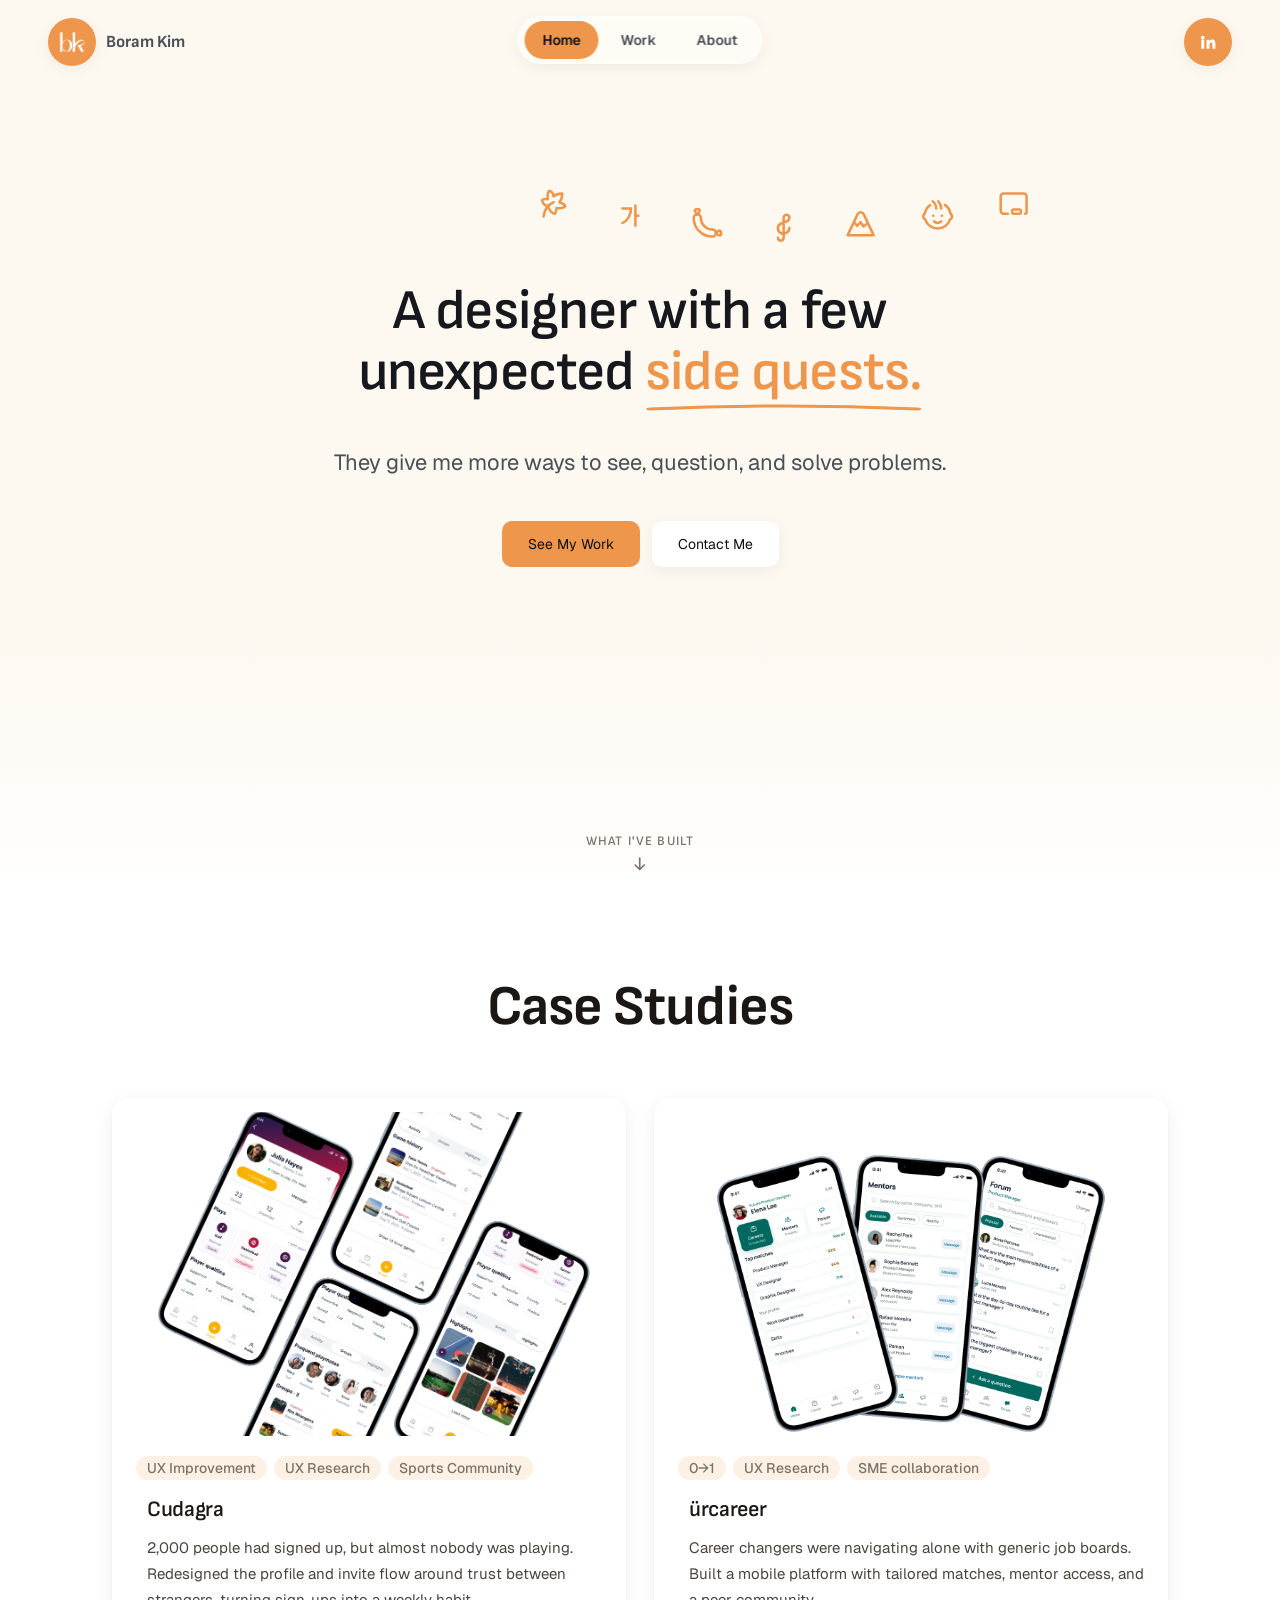
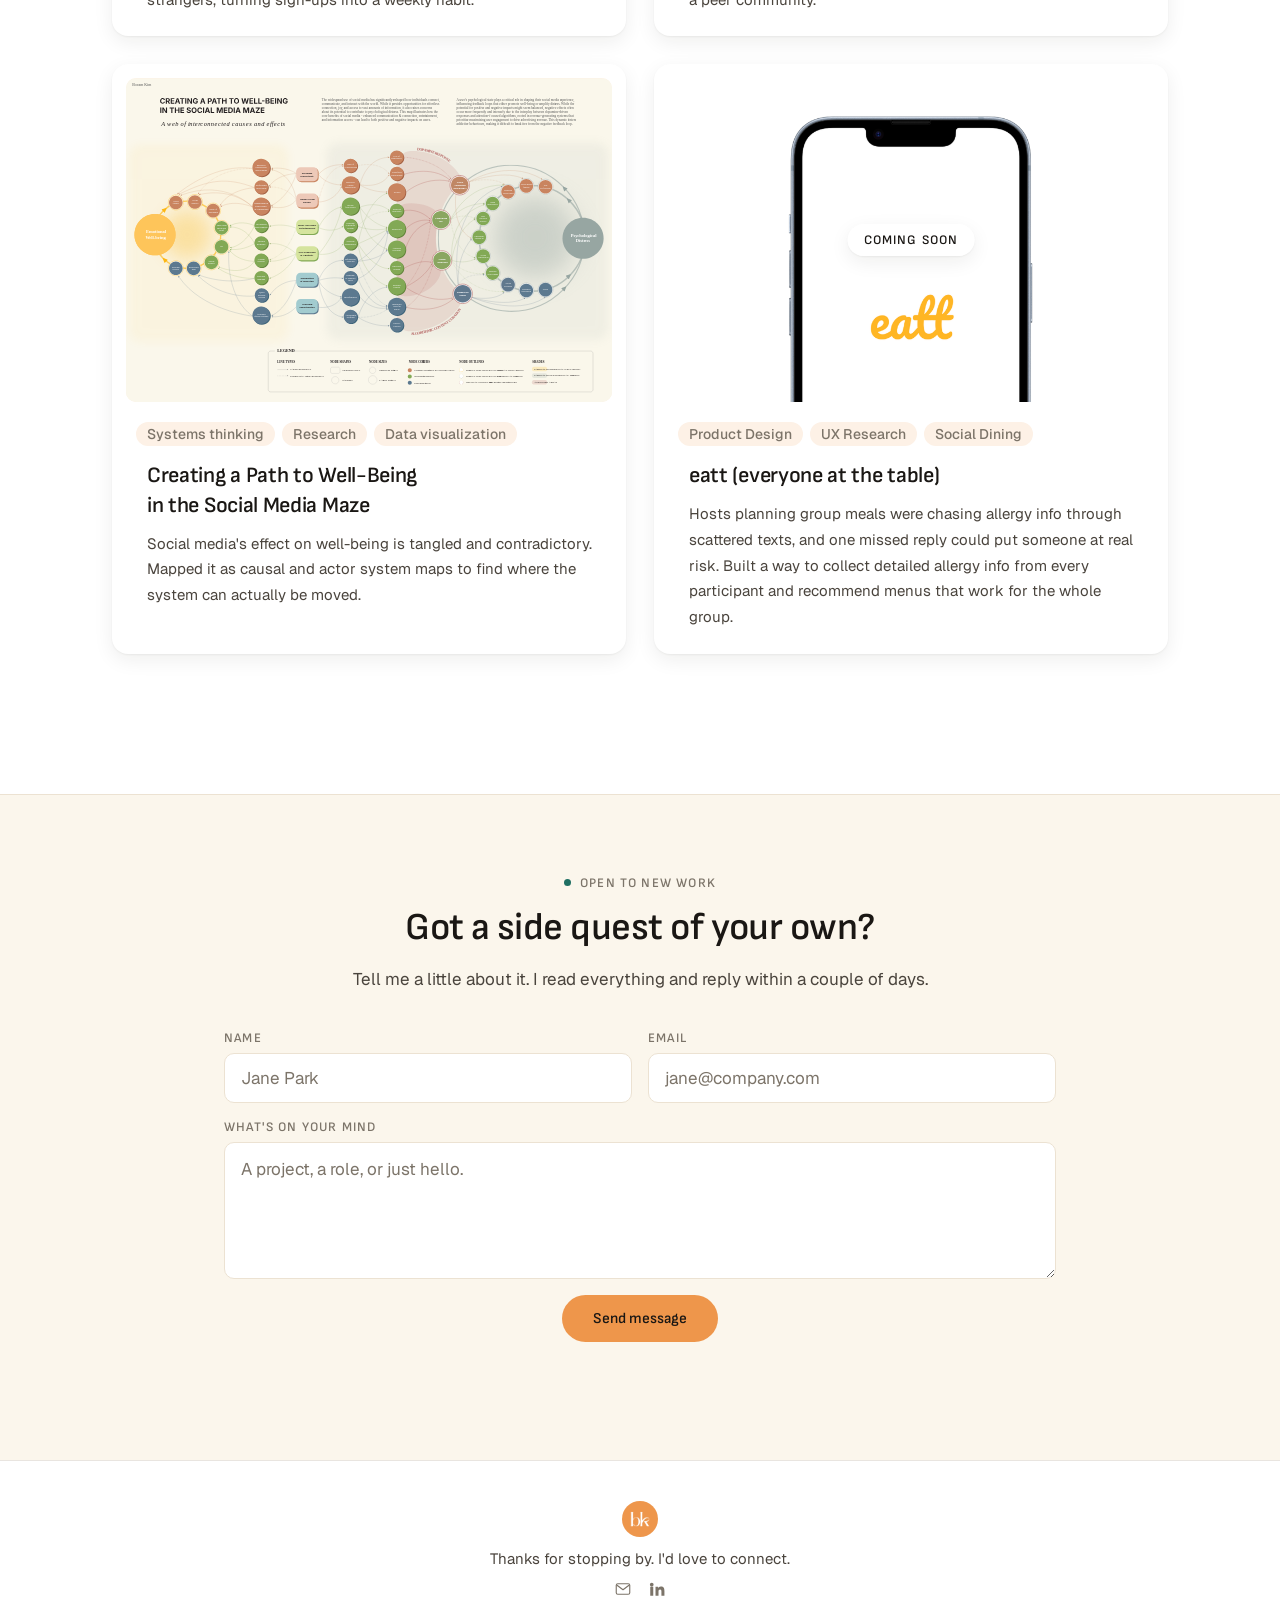
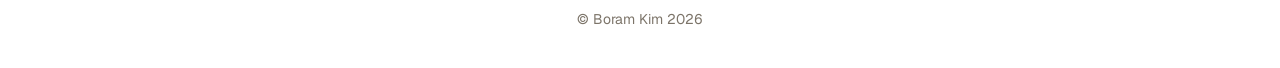
==== index.html @ 51f226e1 "feat: replace remaining hero emoji/PNG icons with inline SVGs, add arch entrance animation Swap the " ====
<!DOCTYPE html>
<html lang="en">
<head>
<meta charset="UTF-8">
<meta name="viewport" content="width=device-width, initial-scale=1.0">
<title>Boram Kim</title>
<link rel="icon" type="image/png" sizes="32x32" href="images/favicon-32x32.png">
<link rel="icon" type="image/png" sizes="16x16" href="images/favicon-16x16.png">
<link rel="icon" href="images/favicon.ico">
<link rel="apple-touch-icon" sizes="180x180" href="images/apple-touch-icon.png">
<link rel="preconnect" href="https://fonts.googleapis.com">
<link rel="preconnect" href="https://fonts.gstatic.com" crossorigin>
<link rel="stylesheet" href="https://fonts.googleapis.com/css2?family=Geist:wght@400;500;600&family=Sofia+Sans:wght@400;500;600;700&display=swap">
<link rel="stylesheet" href="styles.css">
</head>
<body>

<header class="navbar">
  <div class="nav-inner">
    <a class="nav-brand" href="#home">
      <img class="nav-logo" src="images/logo-bk.png" alt="Boram Kim logo">
      <span class="brand-name">Boram Kim</span>
    </a>

    <nav class="nav-pill" aria-label="Main navigation">
      <a href="#home" class="nav-link active">Home</a>
      <a href="#work" class="nav-link">Work</a>
      <a href="about.html" class="nav-link">About</a>
    </nav>

    <div class="nav-actions">
      <a class="btn-linkedin" href="https://www.linkedin.com/in/boramkim/" aria-label="LinkedIn" target="_blank" rel="noopener">
        <svg width="18" height="18" viewBox="0 0 24 24" fill="currentColor" xmlns="http://www.w3.org/2000/svg">
          <path d="M4.98 3.5a2.5 2.5 0 1 1 0 5 2.5 2.5 0 0 1 0-5ZM3 9h4v12H3V9Zm6.5 0h3.8v1.64h.05c.53-1 1.83-2.06 3.77-2.06 4.03 0 4.78 2.65 4.78 6.1V21h-4v-5.4c0-1.29-.02-2.95-1.8-2.95-1.8 0-2.08 1.4-2.08 2.85V21h-4V9Z"/>
        </svg>
      </a>
      <button class="nav-burger" id="navBurger" aria-label="Menu" aria-expanded="false" aria-controls="mobileMenu">
        <span></span><span></span><span></span>
      </button>
    </div>
  </div>

  <nav class="mobile-menu" id="mobileMenu" aria-label="Mobile navigation">
    <a href="#home" class="mobile-link active">Home</a>
    <a href="#work" class="mobile-link">Work</a>
    <a href="about.html" class="mobile-link">About</a>
  </nav>
</header>

<main>
  <section class="hero" id="home">
    <div class="hero-icons hero-icons-top">

      <div class="icon-bubble" style="--top:12%; --left:33%; --duration:5s; --delay:.8s;">
        <button class="bubble-circle" data-tooltip-pos="right" aria-label="Canada"><svg class="bubble-icon-svg" xmlns="http://www.w3.org/2000/svg" width="24" height="24" viewBox="0 0 24 24" fill="none" stroke="currentColor" stroke-width="1.75" stroke-linecap="round" stroke-linejoin="round" aria-hidden="true"><path stroke="none" d="M0 0h24v24H0z" fill="none" /><path d="M5 21c.5 -4.5 2.5 -8 7 -10" /><path d="M13 19c-2.733 0 -4.16 -3.11 -5 -5c-1.892 -.84 -4 -1.826 -4 -4.556c1.014 -.644 2.816 -.649 4 -.444c-.312 -2.071 -.37 -4.414 1 -6c2.364 .369 3 4 3 4c1.463 -1.368 4 -2 6 -2c0 2 -.63 4.538 -2 6q 3.687 .996 4 3c-1.586 1.36 -3.933 1.311 -6 1q .19 1.098 -1 4" /></svg></button>
        <div class="bubble-tooltip">
          <strong>Canada 🇨🇦</strong>
          <p>Landed in Canada 16 years ago and fell in love with it enough to stay permanently.</p>
        </div>
      </div>

      <div class="icon-bubble" style="--top:12%; --left:67%; --duration:4.8s; --delay:.3s;">
        <button class="bubble-circle" data-tooltip-pos="left" aria-label="Korea"><svg class="bubble-icon-svg" xmlns="http://www.w3.org/2000/svg" width="24" height="24" viewBox="0 0 24 24" fill="none" stroke="currentColor" stroke-width="1.75" stroke-linecap="round" stroke-linejoin="round" aria-hidden="true"><path stroke="none" d="M0 0h24v24H0z" fill="none" /><path d="M7 7h6c0 2.5 -1.593 8.474 -6 10" /><path d="M16 5v14l0 -14" /><path d="M16 12h2" /></svg></button>
        <div class="bubble-tooltip">
          <strong>Korea</strong>
          <p>Born and raised in Korea. But I now dream in both Korean and English.</p>
        </div>
      </div>

      <div class="icon-bubble" style="--top:36%; --left:12%; --duration:5.2s; --delay:0s;">
        <button class="bubble-circle" data-tooltip-pos="right" aria-label="Germany"><svg class="bubble-icon-svg" xmlns="http://www.w3.org/2000/svg" width="24" height="24" viewBox="0 0 24 24" fill="none" stroke="currentColor" stroke-width="1.75" stroke-linecap="round" stroke-linejoin="round" aria-hidden="true"><path stroke="none" d="M0 0h24v24H0z" fill="none" /><path d="M5.5 5.5a2.5 2.5 0 0 0 -2.5 2.5c0 7.18 5.82 13 13 13a2.5 2.5 0 1 0 0 -5a8 8 0 0 1 -8 -8a2.5 2.5 0 0 0 -2.5 -2.5" /><path d="M5.195 5.519l-1.243 -1.989a1 1 0 0 1 .848 -1.53h1.392a1 1 0 0 1 .848 1.53l-1.245 1.99" /><path d="M18.482 18.225l1.989 -1.243a1 1 0 0 1 1.53 .848v1.392a1 1 0 0 1 -1.53 .848l-1.991 -1.245" /></svg></button>
        <div class="bubble-tooltip">
          <strong>Germany 🇩🇪</strong>
          <p>Lived in Germany for two years. Came back with a love for fries and mayo.</p>
        </div>
      </div>

    </div>

    <div class="hero-content measure">
      <h1>
        A designer with a few unexpected <span class="highlight">side quests.<svg class="wavy" viewBox="0 0 100 10" preserveAspectRatio="none"><path d="M2,7 Q50,1 98,7" fill="none"/></svg></span>
      </h1>
    </div>

    <div class="hero-icons hero-icons-bottom">

      <div class="icon-bubble" style="--top:36%; --left:88%; --duration:5.4s; --delay:.6s;">
        <button class="bubble-circle" data-tooltip-pos="left" aria-label="Piano"><svg class="bubble-icon-svg" xmlns="http://www.w3.org/2000/svg" width="24" height="24" viewBox="0 0 24 24" fill="none" stroke="currentColor" stroke-width="1.75" stroke-linecap="round" stroke-linejoin="round" aria-hidden="true"><path stroke="none" d="M0 0h24v24H0z" fill="none" /><path d="M16 12a4.16 4.16 0 0 1 -5.62 3.89a3.78 3.78 0 0 1 -2.38 -3.39a3.42 3.42 0 0 1 2.34 -3.38l3.79 -1.42a2.89 2.89 0 0 0 1.87 -2.7a2 2 0 1 0 -4 0v14a2 2 0 1 1 -4 0" /></svg></button>
        <div class="bubble-tooltip">
          <strong>Piano</strong>
          <p>Started at 23, and after 5 years of intense practice, I passed RCM Level 9. My fingers refused to pursue Level 10.</p>
        </div>
      </div>

      <div class="icon-bubble" style="--top:66%; --left:19%; --duration:5.6s; --delay:.9s;">
        <button class="bubble-circle" data-tooltip-pos="right" aria-label="Mt. Fuji"><svg class="bubble-icon-svg" xmlns="http://www.w3.org/2000/svg" width="24" height="24" viewBox="0 0 24 24" fill="none" stroke="currentColor" stroke-width="1.75" stroke-linecap="round" stroke-linejoin="round" aria-hidden="true"><path stroke="none" d="M0 0h24v24H0z" fill="none" /><path d="M3 20h18l-6.921 -14.612a2.3 2.3 0 0 0 -4.158 0l-6.921 14.612" /><path d="M7.5 11l2 2.5l2.5 -2.5l2 3l2.5 -2" /></svg></button>
        <div class="bubble-tooltip">
          <strong>Mt. Fuji</strong>
          <p>Climbed 90% of Mt. Fuji before altitude sickness politely asked me to stop.</p>
        </div>
      </div>

      <div class="icon-bubble" style="--top:66%; --left:81%; --duration:4.4s; --delay:.2s;">
        <button class="bubble-circle" data-tooltip-pos="left" aria-label="Parent"><svg class="bubble-icon-svg" xmlns="http://www.w3.org/2000/svg" width="24" height="24" viewBox="0 0 24 24" fill="none" stroke="currentColor" stroke-width="1.75" stroke-linecap="round" stroke-linejoin="round" aria-hidden="true"><path stroke="none" d="M0 0h24v24H0z" fill="none" /><path d="M17 4.5a9 9 0 0 1 3.864 5.89a2.5 2.5 0 0 1 -.29 4.36a9 9 0 0 1 -17.137 0a2.5 2.5 0 0 1 -.29 -4.36a9 9 0 0 1 3.746 -5.81" /><path d="M9.5 16a3.5 3.5 0 0 0 5 0" /><path d="M8.5 2c1.5 1 2.5 3.5 2.5 5" /><path d="M12.5 2c1.5 2 2 3.5 2 5" /><path d="M9 12l.01 0" /><path d="M15 12l.01 0" /></svg></button>
        <div class="bubble-tooltip">
          <strong>Parent</strong>
          <p>Raising a super cute and super-duper energetic 3-year-old boy.</p>
        </div>
      </div>

      <div class="icon-bubble" style="--top:80%; --left:50%; --duration:5s; --delay:.5s;">
        <button class="bubble-circle" data-tooltip-pos="right" aria-label="Teacher"><svg class="bubble-icon-svg" xmlns="http://www.w3.org/2000/svg" width="24" height="24" viewBox="0 0 24 24" fill="none" stroke="currentColor" stroke-width="1.75" stroke-linecap="round" stroke-linejoin="round" aria-hidden="true"><path stroke="none" d="M0 0h24v24H0z" fill="none" /><path d="M8 19h-3a2 2 0 0 1 -2 -2v-10a2 2 0 0 1 2 -2h14a2 2 0 0 1 2 2v11a1 1 0 0 1 -1 1" /><path d="M11 17a1 1 0 0 1 1 -1h4a1 1 0 0 1 1 1v1a1 1 0 0 1 -1 1h-4a1 1 0 0 1 -1 -1l0 -1" /></svg></button>
        <div class="bubble-tooltip">
          <strong>Teacher</strong>
          <p>Taught 500+ students, only to realize that they were actually the ones teaching me.</p>
        </div>
      </div>

    </div>

    <div class="hero-copy measure">
      <p class="subtitle">They give me more ways<br class="mobile-break"> to see, question, and solve problems.</p>
      <div class="hero-actions">
        <a href="#work" class="btn-primary">See My Work</a>
        <a href="#contact" class="btn-secondary">Contact Me</a>
      </div>
    </div>

    <a class="scroll-cue" href="#work">
      What I've built
      <svg width="16" height="16" viewBox="0 0 16 16" fill="none" aria-hidden="true">
        <path d="M8 2v11M3.5 9L8 13.5 12.5 9"
              stroke="currentColor" stroke-width="1.7"
              stroke-linecap="round" stroke-linejoin="round"/>
      </svg>
    </a>
  </section>

  <section class="work" id="work">
    <div class="work-white">
      <div class="work-head measure-wide">
        <h2>Case Studies</h2>
      </div>

      <div class="grid measure-wide">
        <a class="case" href="cudagra.html">
          <div class="thumb is-contain" style="--thumb-zoom:1.1" aria-hidden="true">
            <img src="images/cudagra-hero.png" alt="">
          </div>
          <div class="case-body">
            <div class="tags"><span class="tag">UX Improvement</span><span class="tag">UX Research</span><span class="tag">Sports Community</span></div>
            <h3>Cudagra</h3>
            <p>2,000 people had signed up, but almost nobody was playing. Redesigned the profile and invite flow around trust between strangers, turning sign-ups into a weekly habit.</p>
          </div>
        </a>

        <a class="case" href="urcareer.html">
          <div class="thumb is-contain" style="--thumb-zoom:0.88" aria-hidden="true">
            <img src="images/urcareer-hero.png" alt="">
          </div>
          <div class="case-body">
            <div class="tags"><span class="tag">0→1</span><span class="tag">UX Research</span><span class="tag">SME collaboration</span></div>
            <h3>ürcareer</h3>
            <p>Career changers were navigating alone with generic job boards. Built a mobile platform with tailored matches, mentor access, and a peer community.</p>
          </div>
        </a>

        <a class="case" href="system-mapping.html">
          <div class="thumb" aria-hidden="true">
            <img src="images/map-causal.svg" alt="">
          </div>
          <div class="case-body">
            <div class="tags"><span class="tag">Systems thinking</span><span class="tag">Research</span><span class="tag">Data visualization</span></div>
            <h3>Creating a Path to Well-Being<br>in the Social Media Maze</h3>
            <p>Social media's effect on well-being is tangled and contradictory. Mapped it as causal and actor system maps to find where the system can actually be moved.</p>
          </div>
        </a>

        <div class="case is-soon">
          <div class="thumb is-contain" aria-hidden="true">
            <img src="images/eatt-hero.png" alt="">
            <span class="thumb-badge">Coming soon</span>
          </div>
          <div class="case-body">
            <div class="tags"><span class="tag">Product Design</span><span class="tag">UX Research</span><span class="tag">Social Dining</span></div>
            <h3>eatt (everyone at the table)</h3>
            <p>Hosts planning group meals were chasing allergy info through scattered texts, and one missed reply could put someone at real risk. Built a way to collect detailed allergy info from every participant and recommend menus that work for the whole group.</p>
          </div>
        </div>
      </div>
    </div>

    <div class="contact" id="contact">
      <div class="contact-head">
        <span class="contact-status"><span class="contact-dot"></span>Open to new work</span>
        <h2>Got a side quest of your own?</h2>
        <p>Tell me a little about it. I read everything and reply within a couple of days.</p>
      </div>

      <form class="contact-form" id="contactForm" action="https://api.web3forms.com/submit" method="POST">
        <input type="hidden" name="access_key" value="5f5751f2-6e60-4d04-9f47-46105db2cbf5">
        <input type="checkbox" name="botcheck" class="contact-honeypot" tabindex="-1" autocomplete="off">
        <label class="field">
          <span>Name</span>
          <input type="text" name="name" placeholder="Jane Park" required>
        </label>
        <label class="field">
          <span>Email</span>
          <input type="email" name="email" placeholder="jane@company.com" required>
        </label>
        <label class="field field-full">
          <span>What's on your mind</span>
          <textarea rows="4" name="message" placeholder="A project, a role, or just hello." required></textarea>
        </label>
        <div class="field-full contact-submit-row">
          <button type="submit" class="contact-submit">Send message</button>
          <p class="contact-form-message" id="contactFormMessage" role="status" aria-live="polite"></p>
        </div>
      </form>
    </div>
  </section>
</main>

<footer class="site-footer">
  <img class="footer-mark" src="images/logo-bk.png" alt="Boram Kim logo">
  <p class="footer-tagline">Thanks for stopping by. I'd love to connect.</p>

  <div class="footer-links">
    <a href="mailto:boram.g.kim@gmail.com" aria-label="Email">
      <svg width="18" height="18" viewBox="0 0 24 24" fill="none" xmlns="http://www.w3.org/2000/svg">
        <rect x="3" y="5" width="18" height="14" rx="2" stroke="currentColor" stroke-width="1.5"/>
        <path d="m4 7 8 6 8-6" stroke="currentColor" stroke-width="1.5" stroke-linecap="round" stroke-linejoin="round"/>
      </svg>
    </a>
    <a href="https://www.linkedin.com/in/boramkim/" aria-label="LinkedIn" target="_blank" rel="noopener">
      <svg width="18" height="18" viewBox="0 0 24 24" fill="currentColor" xmlns="http://www.w3.org/2000/svg">
        <path d="M4.98 3.5a2.5 2.5 0 1 1 0 5 2.5 2.5 0 0 1 0-5ZM3 9h4v12H3V9Zm6.5 0h3.8v1.64h.05c.53-1 1.83-2.06 3.77-2.06 4.03 0 4.78 2.65 4.78 6.1V21h-4v-5.4c0-1.29-.02-2.95-1.8-2.95-1.8 0-2.08 1.4-2.08 2.85V21h-4V9Z"/>
      </svg>
    </a>
  </div>

  <p class="footer-copyright">&copy; Boram Kim <span id="footerYear"></span></p>
</footer>

<script src="script.js"></script>
</body>
</html>
---- styles.css ----
:root {
  /* Landing/about exception palette — design-system.md §9.2 */
  --bg: #fdf8f0;
  --ink: #16181d;
  --gray: #6b7280;
  --gray-dark: #4b4f58;
  --yellow: #ee964b;
  --black: #111214;
  --white: #ffffff;
  --nav-h: 48px;

  /* Typography — design-system.md §3 (applies site-wide, no exception) */
  --font-display: "Sofia Sans", "Helvetica Neue", Arial, sans-serif;
  --font-accent: "Sofia Sans", "Helvetica Neue", Arial, sans-serif;
  --font-body: "Geist", -apple-system, "Segoe UI", sans-serif;

  --text-display: clamp(2.75rem, 1.5rem + 5.2vw, 5rem);
  --text-h1: clamp(2.25rem, 1.5rem + 3.0vw, 3.5rem);
  --text-h2: clamp(1.75rem, 1.35rem + 1.7vw, 2.375rem);
  --text-h3: clamp(1.375rem, 1.18rem + 0.8vw, 1.6875rem);
  --text-h4: 1.0625rem;
  --text-lead: clamp(1.125rem, 1.05rem + 0.4vw, 1.375rem);
  --text-body: 1.0625rem;
  --text-body-sm: 0.9375rem;
  --text-caption: 0.875rem;
  --text-eyebrow: 0.8125rem;
  --text-micro: 0.6875rem; /* interview-insight card labels */
  --text-metric: clamp(2.5rem, 1.8rem + 3.0vw, 3.75rem);
  --text-num-lg: clamp(1.75rem, 1.4rem + 1.2vw, 2.25rem); /* case-study row numbering */

  --leading-display: 1.0;
  --leading-tight: 1.10;
  --leading-snug: 1.35;
  --leading-relaxed: 1.5;
  --leading-body: 1.72;

  --tracking-display: -0.022em;
  --tracking-tight: -0.014em;
  --tracking-normal: 0em;
  --tracking-accent: 0.09em;

  /* Layout — design-system.md §4 (applies site-wide, no exception) */
  --measure: 52rem;
  --measure-wide: 72rem; /* docs/landing-structure-update.md §0b — card grids only */
  --page-gutter: clamp(1.25rem, 5vw, 3rem);
  --rail-width: 8rem; /* design-system.md §4.1 — case-study side nav rail */
  --rail-gap: 2.5rem;

  /* Elevation — docs/landing-structure-update.md §0a */
  --shadow-card: 0 1px 2px rgb(26 23 20 / .05),
                 0 6px 20px rgb(26 23 20 / .07);
  --shadow-card-hover: 0 2px 4px rgb(26 23 20 / .06),
                       0 14px 32px rgb(26 23 20 / .11);

  /* design-system.md §9.2 names, aliased to the tokens above (no value change) */
  --landing-bg: var(--bg);
  --landing-ink: var(--ink);
  --landing-gray: var(--gray);
  --landing-gray-dark: var(--gray-dark);
  --landing-accent: var(--yellow);
  --landing-black: var(--black);
  --landing-white: var(--white);

  /* Color — design-system.md §2.1 (applies site-wide, no exception) */
  --color-paper: #ffffff;
  --color-paper-sunken: #faf8f6;
  --color-line: #e9e5e0;
  --color-line-strong: #d5cfc7;
  --color-ink: #1a1714;
  --color-ink-secondary: #4a443d;
  --color-ink-muted: #7c7469;
  --color-brand: #ee964b;
  --color-brand-ink: #b25a14;
  --color-brand-soft: #fdf1e6;
  --color-teal: #1f6f63;
  --color-teal-soft: #e7f1ef;
  --color-focus: #b25a14;
}

.measure {
  width: 100%;
  max-width: var(--measure);
  margin-inline: auto;
  padding-inline: var(--page-gutter);
}

.measure-wide {
  width: 100%;
  max-width: var(--measure-wide);
  margin-inline: auto;
  padding-inline: var(--page-gutter);
}

* { box-sizing: border-box; }

html { scroll-behavior: smooth; }

html, body {
  margin: 0;
  padding: 0;
  background: var(--bg);
  color: var(--ink);
  font-family: var(--font-body), "Apple Color Emoji", "Segoe UI Emoji", "Noto Color Emoji", sans-serif;
}

/* About page only — the top (.about-hero-wrap) carries its own cream-to-
   white gradient, so the body base just needs to be the white it fades
   into for the sections below. */
body.about-page {
  background: var(--color-paper);
}

/* Matches where "Case Studies" lands when Work is clicked from the landing
   page (.work-white's own top padding), so the two pages' headings sit at
   the same height. */
body.about-page .page-intro {
  padding-top: 7.75rem;
}

a { text-decoration: none; color: inherit; }
button { font: inherit; border: none; background: none; cursor: pointer; }

h1, h2, h3, h4 {
  font-family: var(--font-display);
  font-weight: 600;
  text-wrap: balance;
  margin: 0;
}

/* ---------- Navbar ---------- */

.navbar {
  position: absolute;
  inset-inline: 0;
  top: 0;
  z-index: 6;
  padding: 18px var(--page-gutter);
}

.nav-inner {
  /* spans the full navbar (inset only by its page-gutter padding) so the
     logo and icon sit toward the viewport edges instead of --measure's
     narrower reading width */
  width: 100%;
  display: grid;
  grid-template-columns: 1fr auto 1fr;
  align-items: center;
  gap: 16px;
}

/* explicit column placement: .nav-pill is position:fixed and out of grid
   flow, so auto-placement would otherwise slide .nav-actions into the
   middle column instead of the right one */
.nav-brand { grid-column: 1; justify-self: start; }
.nav-actions { grid-column: 3; justify-self: end; }

.nav-brand {
  display: flex;
  align-items: center;
  gap: 10px;
  flex-shrink: 0;
}

.nav-logo {
  width: var(--nav-h);
  height: var(--nav-h);
  border-radius: 50%;
  box-shadow: 0 4px 16px rgba(17, 18, 20, 0.06);
  object-fit: cover;
  flex-shrink: 0;
}

.brand-name {
  font-family: var(--font-display);
  font-weight: 700;
  font-size: 17px;
  color: var(--gray-dark);
}

.nav-pill {
  position: fixed;
  top: 16px;
  left: 50%;
  transform: translateX(-50%);
  z-index: 50;
  display: flex;
  align-items: center;
  gap: 4px;
  height: var(--nav-h);
  background: rgba(255, 255, 255, 0.55);
  backdrop-filter: blur(14px) saturate(180%);
  -webkit-backdrop-filter: blur(14px) saturate(180%);
  border: 1px solid rgba(255, 255, 255, 0.6);
  border-radius: 999px;
  padding: 4px 6px;
  box-shadow: 0 4px 16px rgba(17, 18, 20, 0.06);
}

.nav-link {
  height: 100%;
  display: flex;
  align-items: center;
  padding: 0 18px;
  border-radius: 999px;
  font-weight: 600;
  font-size: 14px;
  color: #4b4f58;
  transition: background 0.2s, color 0.2s;
  white-space: nowrap;
}

.nav-link:hover { color: var(--ink); }

.nav-link.active {
  background: var(--yellow);
  color: var(--black);
}

.nav-actions {
  display: flex;
  align-items: center;
  gap: 8px;
  flex-shrink: 0;
}

.btn-linkedin {
  display: flex;
  align-items: center;
  justify-content: center;
  width: var(--nav-h);
  height: var(--nav-h);
  background: var(--yellow);
  color: var(--white);
  border-radius: 50%;
  box-shadow: 0 4px 16px rgba(17, 18, 20, 0.06);
  transition: transform 0.15s ease;
}

.btn-linkedin:hover { transform: translateY(-2px); }

.nav-burger {
  display: none;
  flex-direction: column;
  align-items: center;
  justify-content: center;
  gap: 5px;
  width: var(--nav-h);
  height: var(--nav-h);
  background: var(--white);
  border-radius: 12px;
  box-shadow: 0 4px 16px rgba(17, 18, 20, 0.06);
}

.nav-burger span {
  width: 20px;
  height: 2px;
  background: var(--black);
  border-radius: 2px;
  transition: transform 0.2s ease, opacity 0.2s ease;
}

.nav-burger.open span:nth-child(1) { transform: translateY(7px) rotate(45deg); }
.nav-burger.open span:nth-child(2) { opacity: 0; }
.nav-burger.open span:nth-child(3) { transform: translateY(-7px) rotate(-45deg); }

.mobile-menu {
  display: none;
  flex-direction: column;
  width: 200px;
  padding: 0 8px;
  max-height: 0;
  overflow: hidden;
  background: var(--white);
  border-radius: 16px;
  box-shadow: 0 4px 16px rgba(17, 18, 20, 0.06);
  box-sizing: border-box;
  transition: max-height 0.25s ease, padding 0.25s ease;
}

/* Padding only applies once open — at max-height:0 it left a persistent
   sliver visible even "closed", since Chrome doesn't collapse padding
   along with a max-height clamp the way it does ordinary content. */
.mobile-menu.open { padding: 4px 8px; }

.mobile-menu.open {
  max-height: 240px;
}

.mobile-link {
  position: relative;
  padding: 14px 6px;
  font-weight: 600;
  font-size: 15px;
  color: var(--ink);
}

/* Inset from the link's own padding edges (shorter than full-bleed) and
   skipped on the last item — no divider needed below "About". */
.mobile-link:not(:last-child)::after {
  content: "";
  position: absolute;
  left: 6px;
  right: 6px;
  bottom: 0;
  border-bottom: 1px solid rgba(17, 18, 20, 0.05);
}

.mobile-link.active { color: var(--black); font-weight: 700; }

/* ---------- Hero ---------- */

.hero {
  position: relative;
  min-height: 100svh;
  display: grid;
  place-items: center;
  align-content: center; /* without this, the two auto rows stretch to fill
    the hero and each child centers inside its own oversized row instead of
    the headline+copy centering together as one compact block */
  padding: 6.5rem 0 5.75rem; /* top clears the header, bottom clears the scroll cue */
  overflow: hidden;
  color: var(--landing-ink);

  background: linear-gradient(
    to bottom,
    var(--landing-bg) 0%,
    var(--landing-bg) 72%,
    var(--color-paper) 100%
  );
}

.hero-content {
  position: relative;
  z-index: 5;
  /* text column stays exactly --measure wide, as before — the page-gutter
     padding here is only a narrow-viewport safety margin, not a width cut */
  max-width: calc(var(--measure) + 2 * var(--page-gutter));
  margin-inline: auto;
  padding-inline: var(--page-gutter);
  text-align: center;
}

.hero h1 {
  /* --text-display is documented as hero-only at 44→80px (design-system.md §3.2);
     using --text-h1 (36→56px) instead — still an existing design-system token,
     just the next size down, no new value introduced */
  font-size: var(--text-h1);
  line-height: var(--leading-tight);
  letter-spacing: var(--tracking-tight);
}

/* ---------- Generic page intro (non-hero pages, e.g. about.html) ---------- */
/* Top padding matches .hero's so content clears the absolutely-positioned navbar. */

.page-intro {
  padding: 6.5rem 0 4rem;
  text-align: center;
}

.page-intro h1 {
  font-size: var(--text-h1);
  line-height: var(--leading-tight);
  letter-spacing: var(--tracking-tight);
}

/* ---------- About page: hero gradient (mirrors .hero's cream-to-white fade) ---------- */

.about-hero-wrap {
  background: linear-gradient(
    to bottom,
    color-mix(in srgb, var(--bg) 55%, white) 0%,
    color-mix(in srgb, var(--bg) 55%, white) 65%,
    var(--color-paper) 100%
  );
}

/* ---------- About page: photo stack + intro (side by side) ---------- */

.about-top {
  display: grid;
  grid-template-columns: minmax(0, 4fr) minmax(0, 6fr);
  align-items: center;
  gap: clamp(2rem, 5vw, 4rem);
  padding-block: 0.5rem 3rem;
}

.photo-stack {
  display: flex;
  flex-direction: column;
  align-items: center;
  width: 100%;
  max-width: 19rem;
  margin-inline: auto;
}

.photo-stack-item {
  position: relative;
  width: 92%;
  aspect-ratio: 4 / 3;
  padding: 0;
  border: 4px solid var(--color-paper);
  border-radius: 0.875rem;
  overflow: hidden;
  background: var(--color-brand-soft);
  box-shadow: var(--shadow-card);
  color: var(--color-ink-muted);
  display: grid;
  place-items: center;
  rotate: var(--rot);
  translate: var(--shift, 0) 0;
  cursor: pointer;
  margin-top: -2.75rem;
  transition: rotate 220ms cubic-bezier(.22,.61,.36,1),
              translate 220ms cubic-bezier(.22,.61,.36,1),
              scale 220ms cubic-bezier(.22,.61,.36,1),
              box-shadow 220ms ease;
}

.photo-stack-item:first-child { margin-top: 0; }

.photo-stack-item img {
  width: 100%;
  height: 100%;
  object-fit: cover;
  display: block;
}

.photo-stack-item.is-front {
  rotate: 0deg;
  scale: 1.06;
  translate: 0 -0.625rem;
  box-shadow: var(--shadow-card-hover);
}

/* ---------- About page: intro card ---------- */

.intro-card {
  background: var(--color-paper);
  border: 1px solid var(--color-line);
  border-radius: 1.5rem;
  padding: clamp(1.75rem, 4vw, 3rem);
  box-shadow: var(--shadow-card);
}

.intro-card-dot {
  display: block;
  width: 2.25rem;
  height: 4px;
  border-radius: 999px;
  background: var(--yellow);
  margin-bottom: 1.25rem;
}

.intro-card h2 {
  font-size: var(--text-h2);
  line-height: var(--leading-tight);
  letter-spacing: var(--tracking-tight);
  color: var(--color-ink);
  margin-bottom: 1.125rem;
}

.intro-card p {
  font-size: var(--text-body);
  line-height: var(--leading-body);
  color: var(--color-ink-secondary);
  margin: 0 0 1rem;
}

.intro-card p:last-child { margin-bottom: 0; }

/* ---------- About page: education + career ---------- */

.education-wrap { padding-block: 1rem 3rem; }
.timeline-wrap { padding-block: 1rem 4rem; }

.section-head { margin-bottom: clamp(1.5rem, 4vw, 2.25rem); }

.section-head h2 {
  font-size: var(--text-h2);
  line-height: var(--leading-tight);
  letter-spacing: var(--tracking-tight);
  color: var(--color-ink);
}

.education-grid {
  list-style: none;
  margin: 0;
  padding: 0;
  display: grid;
  grid-template-columns: repeat(3, 1fr);
  gap: 1.25rem;
}

.education-item {
  background: var(--color-paper);
  border: 1px solid var(--color-line);
  border-radius: 1.25rem;
  padding: clamp(1.5rem, 3vw, 2rem);
  box-shadow: var(--shadow-card);
  display: flex;
  flex-direction: column;
  gap: 0.625rem;
}

.education-item h3 {
  font-size: var(--text-h4);
  font-weight: 600;
  color: var(--color-ink);
}

.education-major {
  margin: 0;
  font-size: var(--text-body-sm);
  color: var(--color-ink-secondary);
}

.education-location {
  margin: 0;
  font-size: var(--text-body-sm);
  color: var(--color-ink-muted);
}

.timeline {
  list-style: none;
  margin: 0;
  padding: 0;
}

.timeline-item {
  display: grid;
  /* fixed first-column width, not minmax() — each <li> is its own grid
     container, so a content-sized track resolves to a different width per
     row (short "2026" vs. "May – Aug 2022"), throwing the dot/rail out of
     alignment between rows and making the connecting line look broken */
  grid-template-columns: 6.5rem 2rem 1fr;
  padding-block: clamp(1.75rem, 3.5vw, 2.5rem);
}

.timeline-item:first-child { padding-top: 0; }
.timeline-item:last-child { padding-bottom: 0; }

.timeline-date-col { padding-top: 0.1875rem; }

.timeline-date {
  font-size: var(--text-body-sm);
  font-weight: 500;
  color: var(--color-brand-ink);
}

.timeline-rail {
  position: relative;
  display: flex;
  justify-content: center;
}

.timeline-rail::before {
  content: "";
  position: absolute;
  left: 50%;
  top: 0;
  bottom: 0;
  width: 2px;
  translate: -50% 0;
  background: var(--color-line);
}

.timeline-item:first-child .timeline-rail::before { top: 0.5625rem; }
.timeline-item:last-child .timeline-rail::before { bottom: calc(100% - 0.5625rem); }

.timeline-dot {
  position: relative;
  z-index: 1;
  margin-top: 0.1875rem;
  width: 0.6875rem;
  height: 0.6875rem;
  border-radius: 50%;
  background: var(--color-paper);
  border: 2px solid var(--color-line-strong);
  transition: background 240ms ease, border-color 240ms ease, box-shadow 240ms ease;
}

.timeline-body h3 {
  margin: 0 0 0.25rem;
  font-size: var(--text-h4);
  font-weight: 600;
  color: var(--color-ink-muted);
  transition: color 240ms ease;
}

.timeline-org {
  margin: 0 0 0.5rem;
  font-size: var(--text-body-sm);
  color: var(--color-ink-muted);
}

.timeline-body p:last-child {
  margin: 0;
  font-size: var(--text-body-sm);
  line-height: var(--leading-body);
  color: var(--color-ink-muted);
  transition: color 240ms ease;
}

.timeline-item.is-active .timeline-dot {
  background: var(--color-brand);
  border-color: var(--color-brand);
  box-shadow: 0 0 0 4px var(--color-brand-soft);
}

.timeline-item.is-active .timeline-body h3 { color: var(--color-ink); }

.timeline-item.is-active .timeline-org,
.timeline-item.is-active .timeline-body p:last-child {
  color: var(--color-ink-secondary);
}

.hero-copy {
  position: relative;
  z-index: 5;
  max-width: calc(var(--measure) + 2 * var(--page-gutter));
  margin-inline: auto;
  padding-inline: var(--page-gutter);
  text-align: center;
  margin-block: 44px 64px;
}

.highlight {
  position: relative;
  display: inline-block;
  color: var(--yellow);
}

.highlight .wavy {
  position: absolute;
  left: 0;
  bottom: -8px;
  width: 100%;
  height: 10px;
}

.highlight .wavy path {
  stroke: var(--yellow);
  stroke-width: 3;
  stroke-linecap: round;
}

.subtitle {
  color: var(--gray-dark);
  font-weight: 400;
  font-size: var(--text-lead);
  line-height: var(--leading-snug);
  margin: 0 0 44px;
}

.mobile-break { display: none; }

.hero-actions {
  display: flex;
  align-items: center;
  justify-content: center;
  gap: 12px;
  flex-wrap: wrap;
}

.btn-primary, .btn-secondary {
  padding: 14px 26px;
  border-radius: 10px;
  font-weight: 400;
  font-size: 14px;
  transition: transform 0.15s ease, box-shadow 0.15s ease;
}

.btn-primary {
  background: var(--yellow);
  color: var(--black);
}

.btn-secondary {
  background: var(--white);
  color: var(--black);
  box-shadow: 0 4px 16px rgba(17, 18, 20, 0.06);
}

.btn-primary:hover, .btn-secondary:hover {
  transform: translateY(-2px);
  box-shadow: 0 8px 20px rgba(17, 18, 20, 0.1);
}

/* ---------- Scroll cue ---------- */

.scroll-cue {
  position: absolute;
  bottom: 1.75rem;
  left: 50%;
  translate: -50% 0;
  z-index: 2;
  display: flex;
  flex-direction: column;
  align-items: center;
  gap: 0.4375rem;

  font-family: var(--font-accent);
  font-size: var(--text-eyebrow);
  font-weight: 600;
  letter-spacing: var(--tracking-accent);
  text-transform: uppercase;
  color: var(--color-ink-muted);
  text-decoration: none;
}

.scroll-cue svg { animation: nudge 2.2s ease-in-out infinite; }

@keyframes nudge {
  0%, 100% { transform: translateY(0);        opacity: .4; }
  50%      { transform: translateY(.375rem);  opacity: 1; }
}

/* ---------- Floating icon bubbles ---------- */

.hero-icons {
  position: absolute;
  /* matches .hero's own padding, so top:%/bottom:% on bubbles clears the
     header/scroll-cue instead of measuring against the full hero box */
  top: 6.5rem;
  right: 0;
  bottom: 5.75rem;
  left: 0;
}

.icon-bubble {
  position: absolute;
  top: var(--top);
  left: var(--left);
  transform: translate(-50%, -50%);
  animation: float var(--duration, 5s) ease-in-out infinite;
  animation-delay: var(--delay, 0s);
  z-index: 3;
}

.icon-bubble.active {
  animation-play-state: paused;
  z-index: 11;
}

/* Hero icon-bubble entrance: burst out from the "side quests." anchor point
   and settle into a computed arch (script.js). Once JS takes over placement
   for a bubble it gets this class instead of the ambient float loop above. */
.icon-bubble.is-positioned {
  animation: none;
  transition: left 0.5s ease-out,
              top 0.5s ease-out,
              opacity 0.5s ease-out,
              transform 0.5s ease-out;
  transition-delay: var(--arch-delay, 0s);
}

@keyframes float {
  0%, 100% { transform: translate(-50%, -50%) translateY(0); }
  50% { transform: translate(-50%, -50%) translateY(-14px); }
}

.bubble-circle {
  width: clamp(3.25rem, 5.1vw, 4.6875rem);   /* docs/landing-structure-update.md §2 size */
  height: clamp(3.25rem, 5.1vw, 4.6875rem);
  border-radius: 50%;
  background: transparent;
  box-shadow: none;
  display: flex;
  align-items: center;
  justify-content: center;
  font-size: clamp(2.125rem, 3.4vw, 3.125rem);   /* 34 → 50px, docs/landing-structure-update.md §2 */
  font-family: "Apple Color Emoji", "Segoe UI Emoji", "Noto Color Emoji", sans-serif;
  transition: transform 0.2s ease, filter 0.2s ease;
}

.bubble-circle:hover {
  transform: scale(1.1);
  filter: drop-shadow(0 8px 12px rgba(17, 18, 20, 0.18));
}

.bubble-icon-img {
  /* Color emoji glyphs (piano, etc.) render with much more visual ink than
     their nominal font-size box, so this is sized up from .bubble-circle's
     font-size to read as the same size on screen. */
  height: clamp(2.3rem, 3.68vw, 3.4rem);
  width: auto;
  display: block;
}

.bubble-icon-svg {
  height: clamp(1.75rem, 2.7vw, 2.5rem);
  width: auto;
  display: block;
  color: var(--landing-accent);
}

.icon-bubble.active .bubble-circle {
  transform: scale(1.1);
  filter: drop-shadow(0 8px 12px rgba(17, 18, 20, 0.18));
}

/* Speech-bubble tooltip */

.bubble-tooltip {
  position: absolute;
  top: 50%;
  min-width: 210px;
  max-width: 250px;
  background: var(--white);
  color: var(--ink);
  padding: 12px 14px;
  border-radius: 14px;
  font-size: 13px;
  line-height: 1.5;
  text-align: left;
  opacity: 0;
  pointer-events: none;
  transform: translateY(-50%) scale(0.9);
  transition: opacity 0.18s ease, transform 0.18s ease;
  box-shadow: 0 12px 30px rgba(17, 18, 20, 0.14);
  z-index: 10;
}

.bubble-tooltip strong {
  display: block;
  font-size: 13px;
  margin-bottom: 3px;
  color: var(--ink);
}

.bubble-tooltip p { margin: 0; color: var(--gray); }

.icon-bubble.active .bubble-tooltip {
  opacity: 1;
  pointer-events: auto;
  transform: translateY(-50%) scale(1);
}

.bubble-circle[data-tooltip-pos="right"] ~ .bubble-tooltip {
  left: calc(100% + 16px);
}
.bubble-circle[data-tooltip-pos="left"] ~ .bubble-tooltip {
  right: calc(100% + 16px);
  left: auto;
}
.bubble-circle[data-tooltip-pos="bottom"] ~ .bubble-tooltip {
  top: calc(100% + 14px);
  left: 50%;
  transform: translateX(-50%) scale(0.9);
}
.icon-bubble.active .bubble-circle[data-tooltip-pos="bottom"] ~ .bubble-tooltip {
  transform: translateX(-50%) scale(1);
}

/* Speech-bubble arrow */
.bubble-tooltip::after {
  content: "";
  position: absolute;
  width: 10px;
  height: 10px;
  background: var(--white);
}

.bubble-circle[data-tooltip-pos="right"] ~ .bubble-tooltip::after {
  left: -4px;
  top: 50%;
  transform: translateY(-50%) rotate(45deg);
}
.bubble-circle[data-tooltip-pos="left"] ~ .bubble-tooltip::after {
  right: -4px;
  top: 50%;
  transform: translateY(-50%) rotate(45deg);
}
.bubble-circle[data-tooltip-pos="bottom"] ~ .bubble-tooltip::after {
  top: -4px;
  left: 50%;
  transform: translateX(-50%) rotate(45deg);
}

/* ---------- Work (Case Studies + Contact) ---------- */

.work {
  --w-panel: #ffffff;
  --w-border: #ece2d2;
  --w-ink: #1a1714;
  --w-body: #4a443d;
  --w-muted: #7c7469;
  --w-accent: #b25a14;
  --w-orange: #ee964b;
  --w-orange-hover: #e5842f;
  --w-green: #1f6f63;
  --w-red: #b3432f;
  --w-sub-bg: #fbf6ec;

  color: var(--w-body);
  scroll-margin-top: 24px;
}

.work h2, .work h3 {
  color: var(--w-ink);
}

.work-white {
  background: var(--color-paper);
  padding: clamp(3rem, 6vw, 5rem) 0 clamp(5rem, 12vw, 8.75rem);
}

.work-head {
  text-align: center;
  margin-bottom: clamp(2.5rem, 5vw, 3.75rem);
}

.work-head h1,
.work-head h2 {
  margin: 0;
  font-family: var(--font-display);
  font-weight: 700;
  font-size: var(--text-h1);          /* not --text-h2 — outweighs the scroll cue above it */
  line-height: var(--leading-tight);
  letter-spacing: var(--tracking-tight);
  color: var(--color-ink);
}

.grid {
  display: grid;
  grid-template-columns: repeat(2, 1fr);
  gap: 1.75rem;
}

.case {
  display: block;
  background: var(--color-paper);
  border-radius: 1rem;
  padding: 0.875rem 0.875rem 1.5rem;
  box-shadow: var(--shadow-card);
  text-decoration: none;
  color: inherit;
  transition: box-shadow 180ms cubic-bezier(.22,.61,.36,1),
              transform  180ms cubic-bezier(.22,.61,.36,1);
}

.case:hover {
  box-shadow: var(--shadow-card-hover);
  transform: translateY(-3px);
}

/* Not a link — just previews an upcoming case study. */
.case.is-soon { cursor: default; }
.case.is-soon:hover { box-shadow: var(--shadow-card); transform: none; }

.thumb-badge {
  position: absolute;
  top: 50%;
  left: 50%;
  translate: -50% -50%;
  font-family: var(--font-accent);
  font-weight: 600;
  font-size: var(--text-eyebrow);
  letter-spacing: var(--tracking-accent);
  text-transform: uppercase;
  color: var(--color-ink);
  background: color-mix(in srgb, var(--color-paper) 85%, transparent);
  padding: 0.5rem 1rem;
  border-radius: 999px;
  box-shadow: var(--shadow-card);
  white-space: nowrap;
}

.thumb {
  position: relative;
  aspect-ratio: 3 / 2;
  border-radius: 0.625rem;
  background: var(--color-brand-soft);
  margin-bottom: 1.25rem;
  display: grid;
  place-items: center;
  overflow: hidden;
}

.thumb img {
  width: 100%;
  height: 100%;
  object-fit: cover;
  object-position: center top;
}

/* Full-bleed screenshot thumbs (e.g. hero-image reuse) crop badly at 3:2 —
   show the whole image centered instead of covering and cutting off the
   edges. Plain paper bg, not the shared brand-soft one: two case cards
   sitting side by side on the same orange tint read as near-duplicates. */
.thumb.is-contain {
  background: var(--color-paper);
}

.thumb.is-contain img {
  object-fit: contain;
  object-position: center;
  transform: scale(var(--thumb-zoom, 1));
}

.case-body { padding-inline: 0.625rem; }

.tags { display: flex; gap: 0.4375rem; flex-wrap: wrap; margin-bottom: 0.9375rem; }

.tag {
  padding: 0.3125rem 0.6875rem;
  border-radius: 999px;
  background: var(--color-brand-soft);
  font-family: var(--font-body);
  font-size: var(--text-caption);
  font-weight: 500;
  color: var(--color-ink-muted);
  line-height: 1;
}

.case h3 {
  margin: 0 0 0.625rem;
  padding-left: 0.6875rem;
  font-family: var(--font-display);
  font-weight: 600;
  font-size: var(--text-lead);
  line-height: var(--leading-snug);
  letter-spacing: var(--tracking-tight);
  color: var(--color-ink);
}

.case p {
  margin: 0;
  padding-left: 0.6875rem;
  font-size: var(--text-body-sm);
  line-height: var(--leading-body);
  color: var(--color-ink-secondary);
}

/* ---------- Contact ---------- */

.contact {
  border-top: 1px solid var(--w-border);
  background: var(--w-sub-bg);
  padding: 80px var(--page-gutter) 88px;
  display: flex;
  flex-direction: column;
  align-items: center;
  gap: 36px;
  scroll-margin-top: 24px;
}

.contact-head {
  display: flex;
  flex-direction: column;
  align-items: center;
  gap: 16px;
  text-align: center;
  max-width: var(--measure);
}

.contact-status {
  display: inline-flex;
  align-items: center;
  gap: 9px;
  font-family: var(--font-display);
  font-size: var(--text-eyebrow);
  font-weight: 600;
  letter-spacing: var(--tracking-accent);
  text-transform: uppercase;
  color: var(--w-muted);
}

.contact-dot {
  width: 7px;
  height: 7px;
  border-radius: 50%;
  background: var(--w-green);
}

.contact-head h2 {
  font-size: var(--text-h2);
  line-height: var(--leading-tight);
  letter-spacing: var(--tracking-tight);
}

.contact-head p {
  font-size: var(--text-body);
  line-height: var(--leading-body);
  margin: 0;
}

.contact-form {
  width: 100%;
  max-width: var(--measure);
  display: grid;
  grid-template-columns: 1fr 1fr;
  gap: 16px;
}

.field {
  display: flex;
  flex-direction: column;
  gap: 7px;
}

.field span {
  font-family: var(--font-display);
  font-size: var(--text-eyebrow);
  font-weight: 600;
  letter-spacing: var(--tracking-accent);
  text-transform: uppercase;
  color: var(--w-muted);
}

.field input,
.field textarea {
  padding: 13px 16px;
  border: 1px solid var(--w-border);
  border-radius: 10px;
  background: var(--w-panel);
  font-size: var(--text-body);
  font-family: inherit;
  color: var(--w-ink);
  outline: none;
  transition: border-color 0.15s ease;
}

.field input::placeholder,
.field textarea::placeholder {
  color: var(--w-muted);
}

.field textarea { resize: vertical; line-height: 1.6; }

.field input:focus,
.field textarea:focus {
  border-color: var(--w-accent);
}

.field-full { grid-column: 1 / -1; }

.contact-submit-row {
  display: flex;
  flex-direction: column;
  align-items: center;
  gap: 12px;
}

.contact-submit {
  font-family: var(--font-display);
  font-size: var(--text-body-sm);
  font-weight: 600;
  padding: 13px 30px;
  border-radius: 999px;
  border: 1px solid transparent;
  background: var(--w-orange);
  color: #1a1714;
  cursor: pointer;
  transition: background 0.18s cubic-bezier(.2,0,0,1);
}

.contact-submit:hover {
  background: var(--w-orange-hover);
}

.contact-submit:disabled {
  opacity: 0.6;
  cursor: not-allowed;
}

.contact-honeypot {
  position: absolute;
  width: 1px;
  height: 1px;
  overflow: hidden;
  opacity: 0;
  pointer-events: none;
}

.contact-form-message {
  margin: 0;
  font-size: var(--text-body-sm);
  font-weight: 600;
  min-height: 1.2em;
}

.contact-form-message.is-success { color: var(--w-green); }
.contact-form-message.is-error { color: var(--w-red); }

/* ---------- Footer ---------- */

.site-footer {
  border-top: 1px solid var(--color-line);
  background: var(--color-paper);
  padding: 40px var(--page-gutter);
  display: flex;
  flex-direction: column;
  align-items: center;
  gap: 12px;
  text-align: center;
}

.footer-mark {
  width: 36px;
  height: 36px;
  border-radius: 50%;
  object-fit: cover;
}

.footer-tagline {
  margin: 0;
  font-size: var(--text-body-sm);
  color: var(--color-ink-secondary);
}

.footer-links {
  display: flex;
  align-items: center;
  gap: 16px;
}

.footer-links a {
  display: flex;
  color: var(--color-ink-muted);
  transition: color 0.15s ease;
}

.footer-links a:hover {
  color: var(--color-ink);
}

.footer-copyright {
  margin: 0;
  font-size: var(--text-caption);
  color: var(--color-ink-muted);
}

/* ---------- Case study pages (e.g. urcareer.html) ---------- */
/* design-system.md §9.1 — case studies follow §2–5 with no exception, so
   these components use the standard sitewide palette (orange brand, used
   sparingly, plus neutral ink) rather than a bespoke per-project accent —
   every case study should read as one system, not each with its own hue. */

body.case-page {
  background: var(--color-paper);
  color: var(--color-ink-secondary);
}

.cs-casenav {
  display: none;
  position: fixed;
  top: 22vh;
  z-index: 40;
  width: var(--rail-width);
  right: calc(50% + (var(--measure) + 2 * var(--page-gutter)) / 2 + var(--rail-gap));
}

@media (min-width: 1300px) {
  .cs-casenav { display: block; }
}

.cs-casenav ol {
  list-style: none;
  margin: 0;
  padding: 0;
  display: flex;
  flex-direction: column;
  gap: 0.75rem;
}

.cs-casenav a {
  display: flex;
  align-items: center;
  gap: 0.75rem;
  text-decoration: none;
  font-family: var(--font-accent);
  font-weight: 600;
  font-size: 0.75rem;
  text-transform: uppercase;
  letter-spacing: 0.08em;
  color: var(--color-ink-muted);
  transition: color 260ms cubic-bezier(.65,0,.35,1);
}

.cs-casenav a::before {
  content: "";
  width: 12px;
  height: 2px;
  background: var(--color-line-strong);
  flex: none;
  transition: all 260ms cubic-bezier(.65,0,.35,1);
}

.cs-casenav a:hover { color: var(--color-ink); }
.cs-casenav a.is-active { color: var(--color-brand-ink); }
.cs-casenav a.is-active::before { width: 26px; background: var(--color-brand); }

.cs-hero { padding-top: 7.75rem; padding-bottom: 2.5rem; }

.cs-hero .tags { margin-bottom: 1.5rem; }

.cs-hero-title {
  font-size: var(--text-h1);
  line-height: var(--leading-tight);
  letter-spacing: var(--tracking-tight);
  color: var(--color-ink);
}

.cs-lead {
  margin-top: 1.5rem;
  font-size: var(--text-lead);
  line-height: var(--leading-snug);
  color: var(--color-ink-secondary);
}

.cs-figure { margin: 0; }

.cs-frame {
  border: 1px solid var(--color-line);
  border-radius: 1.125rem;
  overflow: hidden;
  background: var(--color-paper-sunken);
  position: relative;
}

.cs-frame img { display: block; width: 100%; height: auto; }

.cs-hero-img { display: block; width: 100%; height: auto; }

/* Stand-in for a figure whose real asset isn't ready yet — same frame,
   a plain label instead of an image. */
.cs-ph {
  display: flex;
  align-items: center;
  justify-content: center;
  padding: 1.5rem;
  text-align: center;
  font-family: var(--font-accent);
  font-size: var(--text-caption);
  font-weight: 600;
  text-transform: uppercase;
  letter-spacing: var(--tracking-accent);
  color: var(--color-ink-muted);
}

.cs-frame-embed { padding: 0; }
.cs-frame-embed iframe { display: block; width: 100%; height: min(70vh, 640px); border: 0; }

.cs-video { position: relative; overflow: hidden; }

/* Source export has a hairline dark column baked into its right edge —
   scale past the frame by a hair and let the wrapper's overflow clip it,
   rather than re-encoding. */
.cs-video-el { display: block; width: 101%; height: auto; }

.cs-video-pp {
  position: absolute;
  right: 0.5rem;
  top: 0.5rem;
  width: 2.25rem;
  height: 2.25rem;
  border-radius: 50%;
  border: 1px solid var(--color-line-strong);
  background: color-mix(in srgb, var(--color-paper) 88%, transparent);
  backdrop-filter: blur(6px);
  -webkit-backdrop-filter: blur(6px);
  color: var(--color-ink);
  display: grid;
  place-items: center;
  cursor: pointer;
  box-shadow: var(--shadow-card);
  transition: transform 180ms cubic-bezier(.22,.61,.36,1),
              background 180ms cubic-bezier(.22,.61,.36,1);
}

.cs-video-pp:hover { background: var(--color-paper); transform: scale(1.06); }
.cs-video-pp svg { display: block; width: 14px; height: 14px; }

.cs-figure figcaption {
  margin-top: 0.75rem;
  font-family: var(--font-accent);
  font-size: var(--text-caption);
  line-height: var(--leading-snug);
  color: var(--color-ink-muted);
}

.cs-meta-strip {
  margin: 2.5rem 0 0;
  display: grid;
  grid-template-columns: repeat(4, 1fr);
  gap: 1.5rem;
  padding-block: 1.5rem;
  border-top: 1px solid var(--color-line);
  border-bottom: 1px solid var(--color-line);
}

.cs-meta-strip.is-tri { grid-template-columns: 1.4fr 1.1fr 0.8fr; }
@media (max-width: 640px) { .cs-meta-strip.is-tri { grid-template-columns: 1fr; } }

.cs-meta-strip dt {
  margin-bottom: 0.5rem;
  font-family: var(--font-accent);
  font-size: var(--text-eyebrow);
  font-weight: 600;
  text-transform: uppercase;
  letter-spacing: var(--tracking-accent);
  color: var(--color-ink-muted);
}

.cs-meta-strip dd {
  margin: 0;
  font-size: var(--text-body-sm);
  line-height: var(--leading-relaxed);
  color: var(--color-ink);
}

.cs-block {
  padding-bottom: clamp(4.5rem, 8vw, 8rem);
  font-size: var(--text-body);
  line-height: var(--leading-body);
  scroll-margin-top: 6rem;
}

/* Reset first — the browser default UA margin-bottom on <p> was never
   overridden, so it stacked on top of each box's own bottom padding and
   made the space under the text look bigger than the space above it.
   Placed here (same specificity as the more specific rules below) so
   source order lets those still set their own margin-top afterward. */
.cs-block p { margin: 0; }

.cs-block:first-of-type { padding-top: clamp(4.5rem, 8vw, 8rem); }

.cs-eyebrow {
  display: flex;
  align-items: center;
  gap: 0.75rem;
  font-family: var(--font-accent);
  font-size: var(--text-eyebrow);
  font-weight: 600;
  letter-spacing: var(--tracking-accent);
  text-transform: uppercase;
  color: var(--color-ink-muted);
}

.cs-eyebrow::before {
  content: "";
  width: 22px;
  height: 2px;
  background: var(--color-line-strong);
  flex: none;
}

/* Sub-item numbering (e.g. "1-1") reads better as a bare label —
   the leading rule is sized for section-level eyebrows. */
.cs-eyebrow.is-plain::before { content: none; }

h2.cs-sec {
  margin-top: 1rem;
  font-size: var(--text-h2);
  line-height: var(--leading-tight);
  letter-spacing: var(--tracking-tight);
  color: var(--color-ink);
}

.cs-block > p { margin-top: 1.5rem; }

.cs-insightbox-standalone { margin-top: 1.5rem; }

.cs-sub { margin-top: clamp(2.25rem, 4vw, 3.5rem); }

.cs-sublabel {
  font-family: var(--font-accent);
  font-size: var(--text-eyebrow);
  font-weight: 600;
  text-transform: uppercase;
  letter-spacing: var(--tracking-accent);
  color: var(--color-ink-secondary);
}

.cs-sub h3 {
  margin-top: 0.75rem;
  font-size: var(--text-h3);
  line-height: var(--leading-tight);
  letter-spacing: var(--tracking-tight);
  color: var(--color-ink);
}

.cs-sub h3 + p { margin-top: 1rem; }
.cs-sub .cs-figure { margin-top: 1.5rem; }
.cs-sub .cs-pull:first-of-type { margin-top: 2rem; }

.cs-insightgrid {
  margin-top: 2rem;
  display: grid;
  grid-template-columns: repeat(auto-fit, minmax(15rem, 1fr));
  gap: 1.25rem;
}

/* Grouped interview-insight cards: a sunken well (.cs-well) containing one
   heading + card-grid per theme. Cards default to plain paper/bordered;
   .is-brand marks the one insight per theme worth calling out. */
.cs-note-group + .cs-note-group { margin-top: 2rem; }

.cs-note-heading {
  display: block;
  font-family: var(--font-display);
  font-weight: 600;
  font-size: var(--text-lead);
  letter-spacing: var(--tracking-tight);
  color: var(--color-brand-ink);
}

.cs-note-grid {
  margin-top: 1.25rem;
  display: grid;
  grid-template-columns: repeat(3, 1fr);
  gap: 1rem;
}

@media (max-width: 820px) { .cs-note-grid { grid-template-columns: repeat(2, 1fr); } }
@media (max-width: 480px) { .cs-note-grid { grid-template-columns: 1fr; } }

.cs-note {
  background: var(--color-paper);
  border: 1px solid var(--color-line);
  border-radius: 0.875rem;
  padding: 1.25rem;
}

.cs-note.is-brand {
  background: var(--color-brand-soft);
  border-color: transparent;
}

.cs-note-label {
  display: block;
  font-family: var(--font-accent);
  font-weight: 600;
  font-size: var(--text-micro);
  text-transform: uppercase;
  letter-spacing: var(--tracking-accent);
  color: var(--color-ink-muted);
  margin-bottom: 0.75rem;
}

.cs-note p {
  font-family: var(--font-display);
  font-weight: 600;
  font-size: var(--text-body-sm);
  color: var(--color-ink);
  margin: 0;
}

.cs-insightbox {
  padding: 1.5rem;
  background: var(--color-brand-soft);
  border-left: 3px solid var(--color-brand);
  border-radius: 0.875rem;
}

.cs-insightbox-n {
  display: block;
  font-family: var(--font-accent);
  font-size: var(--text-eyebrow);
  font-weight: 600;
  text-transform: uppercase;
  letter-spacing: var(--tracking-accent);
  color: var(--color-brand-ink);
}

.cs-insightbox p { margin-top: 0.75rem; color: var(--color-ink); }
.cs-insightbox p:first-child { margin-top: 0; }

.cs-insightbox cite {
  display: block;
  margin-top: 1rem;
  font-style: normal;
  font-family: var(--font-accent);
  font-size: var(--text-caption);
  color: var(--color-ink-muted);
}

.cs-pull {
  margin: 2.5rem 0 0;
  padding-left: 1.5rem;
  border-left: 2px solid var(--color-line-strong);
}

.cs-pull p {
  font-family: var(--font-display);
  font-size: var(--text-lead);
  line-height: var(--leading-snug);
  color: var(--color-brand-ink);
  margin: 0;
}

.cs-pull cite {
  display: block;
  margin-top: 0.75rem;
  font-style: normal;
  font-family: var(--font-accent);
  font-size: var(--text-caption);
  color: var(--color-ink-muted);
}

.cs-stats {
  margin-top: 2.5rem;
  display: grid;
  grid-template-columns: repeat(3, 1fr);
  border: 1px solid var(--color-line);
  border-radius: 0.875rem;
  overflow: hidden;
}

.cs-stat { padding: 1.5rem; border-right: 1px solid var(--color-line); }
.cs-stat:last-child { border-right: none; }

.cs-stat-label {
  display: block;
  margin-bottom: 1rem;
  font-family: var(--font-accent);
  font-size: var(--text-eyebrow);
  font-weight: 600;
  text-transform: uppercase;
  letter-spacing: var(--tracking-accent);
  color: var(--color-ink-muted);
}

.cs-stat-value {
  display: block;
  margin-bottom: 0.5rem;
  font-family: var(--font-display);
  font-weight: 600;
  /* smaller ceiling than --text-metric — at the full 3.75rem, "11-19%" (the
     widest value in this row) wraps to two lines in a 3-column stat box */
  font-size: clamp(1.75rem, 1.4rem + 1.6vw, 2.75rem);
  line-height: var(--leading-display);
  letter-spacing: var(--tracking-display);
  color: var(--color-brand-ink);
  font-variant-numeric: tabular-nums;
  white-space: nowrap;
}

.cs-stat-context {
  font-size: var(--text-caption);
  line-height: var(--leading-snug);
  color: var(--color-ink-muted);
}

.cs-tradeoffs {
  margin-top: 2.5rem;
  display: grid;
  grid-template-columns: repeat(3, 1fr);
  gap: 1.25rem;
}

.cs-tocol {
  display: flex;
  flex-direction: column;
  border: 1px solid var(--color-line);
  border-radius: 0.875rem;
  overflow: hidden;
  background: var(--color-paper);
}

.cs-tocard { padding: 1.25rem; }

.cs-tocard-lbl {
  display: block;
  margin-bottom: 0.75rem;
  font-family: var(--font-accent);
  font-size: var(--text-eyebrow);
  font-weight: 600;
  text-transform: uppercase;
  letter-spacing: var(--tracking-accent);
}

.cs-tocard-val {
  display: block;
  font-family: var(--font-display);
  font-size: var(--text-h4);
  line-height: var(--leading-snug);
  letter-spacing: var(--tracking-tight);
}

.cs-tocard.is-drop { background: var(--color-paper-sunken); }
.cs-tocard.is-drop .cs-tocard-lbl,
.cs-tocard.is-drop .cs-tocard-val { color: var(--color-ink-muted); }

/* One of the three "dropped" labels runs to two lines while the other two
   fit on one — reserve two lines' height on all of them so the "kept"
   card below starts at the same row across all three columns. */
.cs-tocard.is-drop .cs-tocard-val {
  min-height: calc(2 * var(--text-h4) * var(--leading-snug));
}

.cs-tocard.is-keep {
  background: var(--color-brand-soft);
  border-top: 1px solid var(--color-line);
  box-shadow: inset 3px 0 0 var(--color-brand);
}

.cs-tocard.is-keep .cs-tocard-lbl { color: var(--color-brand-ink); }
.cs-tocard.is-keep .cs-tocard-val { color: var(--color-ink); font-weight: 600; }

.cs-tocol p {
  margin: 0;
  padding: 1.25rem;
  border-top: 1px solid var(--color-line);
  font-size: var(--text-body-sm);
  line-height: var(--leading-body);
  color: var(--color-ink-secondary);
}

.cs-solrow {
  display: grid;
  grid-template-columns: 17rem 1fr;
  gap: 2.75rem;
  align-items: start;
}

/* Video first (left, on the smaller track), text second (right) — flipped
   visually via order rather than DOM order, so reading/AT order still
   hits the description before the demo clip. */
.cs-solrow > .cs-figure { order: 1; }
.cs-solrow > div:first-child { order: 2; }

/* Cudagra only: text on the wide track (left), video on the narrow one
   (right) — natural DOM order, so no order flip needed here. */
.cs-solrow.is-reverse { grid-template-columns: 1fr 17rem; }
.cs-solrow.is-reverse > .cs-figure { order: 2; }
.cs-solrow.is-reverse > div:first-child { order: 1; }

.cs-solrow + .cs-solrow { margin-top: clamp(3rem, 6vw, 4.5rem); }

.cs-claim {
  margin-top: 1rem;
  font-size: var(--text-h3);
  line-height: var(--leading-snug);
  letter-spacing: var(--tracking-tight);
  color: var(--color-ink);
}

/* Heading picks up the project accent here (scoped to solrow, not the
   shared .cs-claim used elsewhere); body gets a narrower measure so lines
   don't run the full (now-wider) text column, plus a bit more breathing
   room between eyebrow / heading / body. */
.cs-solrow .cs-claim { margin-top: 1.25rem; color: var(--color-brand-ink); }
.cs-solrow p { margin-top: 1.5rem; max-width: 32rem; }

.cs-grid-2 {
  margin-top: 1.25rem;
  display: grid;
  grid-template-columns: repeat(auto-fit, minmax(16rem, 1fr));
  gap: 1rem;
}

/* These two are map thumbnails, not reading content — keep them side by
   side even on narrow screens so they read as a pair, not a repeat of the
   full map figures right below them. */
.cs-grid-2.is-maps { grid-template-columns: repeat(2, 1fr); }
@media (max-width: 480px) {
  .cs-grid-2.is-maps { gap: 0.625rem; }
  .cs-grid-2.is-maps .cs-card { padding: 0.875rem; }
}

.cs-maps-hint {
  margin-top: 2rem;
  display: flex;
  align-items: center;
  justify-content: center;
  gap: 0.375rem;
  font-family: var(--font-accent);
  font-size: var(--text-eyebrow);
  font-weight: 600;
  letter-spacing: var(--tracking-accent);
  text-transform: uppercase;
  color: var(--color-ink-muted);
}

.cs-maps-hint svg { animation: nudge 2.2s ease-in-out infinite; }

.cs-closing { margin-top: 1.25rem; }

.cs-footnote {
  margin-top: 4rem;
  padding-top: 1.25rem;
  border-top: 1px solid var(--color-line);
  font-size: var(--text-caption);
  line-height: var(--leading-snug);
  color: var(--color-ink-muted);
}

.cs-grid-3 {
  margin-top: 2.5rem;
  display: grid;
  grid-template-columns: repeat(auto-fit, minmax(14rem, 1fr));
  gap: 1rem;
}

.cs-card {
  background: var(--color-paper);
  border: 1px solid var(--color-line);
  border-radius: 0.875rem;
  padding: 1.5rem;
}

.cs-card-num {
  display: block;
  margin-bottom: 1.25rem;
  font-family: var(--font-accent);
  font-weight: 700;
  font-size: 1.375rem;
  line-height: 1;
  color: var(--color-brand-ink);
  letter-spacing: var(--tracking-accent);
}

.cs-card h4 {
  margin-bottom: 0.75rem;
  font-size: var(--text-h4);
  line-height: var(--leading-snug);
  letter-spacing: var(--tracking-tight);
  color: var(--color-ink);
}

/* .cs-card-num used on an h4 (e.g. the map-picker cards) needs to win over
   the .cs-card h4 rule above, which otherwise outranks it (0,1,1 vs 0,1,0)
   and overwrites its color/font-size back to the plain heading look. */
.cs-card h4.cs-card-num {
  font-size: 1.375rem;
  color: var(--color-brand-ink);
}

/* Problems section only — its cards stand in for a missing image, so the
   heading also takes the accent and a bit more size (elsewhere just the
   card number is accented, at the shared, smaller .cs-card-num size). */
#problems .cs-card h4 { font-size: var(--text-lead); color: var(--color-brand-ink); }
#problems .cs-card-num { color: var(--color-ink-muted); }

.cs-card-thumb {
  display: block;
  width: 100%;
  aspect-ratio: 3 / 2;
  object-fit: cover;
  border-radius: 0.625rem;
  border: 1px solid var(--color-line);
  margin-bottom: 1rem;
}

.cs-card p { font-size: var(--text-body-sm); line-height: var(--leading-snug); }

.cs-more-grid {
  margin-top: 2rem;
  display: grid;
  grid-template-columns: repeat(auto-fit, minmax(14rem, 1fr));
  gap: 1.75rem;
}

/* ---------- Case study: image placeholder (asset not delivered yet) ---------- */

.cs-ph {
  aspect-ratio: 16 / 9;
  display: grid;
  place-items: center;
  gap: 0.5rem;
  border: 1px dashed var(--color-line-strong);
  border-radius: 1.125rem;
  background: var(--color-paper-sunken);
  color: var(--color-ink-muted);
  font-family: var(--font-accent);
  font-weight: 600;
  font-size: 0.8125rem;
  text-align: center;
  padding: 1.5rem;
}

/* ---------- Case study: pan/zoom diagram viewer ---------- */

.cs-viewer {
  border: 1px solid var(--color-line);
  border-radius: 1.125rem;
  overflow: hidden;
  background: var(--color-paper-sunken);
}

.cs-vstage {
  position: relative;
  height: min(70vh, 620px);
  overflow: hidden;
  background: var(--color-paper-sunken);
  cursor: grab;
  touch-action: pan-y;
}

.cs-vstage.is-dragging { cursor: grabbing; }

.cs-vstage img,
.cs-vstage svg.cs-vmedia {
  position: absolute;
  top: 0;
  left: 0;
  transform-origin: 0 0;
  max-width: none;
  user-select: none;
  -webkit-user-drag: none;
}

.cs-viewer.is-sub .cs-vstage { height: min(58vh, 460px); background: var(--color-paper); }

/* Floating zoom control, bottom-right of the stage — matches the pan/zoom
   widget already shipped in urcareer-precedents-matrix.html (−/slider/+,
   percent readout, Fit), reused here so every diagram viewer feels the same. */
.cs-vctrl {
  position: absolute;
  right: 1rem;
  bottom: 1rem;
  z-index: 5;
  display: flex;
  align-items: center;
  gap: 0.375rem;
  padding: 0.375rem 0.5rem;
  background: color-mix(in srgb, var(--color-paper) 92%, transparent);
  backdrop-filter: blur(8px);
  -webkit-backdrop-filter: blur(8px);
  border: 1px solid var(--color-line);
  border-radius: 999px;
  box-shadow: var(--shadow-card);
}

.cs-vctrl-btn {
  all: unset;
  box-sizing: border-box;
  cursor: pointer;
  min-width: 2rem;
  height: 2rem;
  padding-inline: 0.5rem;
  border-radius: 0.625rem;
  display: grid;
  place-items: center;
  font-family: var(--font-accent);
  font-weight: 600;
  font-size: 1rem;
  color: var(--color-ink-secondary);
  transition: background 180ms cubic-bezier(.20,0,0,1);
}

.cs-vctrl-btn:hover { background: var(--color-paper-sunken); }
.cs-vctrl-btn:active { background: var(--color-line); }

.cs-vctrl-fit {
  font-size: 0.6875rem;
  text-transform: uppercase;
  letter-spacing: 0.06em;
  color: var(--color-brand-ink);
}

.cs-vctrl-pct {
  min-width: 2.75rem;
  text-align: center;
  font-family: var(--font-accent);
  font-size: 0.75rem;
  color: var(--color-brand-ink);
  font-variant-numeric: tabular-nums;
}

.cs-vctrl-slider {
  -webkit-appearance: none;
  appearance: none;
  width: 5.5rem;
  height: 2rem;
  margin: 0;
  background: transparent;
  cursor: pointer;
}

.cs-vctrl-slider::-webkit-slider-runnable-track { height: 4px; border-radius: 2px; background: var(--color-line-strong); }
.cs-vctrl-slider::-webkit-slider-thumb {
  -webkit-appearance: none;
  appearance: none;
  width: 14px;
  height: 14px;
  border-radius: 50%;
  background: var(--color-paper);
  border: 1px solid var(--color-line-strong);
  box-shadow: 0 1px 3px rgba(26,23,20,.2);
  margin-top: -5px;
}
.cs-vctrl-slider::-moz-range-track { height: 4px; border-radius: 2px; background: var(--color-line-strong); }
.cs-vctrl-slider::-moz-range-thumb {
  width: 14px;
  height: 14px;
  border: 1px solid var(--color-line-strong);
  border-radius: 50%;
  background: var(--color-paper);
}

.cs-vhint {
  position: absolute;
  left: 1rem;
  bottom: 1rem;
  z-index: 4;
  padding: 0.25rem 0.625rem;
  background: color-mix(in srgb, var(--color-paper) 85%, transparent);
  border-radius: 999px;
  font-family: var(--font-accent);
  font-size: 0.6875rem;
  color: var(--color-brand-ink);
  text-transform: uppercase;
  letter-spacing: 0.06em;
}

@media (max-width: 700px) { .cs-vhint { display: none; } }
@media (max-width: 460px) { .cs-vctrl-slider { width: 3.5rem; } }

/* ---------- Case study: map + leverage-point overlay pairing ---------- */

.cs-mapset + .cs-mapset { margin-top: var(--space-section, clamp(4.5rem, 8vw, 8rem)); }

.cs-setnum {
  font-family: var(--font-accent);
  font-weight: 700;
  font-size: var(--text-eyebrow);
  letter-spacing: var(--tracking-accent);
  text-transform: uppercase;
  color: var(--color-brand-ink);
}

.cs-derived {
  margin-top: 2.5rem;
  position: relative;
  padding-top: 2.5rem;
}

.cs-derived::before {
  content: "";
  position: absolute;
  top: 0;
  left: 50%;
  width: 1px;
  height: 2rem;
  background: var(--color-line-strong);
}

.cs-derived::after {
  content: "Overlay";
  position: absolute;
  top: calc(2rem - 0.7rem);
  left: 50%;
  transform: translateX(-50%);
  background: var(--color-paper);
  padding-inline: 0.75rem;
  font-family: var(--font-accent);
  font-size: 0.6875rem;
  font-weight: 700;
  text-transform: uppercase;
  letter-spacing: var(--tracking-accent);
  color: var(--color-ink-muted);
}

.cs-well {
  background: var(--color-paper-sunken);
  border: 1px solid var(--color-line);
  border-radius: 1.125rem;
  padding: 2rem;
}

@media (max-width: 600px) { .cs-well { padding: 1.25rem; } }

.cs-split {
  display: grid;
  grid-template-columns: minmax(0, 1fr) minmax(0, 1.15fr);
  gap: 2rem;
  align-items: start;
}

@media (max-width: 860px) { .cs-split { grid-template-columns: 1fr; gap: 1.5rem; } }

.cs-hypo {
  display: grid;
  grid-template-columns: repeat(2, 1fr);
  gap: 0.75rem;
  align-content: start;
}

@media (max-width: 480px) { .cs-hypo { grid-template-columns: 1fr; } }

.cs-hypo-bubble {
  background: var(--color-paper-sunken);
  border: 1px solid var(--color-line);
  border-radius: 1.125rem;
  padding: 1rem 1.25rem;
  font-family: var(--font-display);
  font-weight: 600;
  font-size: var(--text-body-sm);
  line-height: var(--leading-snug);
  color: var(--color-ink);
}

.cs-hypo-bubble.is-brand {
  background: var(--color-brand-soft);
  border-color: transparent;
}

.cs-addlist {
  list-style: none;
  margin: 1.5rem 0 0;
  padding: 0;
  display: flex;
  flex-direction: column;
  gap: 0.75rem;
}

.cs-addlist li {
  display: grid;
  grid-template-columns: auto 1fr;
  gap: 0.75rem;
  font-size: var(--text-body-sm);
  line-height: var(--leading-snug);
  color: var(--color-ink);
}

.cs-addlist li::before {
  content: "";
  width: 9px;
  height: 9px;
  border-radius: 50%;
  margin-top: 0.35em;
  background: var(--color-ink-muted);
}

/* ---------- Case study: positive/negative comparison grid ---------- */

.cs-compare {
  margin-top: 1.5rem;
  display: grid;
  grid-template-columns: minmax(0,.7fr) minmax(0,1fr) minmax(0,1fr);
  gap: 0.75rem;
  align-items: stretch;
}

/* Stays a 3-column table at every width — cells just shrink — rather than
   collapsing to one column, which loses the positive/negative pairing that
   is the whole point of this comparison. */
@media (max-width: 640px) {
  .cs-compare { gap: 0.4rem; }
  .cs-compare-head { font-size: 0.6875rem; }
  .cs-compare-row { font-size: var(--text-caption); }
  .cs-compare-cell { padding: 0.625rem; font-size: var(--text-caption); }
}

.cs-compare-head {
  font-family: var(--font-accent);
  font-weight: 600;
  font-size: 0.8125rem;
  text-transform: uppercase;
  letter-spacing: var(--tracking-accent);
  text-align: center;
}

.cs-compare-head.is-positive { color: var(--color-teal); }
.cs-compare-head.is-negative { color: var(--color-brand-ink); }

.cs-compare-row {
  font-family: var(--font-accent);
  font-weight: 600;
  font-size: var(--text-body-sm);
  text-transform: uppercase;
  letter-spacing: var(--tracking-accent);
  color: var(--color-ink);
  align-self: center;
  overflow-wrap: break-word;
  -webkit-hyphens: auto;
  hyphens: auto;
}

.cs-compare-cell {
  border-radius: 0.5rem;
  padding: 1rem;
  font-size: var(--text-body-sm);
  line-height: var(--leading-snug);
  color: var(--color-ink);
}

.cs-compare-cell.is-positive { background: var(--color-teal-soft); }
.cs-compare-cell.is-negative { background: var(--color-brand-soft); }

/* ---------- Responsive ---------- */

@media (max-width: 900px) {
  /* Full nav bar collapses to a burger menu; brand mark and pill nav hide. */
  .nav-brand,
  .nav-pill {
    display: none;
  }

  .nav-inner { grid-template-columns: 1fr; }

  /* Fixed (not absolute, like the rest of .navbar) so the burger and its
     menu — unlike the LinkedIn button — stay on screen while scrolling,
     the same way .nav-pill does on desktop. Pinned to the left since
     .nav-brand is hidden here and would otherwise leave that side empty. */
  .nav-burger {
    display: flex;
    position: fixed;
    top: 16px;
    left: var(--page-gutter);
    z-index: 50;
  }

  .mobile-menu {
    display: flex;
    position: fixed;
    top: calc(16px + var(--nav-h) + 8px);
    left: var(--page-gutter);
    z-index: 50;
  }

  /* top padding clears .navbar, which is position:absolute and overlaps the
     hero here too (~84px: 18px*2 padding + 48px burger) — 24px left the
     headline starting underneath it */
  .hero { min-height: auto; padding: 96px var(--page-gutter) 40px; align-items: stretch; }
  .page-intro { padding: 96px var(--page-gutter) 40px; }

  /* Case study page (urcareer.html) — clear the burger nav, then stack the
     components that assume desktop-width columns. */
  .cs-hero { padding-top: 96px; padding-bottom: 40px; }
  .cs-meta-strip { grid-template-columns: repeat(2, 1fr); }
  .cs-tradeoffs { grid-template-columns: repeat(2, 1fr); }
  .cs-stats { grid-template-columns: 1fr; }
  .cs-stat { border-right: none; border-bottom: 1px solid var(--color-line); }
  .cs-stat:last-child { border-bottom: none; }
  .cs-solrow { grid-template-columns: 1fr; }
  .cs-solrow.is-reverse { grid-template-columns: 1fr; }

  /* photo stack stays on top, intro card below */
  .about-top { grid-template-columns: 1fr; }

  .photo-stack { max-width: 15rem; }

  /* Reorder so both icon groups sit together as one row directly under the headline. */
  .hero-content { order: 1; }
  .hero-icons-top { order: 2; }
  .hero-icons-bottom { order: 3; }
  .hero-copy { order: 4; }

  /* was absolutely positioned from .hero's bottom edge, which overlapped the
     buttons once .hero collapses to its content height on mobile */
  .scroll-cue {
    position: static;
    /* left:50% no longer applies once static, but translate is a transform
       and still runs — without resetting it, it shifts the already-centered
       item another 50% of its own width to the left */
    left: auto;
    translate: none;
    order: 5;
    margin-top: 24px;
  }

  .hero-content,
  .hero-copy {
    text-align: center;
  }

  .mobile-break { display: block; }

  .hero-copy {
    margin: 0 0 8px;
  }

  .hero-actions {
    justify-content: center;
    gap: 10px;
  }

  .btn-primary, .btn-secondary {
    padding: 10px 16px;
    font-size: 13px;
    white-space: nowrap;
  }

  /* Icon rows sit together as one wrapped row below the headline —
     static (not floating) so they never sit on top of the text. */
  .hero-icons {
    position: static;
    display: flex;
    flex-wrap: wrap;
    align-items: center;
    justify-content: center;
    gap: 16px;
  }
  .hero-icons-top { margin: 28px 0 0; }
  .hero-icons-bottom { margin: 0 0 28px; }

  .icon-bubble {
    position: relative;
    top: auto;
    left: auto;
    transform: none !important;
    animation: none;
  }
  .bubble-circle { width: 60px; height: 60px; font-size: 40px; }
  .bubble-icon-img { height: 43px; }
  .bubble-tooltip {
    position: absolute;
    left: 0 !important;
    right: auto !important;
    top: calc(100% + 10px) !important;
    max-width: min(230px, 70vw);
    transform: scale(0.9) !important;
    transform-origin: top left;
  }
  .icon-bubble.active .bubble-tooltip {
    transform: scale(1) !important;
  }
  .bubble-tooltip::after {
    top: -4px; left: 16px; right: auto;
    transform: rotate(45deg) !important;
  }

  .contact {
    padding: 48px var(--page-gutter) 56px;
    gap: 28px;
  }

  .contact-form {
    grid-template-columns: 1fr;
  }
}

@media (max-width: 46rem) {
  /* docs/landing-structure-update.md §5 — card grid's own breakpoint */
  .grid {
    grid-template-columns: 1fr;
    gap: 1.25rem;
  }

  /* text stacks above the screen instead of sitting beside it */
  .case-row {
    grid-template-columns: 1fr;
    gap: 1.25rem;
  }

  /* Case study page — 2-up tradeoff cards get cramped below this width */
  .cs-tradeoffs { grid-template-columns: 1fr; }

  /* Education cards stay 3-across through tablet widths (stacking them
     there just leaves each short card floating in a lot of empty space) —
     only stack once truly cramped. */
  .education-grid { grid-template-columns: 1fr; }
}

/* ---------- Reveal motion (docs/landing-structure-update.md §6) ---------- */

.reveal {
  opacity: 0;
  transform: translateY(1.25rem);
  transition: opacity 560ms cubic-bezier(.22,.61,.36,1),
              transform 560ms cubic-bezier(.22,.61,.36,1);
}

.reveal.is-visible {
  opacity: 1;
  transform: translateY(0);
}

@media (prefers-reduced-motion: reduce) {
  html { scroll-behavior: auto; }
  .icon-bubble { animation: none; }
  .scroll-cue svg { animation: none; }
  .cs-maps-hint svg { animation: none; }
}
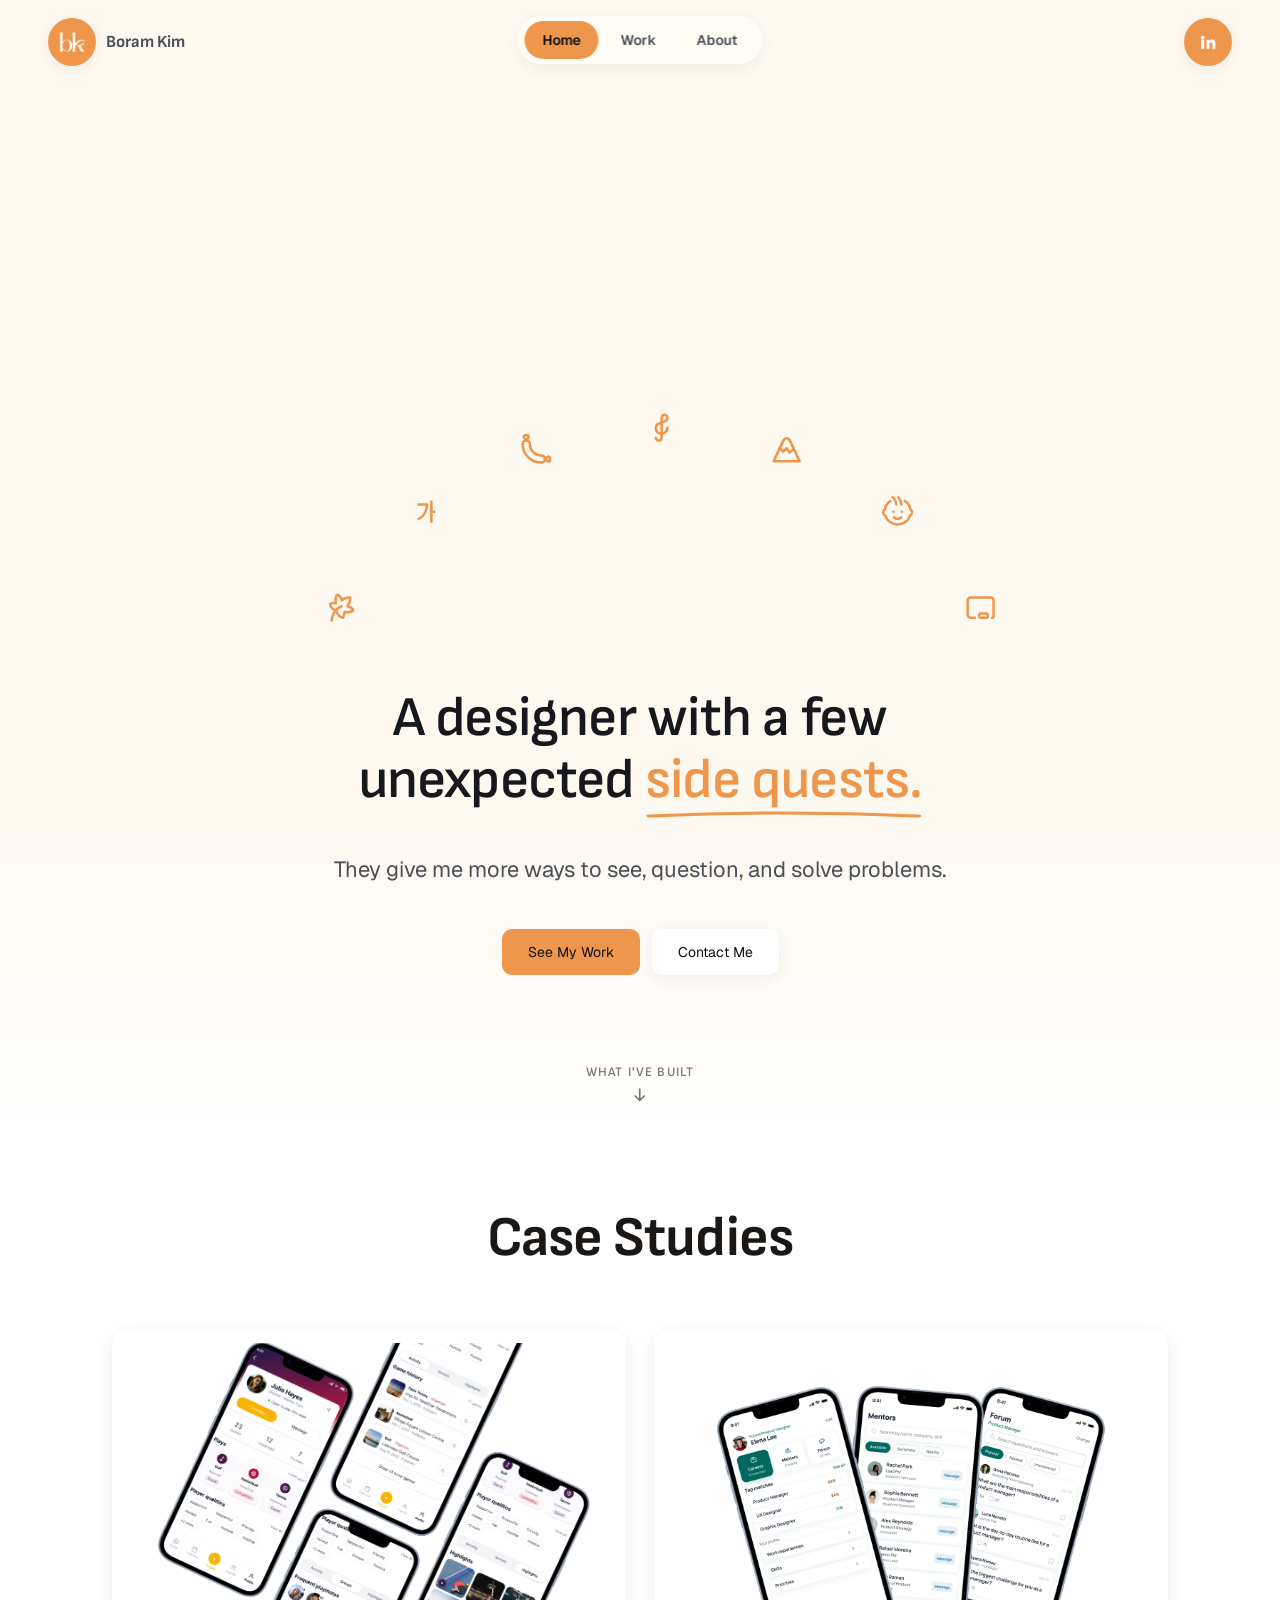
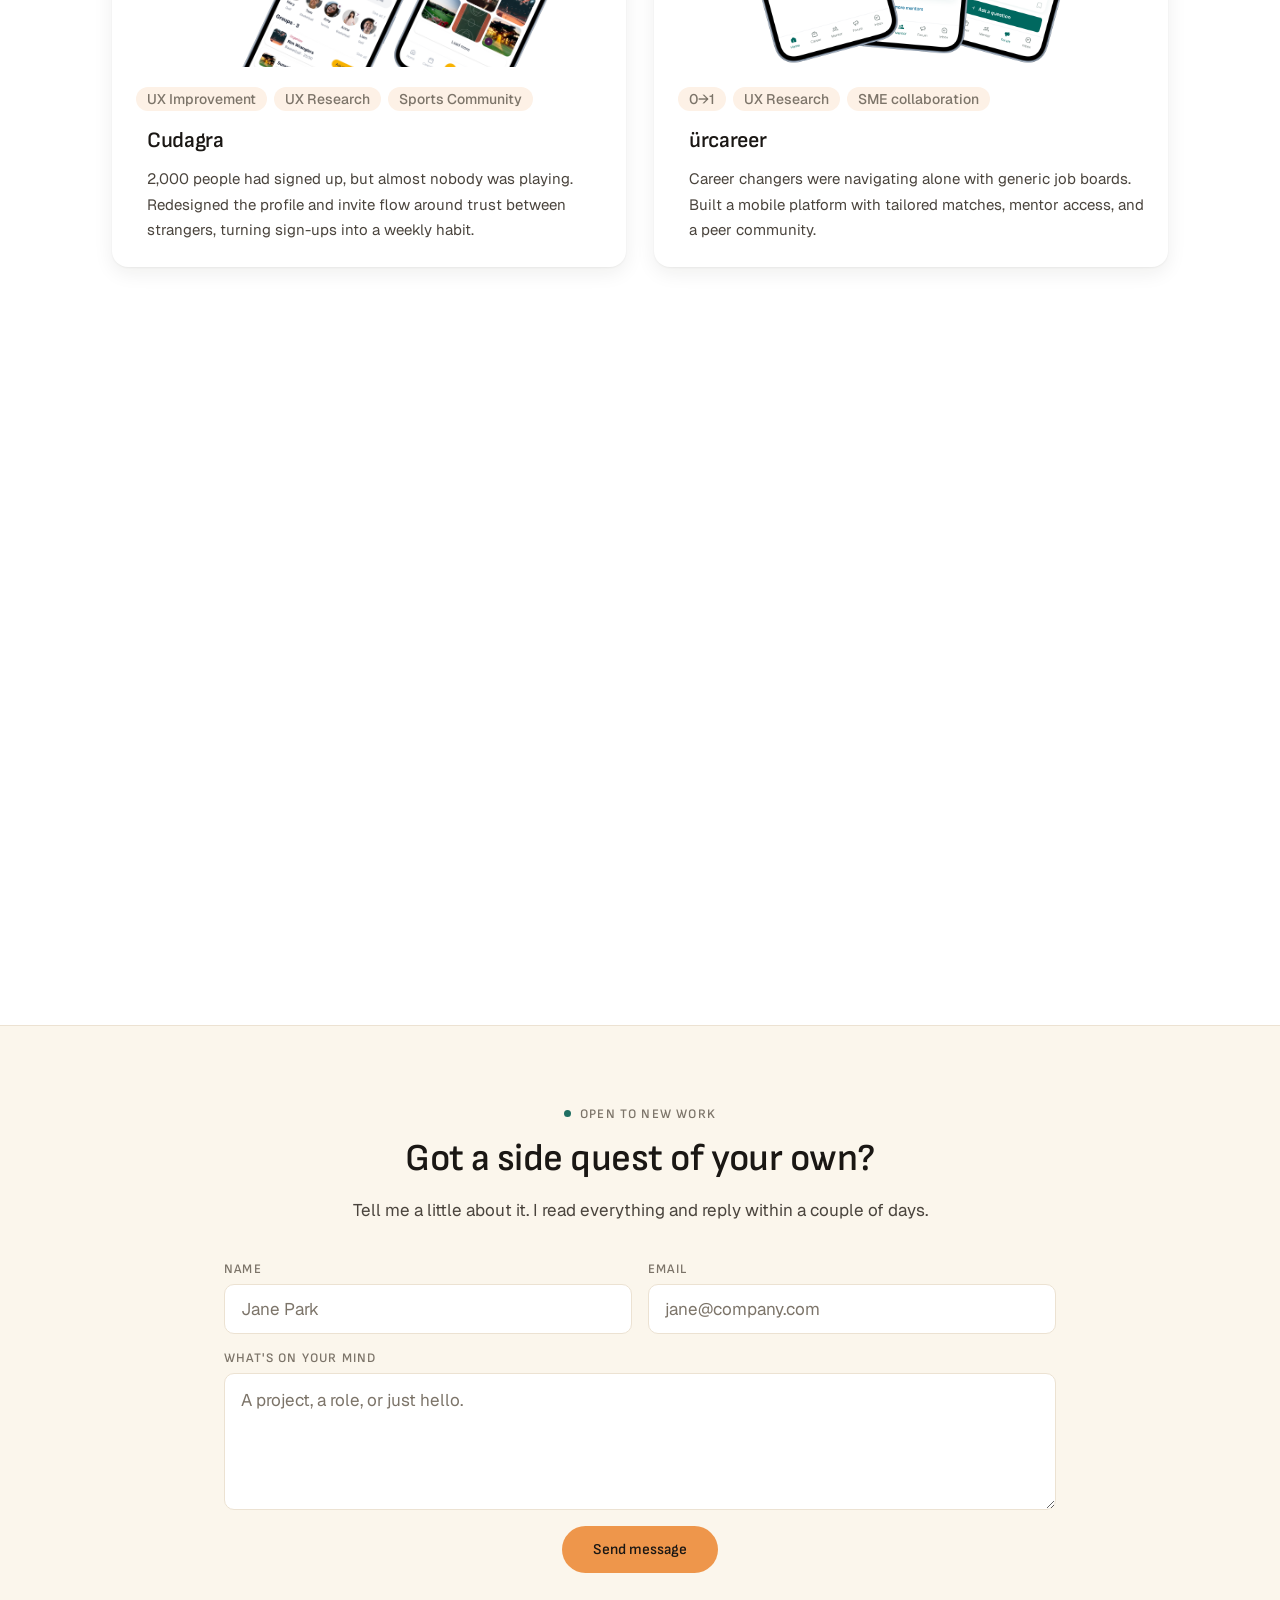
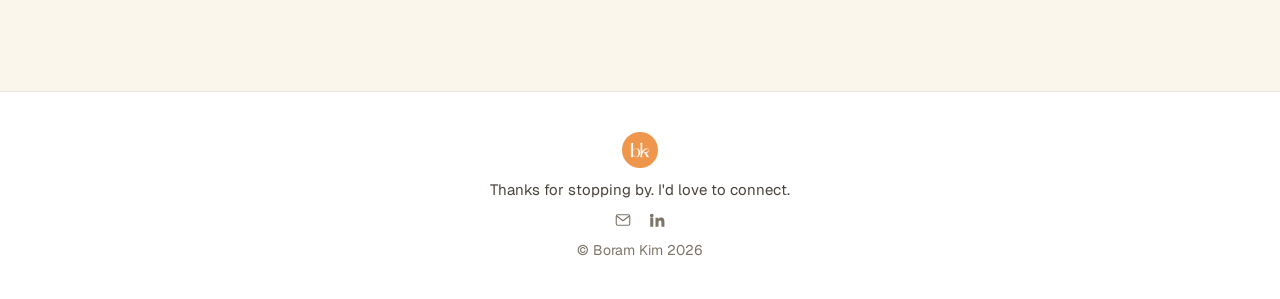
==== commit 58051cde: "feat: rebuild hero icon arch geometry and click-card system Arch: replace the eased-curve approximat" ====
--- a/index.html
+++ b/index.html
@@ -51,28 +51,16 @@
   <section class="hero" id="home">
     <div class="hero-icons hero-icons-top">
 
-      <div class="icon-bubble" style="--top:12%; --left:33%; --duration:5s; --delay:.8s;">
-        <button class="bubble-circle" data-tooltip-pos="right" aria-label="Canada"><svg class="bubble-icon-svg" xmlns="http://www.w3.org/2000/svg" width="24" height="24" viewBox="0 0 24 24" fill="none" stroke="currentColor" stroke-width="1.75" stroke-linecap="round" stroke-linejoin="round" aria-hidden="true"><path stroke="none" d="M0 0h24v24H0z" fill="none" /><path d="M5 21c.5 -4.5 2.5 -8 7 -10" /><path d="M13 19c-2.733 0 -4.16 -3.11 -5 -5c-1.892 -.84 -4 -1.826 -4 -4.556c1.014 -.644 2.816 -.649 4 -.444c-.312 -2.071 -.37 -4.414 1 -6c2.364 .369 3 4 3 4c1.463 -1.368 4 -2 6 -2c0 2 -.63 4.538 -2 6q 3.687 .996 4 3c-1.586 1.36 -3.933 1.311 -6 1q .19 1.098 -1 4" /></svg></button>
-        <div class="bubble-tooltip">
-          <strong>Canada 🇨🇦</strong>
-          <p>Landed in Canada 16 years ago and fell in love with it enough to stay permanently.</p>
-        </div>
-      </div>
-
-      <div class="icon-bubble" style="--top:12%; --left:67%; --duration:4.8s; --delay:.3s;">
-        <button class="bubble-circle" data-tooltip-pos="left" aria-label="Korea"><svg class="bubble-icon-svg" xmlns="http://www.w3.org/2000/svg" width="24" height="24" viewBox="0 0 24 24" fill="none" stroke="currentColor" stroke-width="1.75" stroke-linecap="round" stroke-linejoin="round" aria-hidden="true"><path stroke="none" d="M0 0h24v24H0z" fill="none" /><path d="M7 7h6c0 2.5 -1.593 8.474 -6 10" /><path d="M16 5v14l0 -14" /><path d="M16 12h2" /></svg></button>
-        <div class="bubble-tooltip">
-          <strong>Korea</strong>
-          <p>Born and raised in Korea. But I now dream in both Korean and English.</p>
-        </div>
-      </div>
-
-      <div class="icon-bubble" style="--top:36%; --left:12%; --duration:5.2s; --delay:0s;">
-        <button class="bubble-circle" data-tooltip-pos="right" aria-label="Germany"><svg class="bubble-icon-svg" xmlns="http://www.w3.org/2000/svg" width="24" height="24" viewBox="0 0 24 24" fill="none" stroke="currentColor" stroke-width="1.75" stroke-linecap="round" stroke-linejoin="round" aria-hidden="true"><path stroke="none" d="M0 0h24v24H0z" fill="none" /><path d="M5.5 5.5a2.5 2.5 0 0 0 -2.5 2.5c0 7.18 5.82 13 13 13a2.5 2.5 0 1 0 0 -5a8 8 0 0 1 -8 -8a2.5 2.5 0 0 0 -2.5 -2.5" /><path d="M5.195 5.519l-1.243 -1.989a1 1 0 0 1 .848 -1.53h1.392a1 1 0 0 1 .848 1.53l-1.245 1.99" /><path d="M18.482 18.225l1.989 -1.243a1 1 0 0 1 1.53 .848v1.392a1 1 0 0 1 -1.53 .848l-1.991 -1.245" /></svg></button>
-        <div class="bubble-tooltip">
-          <strong>Germany 🇩🇪</strong>
-          <p>Lived in Germany for two years. Came back with a love for fries and mayo.</p>
-        </div>
+      <div class="icon-bubble" style="--top:12%; --left:33%; --duration:5s; --delay:.8s;" data-title="Canada" data-desc="Landed in Canada 16 years ago and fell in love with it enough to stay permanently.">
+        <button class="bubble-circle" aria-label="Canada"><svg class="bubble-icon-svg" xmlns="http://www.w3.org/2000/svg" width="24" height="24" viewBox="0 0 24 24" fill="none" stroke="currentColor" stroke-width="1.75" stroke-linecap="round" stroke-linejoin="round" aria-hidden="true"><path stroke="none" d="M0 0h24v24H0z" fill="none" /><path d="M5 21c.5 -4.5 2.5 -8 7 -10" /><path d="M13 19c-2.733 0 -4.16 -3.11 -5 -5c-1.892 -.84 -4 -1.826 -4 -4.556c1.014 -.644 2.816 -.649 4 -.444c-.312 -2.071 -.37 -4.414 1 -6c2.364 .369 3 4 3 4c1.463 -1.368 4 -2 6 -2c0 2 -.63 4.538 -2 6q 3.687 .996 4 3c-1.586 1.36 -3.933 1.311 -6 1q .19 1.098 -1 4" /></svg></button>
+      </div>
+
+      <div class="icon-bubble" style="--top:12%; --left:67%; --duration:4.8s; --delay:.3s;" data-title="Korea" data-desc="Born and raised in Korea. But I now dream in both Korean and English.">
+        <button class="bubble-circle" aria-label="Korea"><svg class="bubble-icon-svg" xmlns="http://www.w3.org/2000/svg" width="24" height="24" viewBox="0 0 24 24" fill="none" stroke="currentColor" stroke-width="1.75" stroke-linecap="round" stroke-linejoin="round" aria-hidden="true"><path stroke="none" d="M0 0h24v24H0z" fill="none" /><path d="M7 7h6c0 2.5 -1.593 8.474 -6 10" /><path d="M16 5v14l0 -14" /><path d="M16 12h2" /></svg></button>
+      </div>
+
+      <div class="icon-bubble" style="--top:36%; --left:12%; --duration:5.2s; --delay:0s;" data-title="Germany" data-desc="Lived in Germany for two years. Came back with a love for fries and mayo.">
+        <button class="bubble-circle" aria-label="Germany"><svg class="bubble-icon-svg" xmlns="http://www.w3.org/2000/svg" width="24" height="24" viewBox="0 0 24 24" fill="none" stroke="currentColor" stroke-width="1.75" stroke-linecap="round" stroke-linejoin="round" aria-hidden="true"><path stroke="none" d="M0 0h24v24H0z" fill="none" /><path d="M5.5 5.5a2.5 2.5 0 0 0 -2.5 2.5c0 7.18 5.82 13 13 13a2.5 2.5 0 1 0 0 -5a8 8 0 0 1 -8 -8a2.5 2.5 0 0 0 -2.5 -2.5" /><path d="M5.195 5.519l-1.243 -1.989a1 1 0 0 1 .848 -1.53h1.392a1 1 0 0 1 .848 1.53l-1.245 1.99" /><path d="M18.482 18.225l1.989 -1.243a1 1 0 0 1 1.53 .848v1.392a1 1 0 0 1 -1.53 .848l-1.991 -1.245" /></svg></button>
       </div>
 
     </div>
@@ -85,38 +73,30 @@
 
     <div class="hero-icons hero-icons-bottom">
 
-      <div class="icon-bubble" style="--top:36%; --left:88%; --duration:5.4s; --delay:.6s;">
-        <button class="bubble-circle" data-tooltip-pos="left" aria-label="Piano"><svg class="bubble-icon-svg" xmlns="http://www.w3.org/2000/svg" width="24" height="24" viewBox="0 0 24 24" fill="none" stroke="currentColor" stroke-width="1.75" stroke-linecap="round" stroke-linejoin="round" aria-hidden="true"><path stroke="none" d="M0 0h24v24H0z" fill="none" /><path d="M16 12a4.16 4.16 0 0 1 -5.62 3.89a3.78 3.78 0 0 1 -2.38 -3.39a3.42 3.42 0 0 1 2.34 -3.38l3.79 -1.42a2.89 2.89 0 0 0 1.87 -2.7a2 2 0 1 0 -4 0v14a2 2 0 1 1 -4 0" /></svg></button>
-        <div class="bubble-tooltip">
-          <strong>Piano</strong>
-          <p>Started at 23, and after 5 years of intense practice, I passed RCM Level 9. My fingers refused to pursue Level 10.</p>
-        </div>
-      </div>
-
-      <div class="icon-bubble" style="--top:66%; --left:19%; --duration:5.6s; --delay:.9s;">
-        <button class="bubble-circle" data-tooltip-pos="right" aria-label="Mt. Fuji"><svg class="bubble-icon-svg" xmlns="http://www.w3.org/2000/svg" width="24" height="24" viewBox="0 0 24 24" fill="none" stroke="currentColor" stroke-width="1.75" stroke-linecap="round" stroke-linejoin="round" aria-hidden="true"><path stroke="none" d="M0 0h24v24H0z" fill="none" /><path d="M3 20h18l-6.921 -14.612a2.3 2.3 0 0 0 -4.158 0l-6.921 14.612" /><path d="M7.5 11l2 2.5l2.5 -2.5l2 3l2.5 -2" /></svg></button>
-        <div class="bubble-tooltip">
-          <strong>Mt. Fuji</strong>
-          <p>Climbed 90% of Mt. Fuji before altitude sickness politely asked me to stop.</p>
-        </div>
-      </div>
-
-      <div class="icon-bubble" style="--top:66%; --left:81%; --duration:4.4s; --delay:.2s;">
-        <button class="bubble-circle" data-tooltip-pos="left" aria-label="Parent"><svg class="bubble-icon-svg" xmlns="http://www.w3.org/2000/svg" width="24" height="24" viewBox="0 0 24 24" fill="none" stroke="currentColor" stroke-width="1.75" stroke-linecap="round" stroke-linejoin="round" aria-hidden="true"><path stroke="none" d="M0 0h24v24H0z" fill="none" /><path d="M17 4.5a9 9 0 0 1 3.864 5.89a2.5 2.5 0 0 1 -.29 4.36a9 9 0 0 1 -17.137 0a2.5 2.5 0 0 1 -.29 -4.36a9 9 0 0 1 3.746 -5.81" /><path d="M9.5 16a3.5 3.5 0 0 0 5 0" /><path d="M8.5 2c1.5 1 2.5 3.5 2.5 5" /><path d="M12.5 2c1.5 2 2 3.5 2 5" /><path d="M9 12l.01 0" /><path d="M15 12l.01 0" /></svg></button>
-        <div class="bubble-tooltip">
-          <strong>Parent</strong>
-          <p>Raising a super cute and super-duper energetic 3-year-old boy.</p>
-        </div>
-      </div>
-
-      <div class="icon-bubble" style="--top:80%; --left:50%; --duration:5s; --delay:.5s;">
-        <button class="bubble-circle" data-tooltip-pos="right" aria-label="Teacher"><svg class="bubble-icon-svg" xmlns="http://www.w3.org/2000/svg" width="24" height="24" viewBox="0 0 24 24" fill="none" stroke="currentColor" stroke-width="1.75" stroke-linecap="round" stroke-linejoin="round" aria-hidden="true"><path stroke="none" d="M0 0h24v24H0z" fill="none" /><path d="M8 19h-3a2 2 0 0 1 -2 -2v-10a2 2 0 0 1 2 -2h14a2 2 0 0 1 2 2v11a1 1 0 0 1 -1 1" /><path d="M11 17a1 1 0 0 1 1 -1h4a1 1 0 0 1 1 1v1a1 1 0 0 1 -1 1h-4a1 1 0 0 1 -1 -1l0 -1" /></svg></button>
-        <div class="bubble-tooltip">
-          <strong>Teacher</strong>
-          <p>Taught 500+ students, only to realize that they were actually the ones teaching me.</p>
-        </div>
-      </div>
-
+      <div class="icon-bubble" style="--top:36%; --left:88%; --duration:5.4s; --delay:.6s;" data-title="Piano" data-desc="Started at 23, and after 5 years of intense practice, I passed RCM Level 9. My fingers refused to pursue Level 10.">
+        <button class="bubble-circle" aria-label="Piano"><svg class="bubble-icon-svg" xmlns="http://www.w3.org/2000/svg" width="24" height="24" viewBox="0 0 24 24" fill="none" stroke="currentColor" stroke-width="1.75" stroke-linecap="round" stroke-linejoin="round" aria-hidden="true"><path stroke="none" d="M0 0h24v24H0z" fill="none" /><path d="M16 12a4.16 4.16 0 0 1 -5.62 3.89a3.78 3.78 0 0 1 -2.38 -3.39a3.42 3.42 0 0 1 2.34 -3.38l3.79 -1.42a2.89 2.89 0 0 0 1.87 -2.7a2 2 0 1 0 -4 0v14a2 2 0 1 1 -4 0" /></svg></button>
+      </div>
+
+      <div class="icon-bubble" style="--top:66%; --left:19%; --duration:5.6s; --delay:.9s;" data-title="Mt. Fuji" data-desc="Climbed 90% of Mt. Fuji before altitude sickness politely asked me to stop.">
+        <button class="bubble-circle" aria-label="Mt. Fuji"><svg class="bubble-icon-svg" xmlns="http://www.w3.org/2000/svg" width="24" height="24" viewBox="0 0 24 24" fill="none" stroke="currentColor" stroke-width="1.75" stroke-linecap="round" stroke-linejoin="round" aria-hidden="true"><path stroke="none" d="M0 0h24v24H0z" fill="none" /><path d="M3 20h18l-6.921 -14.612a2.3 2.3 0 0 0 -4.158 0l-6.921 14.612" /><path d="M7.5 11l2 2.5l2.5 -2.5l2 3l2.5 -2" /></svg></button>
+      </div>
+
+      <div class="icon-bubble" style="--top:66%; --left:81%; --duration:4.4s; --delay:.2s;" data-title="Parent" data-desc="Raising a super cute and super-duper energetic 3-year-old boy.">
+        <button class="bubble-circle" aria-label="Parent"><svg class="bubble-icon-svg" xmlns="http://www.w3.org/2000/svg" width="24" height="24" viewBox="0 0 24 24" fill="none" stroke="currentColor" stroke-width="1.75" stroke-linecap="round" stroke-linejoin="round" aria-hidden="true"><path stroke="none" d="M0 0h24v24H0z" fill="none" /><path d="M17 4.5a9 9 0 0 1 3.864 5.89a2.5 2.5 0 0 1 -.29 4.36a9 9 0 0 1 -17.137 0a2.5 2.5 0 0 1 -.29 -4.36a9 9 0 0 1 3.746 -5.81" /><path d="M9.5 16a3.5 3.5 0 0 0 5 0" /><path d="M8.5 2c1.5 1 2.5 3.5 2.5 5" /><path d="M12.5 2c1.5 2 2 3.5 2 5" /><path d="M9 12l.01 0" /><path d="M15 12l.01 0" /></svg></button>
+      </div>
+
+      <div class="icon-bubble" style="--top:80%; --left:50%; --duration:5s; --delay:.5s;" data-title="Teacher" data-desc="Taught 500+ students, only to realize that they were actually the ones teaching me.">
+        <button class="bubble-circle" aria-label="Teacher"><svg class="bubble-icon-svg" xmlns="http://www.w3.org/2000/svg" width="24" height="24" viewBox="0 0 24 24" fill="none" stroke="currentColor" stroke-width="1.75" stroke-linecap="round" stroke-linejoin="round" aria-hidden="true"><path stroke="none" d="M0 0h24v24H0z" fill="none" /><path d="M8 19h-3a2 2 0 0 1 -2 -2v-10a2 2 0 0 1 2 -2h14a2 2 0 0 1 2 2v11a1 1 0 0 1 -1 1" /><path d="M11 17a1 1 0 0 1 1 -1h4a1 1 0 0 1 1 1v1a1 1 0 0 1 -1 1h-4a1 1 0 0 1 -1 -1l0 -1" /></svg></button>
+      </div>
+
+    </div>
+
+    <div class="icon-story-card" id="iconStoryCard" role="dialog" aria-hidden="true">
+      <span class="icon-story-icon" id="iconStoryIcon" aria-hidden="true"></span>
+      <span class="icon-story-body">
+        <strong class="icon-story-title" id="iconStoryTitle"></strong>
+        <p class="icon-story-desc" id="iconStoryDesc"></p>
+      </span>
     </div>
 
     <div class="hero-copy measure">
--- a/styles.css
+++ b/styles.css
@@ -317,7 +317,12 @@
   align-content: center; /* without this, the two auto rows stretch to fill
     the hero and each child centers inside its own oversized row instead of
     the headline+copy centering together as one compact block */
-  padding: 6.5rem 0 5.75rem; /* top clears the header, bottom clears the scroll cue */
+  /* top clears the header, the icon arch above the headline (48px min
+     clearance from the headline itself, computed in script.js), *and* the
+     shared story card that opens 92px above the arch's apex badge — the
+     card's own height (up to ~150px for longer descriptions) has to fit
+     above that point too, empirically verified against all 7 cards. */
+  padding: 43rem 0 5.75rem;
   overflow: hidden;
   color: var(--landing-ink);
 
@@ -799,83 +804,56 @@
   filter: drop-shadow(0 8px 12px rgba(17, 18, 20, 0.18));
 }
 
-/* Speech-bubble tooltip */
-
-.bubble-tooltip {
+/* Icon story card — one shared instance (script.js), repositioned and
+   repopulated per click instead of a per-bubble speech-bubble tooltip. */
+
+.icon-story-card {
   position: absolute;
-  top: 50%;
-  min-width: 210px;
-  max-width: 250px;
+  width: 230px;
   background: var(--white);
   color: var(--ink);
-  padding: 12px 14px;
+  padding: 14px 16px;
   border-radius: 14px;
-  font-size: 13px;
-  line-height: 1.5;
+  box-shadow: 0 12px 30px rgba(17, 18, 20, 0.14);
+  display: flex;
+  align-items: flex-start;
+  gap: 10px;
   text-align: left;
   opacity: 0;
   pointer-events: none;
-  transform: translateY(-50%) scale(0.9);
+  transform: translate(-50%, -100%) scale(0.92);
+  transform-origin: bottom center;
   transition: opacity 0.18s ease, transform 0.18s ease;
-  box-shadow: 0 12px 30px rgba(17, 18, 20, 0.14);
-  z-index: 10;
-}
-
-.bubble-tooltip strong {
+  z-index: 20;
+}
+
+.icon-story-card.is-open {
+  opacity: 1;
+  pointer-events: auto;
+  transform: translate(-50%, -100%) scale(1);
+}
+
+.icon-story-icon {
+  flex: none;
+  width: 40px;
+  height: 40px;
+  border-radius: 50%;
+  background: var(--color-brand-soft);
+  color: var(--landing-accent);
+  display: grid;
+  place-items: center;
+}
+
+.icon-story-icon svg { width: 26px; height: 26px; }
+
+.icon-story-title {
   display: block;
   font-size: 13px;
   margin-bottom: 3px;
   color: var(--ink);
 }
 
-.bubble-tooltip p { margin: 0; color: var(--gray); }
-
-.icon-bubble.active .bubble-tooltip {
-  opacity: 1;
-  pointer-events: auto;
-  transform: translateY(-50%) scale(1);
-}
-
-.bubble-circle[data-tooltip-pos="right"] ~ .bubble-tooltip {
-  left: calc(100% + 16px);
-}
-.bubble-circle[data-tooltip-pos="left"] ~ .bubble-tooltip {
-  right: calc(100% + 16px);
-  left: auto;
-}
-.bubble-circle[data-tooltip-pos="bottom"] ~ .bubble-tooltip {
-  top: calc(100% + 14px);
-  left: 50%;
-  transform: translateX(-50%) scale(0.9);
-}
-.icon-bubble.active .bubble-circle[data-tooltip-pos="bottom"] ~ .bubble-tooltip {
-  transform: translateX(-50%) scale(1);
-}
-
-/* Speech-bubble arrow */
-.bubble-tooltip::after {
-  content: "";
-  position: absolute;
-  width: 10px;
-  height: 10px;
-  background: var(--white);
-}
-
-.bubble-circle[data-tooltip-pos="right"] ~ .bubble-tooltip::after {
-  left: -4px;
-  top: 50%;
-  transform: translateY(-50%) rotate(45deg);
-}
-.bubble-circle[data-tooltip-pos="left"] ~ .bubble-tooltip::after {
-  right: -4px;
-  top: 50%;
-  transform: translateY(-50%) rotate(45deg);
-}
-.bubble-circle[data-tooltip-pos="bottom"] ~ .bubble-tooltip::after {
-  top: -4px;
-  left: 50%;
-  transform: translateX(-50%) rotate(45deg);
-}
+.icon-story-desc { margin: 0; font-size: 13px; line-height: 1.5; color: var(--gray); }
 
 /* ---------- Work (Case Studies + Contact) ---------- */
 
@@ -2297,22 +2275,7 @@
   }
   .bubble-circle { width: 60px; height: 60px; font-size: 40px; }
   .bubble-icon-img { height: 43px; }
-  .bubble-tooltip {
-    position: absolute;
-    left: 0 !important;
-    right: auto !important;
-    top: calc(100% + 10px) !important;
-    max-width: min(230px, 70vw);
-    transform: scale(0.9) !important;
-    transform-origin: top left;
-  }
-  .icon-bubble.active .bubble-tooltip {
-    transform: scale(1) !important;
-  }
-  .bubble-tooltip::after {
-    top: -4px; left: 16px; right: auto;
-    transform: rotate(45deg) !important;
-  }
+  .icon-story-card { width: min(230px, 70vw); }
 
   .contact {
     padding: 48px var(--page-gutter) 56px;
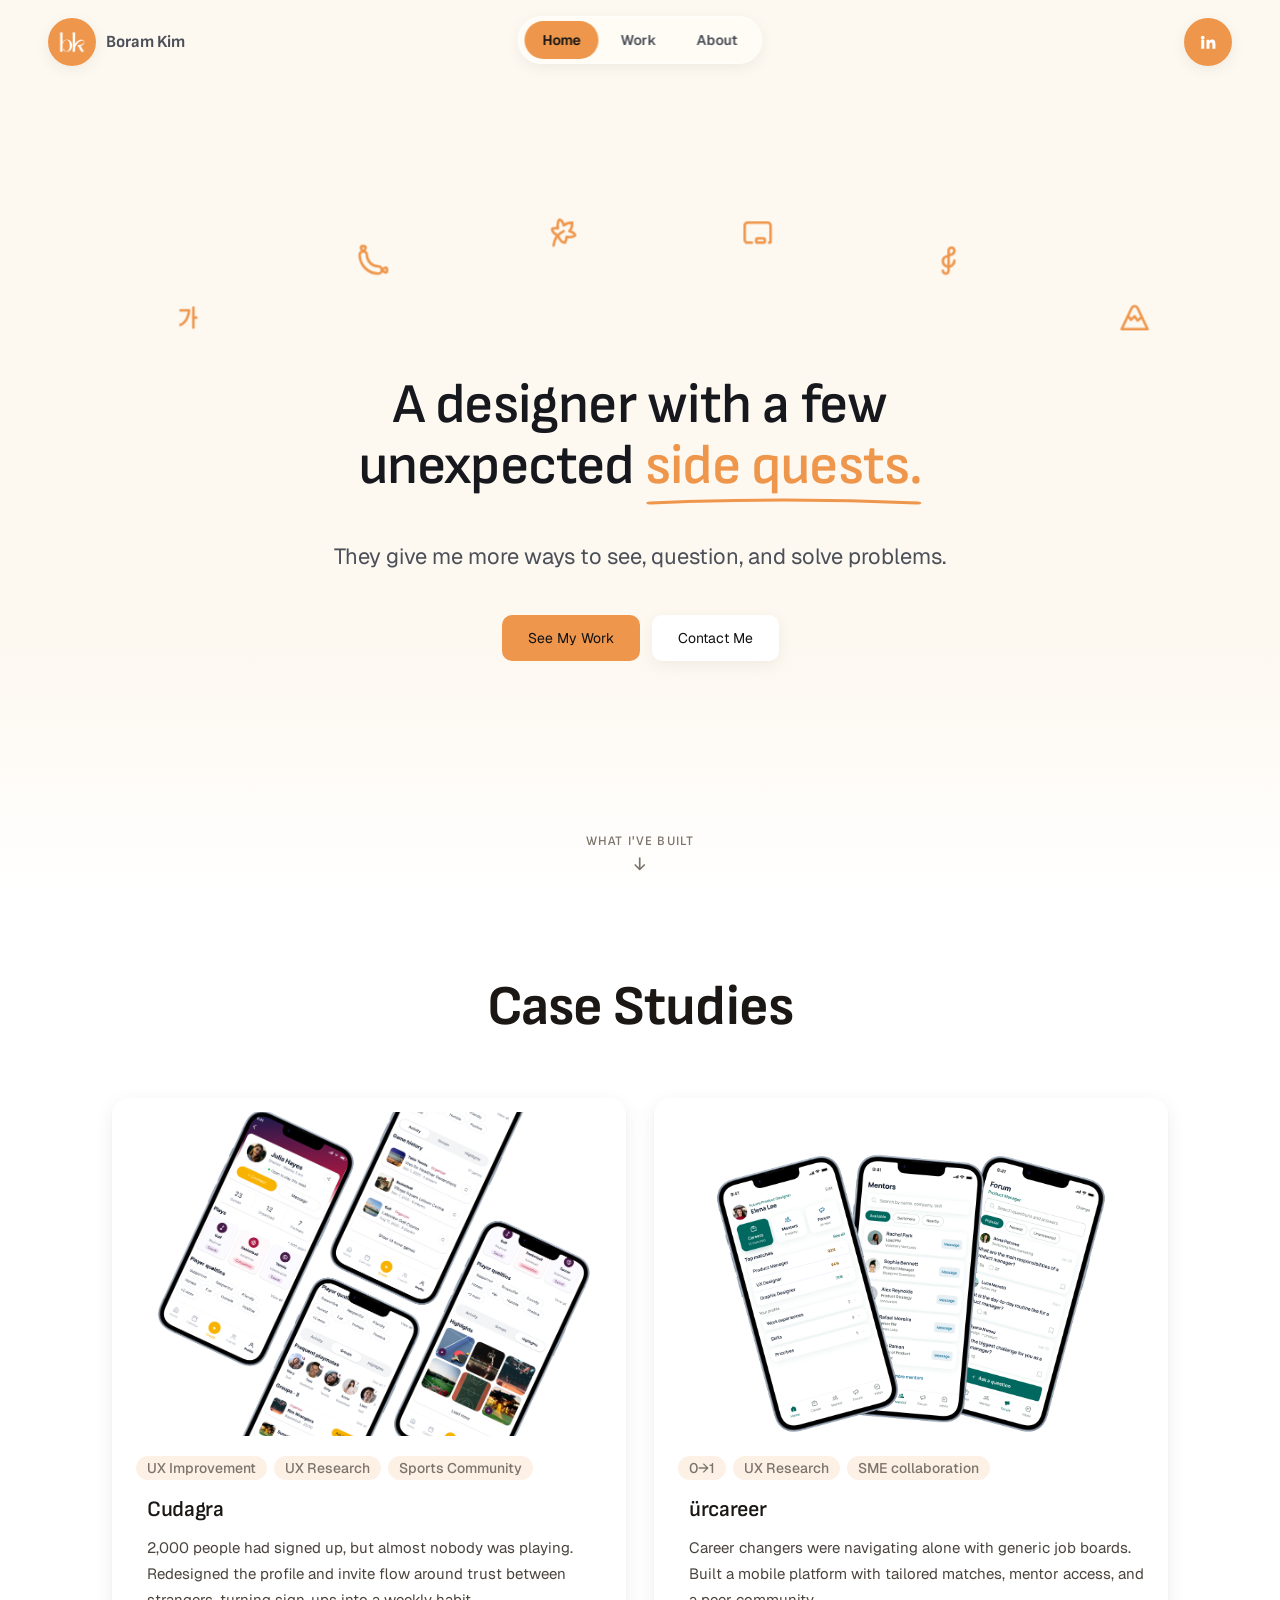
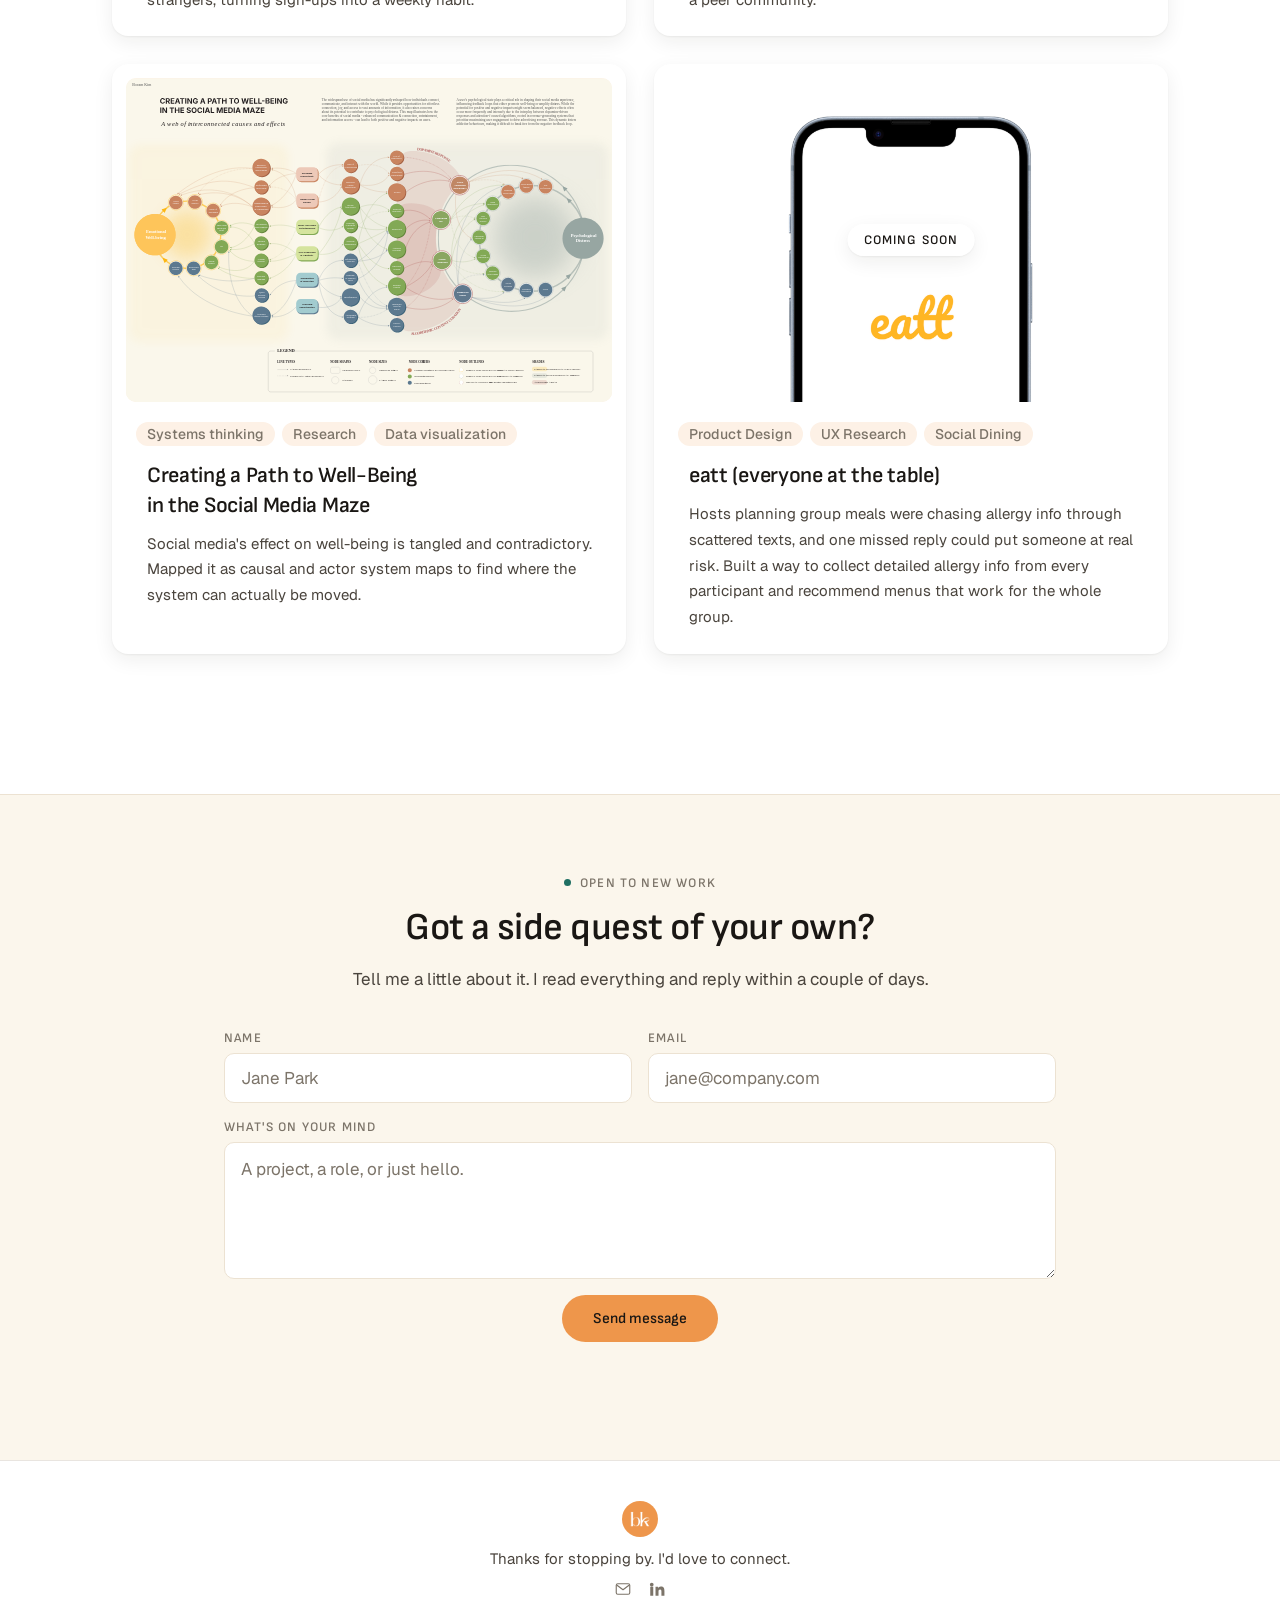
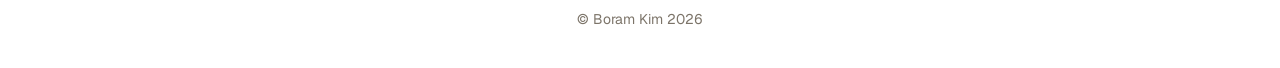
==== commit 15fec911: "Rework hero arch layout, badge order, and case study URLs Widen the icon arch (radius 374->1306px, s" ====
--- a/index.html
+++ b/index.html
@@ -25,7 +25,7 @@
     <nav class="nav-pill" aria-label="Main navigation">
       <a href="#home" class="nav-link active">Home</a>
       <a href="#work" class="nav-link">Work</a>
-      <a href="about.html" class="nav-link">About</a>
+      <a href="about" class="nav-link">About</a>
     </nav>
 
     <div class="nav-actions">
@@ -43,7 +43,7 @@
   <nav class="mobile-menu" id="mobileMenu" aria-label="Mobile navigation">
     <a href="#home" class="mobile-link active">Home</a>
     <a href="#work" class="mobile-link">Work</a>
-    <a href="about.html" class="mobile-link">About</a>
+    <a href="about" class="mobile-link">About</a>
   </nav>
 </header>
 
@@ -51,16 +51,16 @@
   <section class="hero" id="home">
     <div class="hero-icons hero-icons-top">
 
-      <div class="icon-bubble" style="--top:12%; --left:33%; --duration:5s; --delay:.8s;" data-title="Canada" data-desc="Landed in Canada 16 years ago and fell in love with it enough to stay permanently.">
+      <div class="icon-bubble" style="--top:12%; --left:33%; --duration:4.8s; --delay:.3s;" data-title="Korea" data-desc="Born and raised in Korea. But I now dream in both Korean and English.">
+        <button class="bubble-circle" aria-label="Korea"><svg class="bubble-icon-svg" xmlns="http://www.w3.org/2000/svg" width="24" height="24" viewBox="0 0 24 24" fill="none" stroke="currentColor" stroke-width="1.75" stroke-linecap="round" stroke-linejoin="round" aria-hidden="true"><path stroke="none" d="M0 0h24v24H0z" fill="none" /><path d="M7 7h6c0 2.5 -1.593 8.474 -6 10" /><path d="M16 5v14l0 -14" /><path d="M16 12h2" /></svg></button>
+      </div>
+
+      <div class="icon-bubble" style="--top:12%; --left:67%; --duration:5.2s; --delay:0s;" data-title="Germany" data-desc="Lived in Germany for two years. Came back with a love for fries and mayo.">
+        <button class="bubble-circle" aria-label="Germany"><svg class="bubble-icon-svg" xmlns="http://www.w3.org/2000/svg" width="24" height="24" viewBox="0 0 24 24" fill="none" stroke="currentColor" stroke-width="1.75" stroke-linecap="round" stroke-linejoin="round" aria-hidden="true"><path stroke="none" d="M0 0h24v24H0z" fill="none" /><path d="M5.5 5.5a2.5 2.5 0 0 0 -2.5 2.5c0 7.18 5.82 13 13 13a2.5 2.5 0 1 0 0 -5a8 8 0 0 1 -8 -8a2.5 2.5 0 0 0 -2.5 -2.5" /><path d="M5.195 5.519l-1.243 -1.989a1 1 0 0 1 .848 -1.53h1.392a1 1 0 0 1 .848 1.53l-1.245 1.99" /><path d="M18.482 18.225l1.989 -1.243a1 1 0 0 1 1.53 .848v1.392a1 1 0 0 1 -1.53 .848l-1.991 -1.245" /></svg></button>
+      </div>
+
+      <div class="icon-bubble" style="--top:36%; --left:12%; --duration:5s; --delay:.8s;" data-title="Canada" data-desc="Landed in Canada 16 years ago and fell in love with it enough to stay permanently.">
         <button class="bubble-circle" aria-label="Canada"><svg class="bubble-icon-svg" xmlns="http://www.w3.org/2000/svg" width="24" height="24" viewBox="0 0 24 24" fill="none" stroke="currentColor" stroke-width="1.75" stroke-linecap="round" stroke-linejoin="round" aria-hidden="true"><path stroke="none" d="M0 0h24v24H0z" fill="none" /><path d="M5 21c.5 -4.5 2.5 -8 7 -10" /><path d="M13 19c-2.733 0 -4.16 -3.11 -5 -5c-1.892 -.84 -4 -1.826 -4 -4.556c1.014 -.644 2.816 -.649 4 -.444c-.312 -2.071 -.37 -4.414 1 -6c2.364 .369 3 4 3 4c1.463 -1.368 4 -2 6 -2c0 2 -.63 4.538 -2 6q 3.687 .996 4 3c-1.586 1.36 -3.933 1.311 -6 1q .19 1.098 -1 4" /></svg></button>
-      </div>
-
-      <div class="icon-bubble" style="--top:12%; --left:67%; --duration:4.8s; --delay:.3s;" data-title="Korea" data-desc="Born and raised in Korea. But I now dream in both Korean and English.">
-        <button class="bubble-circle" aria-label="Korea"><svg class="bubble-icon-svg" xmlns="http://www.w3.org/2000/svg" width="24" height="24" viewBox="0 0 24 24" fill="none" stroke="currentColor" stroke-width="1.75" stroke-linecap="round" stroke-linejoin="round" aria-hidden="true"><path stroke="none" d="M0 0h24v24H0z" fill="none" /><path d="M7 7h6c0 2.5 -1.593 8.474 -6 10" /><path d="M16 5v14l0 -14" /><path d="M16 12h2" /></svg></button>
-      </div>
-
-      <div class="icon-bubble" style="--top:36%; --left:12%; --duration:5.2s; --delay:0s;" data-title="Germany" data-desc="Lived in Germany for two years. Came back with a love for fries and mayo.">
-        <button class="bubble-circle" aria-label="Germany"><svg class="bubble-icon-svg" xmlns="http://www.w3.org/2000/svg" width="24" height="24" viewBox="0 0 24 24" fill="none" stroke="currentColor" stroke-width="1.75" stroke-linecap="round" stroke-linejoin="round" aria-hidden="true"><path stroke="none" d="M0 0h24v24H0z" fill="none" /><path d="M5.5 5.5a2.5 2.5 0 0 0 -2.5 2.5c0 7.18 5.82 13 13 13a2.5 2.5 0 1 0 0 -5a8 8 0 0 1 -8 -8a2.5 2.5 0 0 0 -2.5 -2.5" /><path d="M5.195 5.519l-1.243 -1.989a1 1 0 0 1 .848 -1.53h1.392a1 1 0 0 1 .848 1.53l-1.245 1.99" /><path d="M18.482 18.225l1.989 -1.243a1 1 0 0 1 1.53 .848v1.392a1 1 0 0 1 -1.53 .848l-1.991 -1.245" /></svg></button>
       </div>
 
     </div>
@@ -73,20 +73,16 @@
 
     <div class="hero-icons hero-icons-bottom">
 
-      <div class="icon-bubble" style="--top:36%; --left:88%; --duration:5.4s; --delay:.6s;" data-title="Piano" data-desc="Started at 23, and after 5 years of intense practice, I passed RCM Level 9. My fingers refused to pursue Level 10.">
+      <div class="icon-bubble" style="--top:36%; --left:88%; --duration:5s; --delay:.5s;" data-title="Teacher" data-desc="Taught 500+ students, only to realize that they were actually the ones teaching me.">
+        <button class="bubble-circle" aria-label="Teacher"><svg class="bubble-icon-svg" xmlns="http://www.w3.org/2000/svg" width="24" height="24" viewBox="0 0 24 24" fill="none" stroke="currentColor" stroke-width="1.75" stroke-linecap="round" stroke-linejoin="round" aria-hidden="true"><path stroke="none" d="M0 0h24v24H0z" fill="none" /><path d="M8 19h-3a2 2 0 0 1 -2 -2v-10a2 2 0 0 1 2 -2h14a2 2 0 0 1 2 2v11a1 1 0 0 1 -1 1" /><path d="M11 17a1 1 0 0 1 1 -1h4a1 1 0 0 1 1 1v1a1 1 0 0 1 -1 1h-4a1 1 0 0 1 -1 -1l0 -1" /></svg></button>
+      </div>
+
+      <div class="icon-bubble" style="--top:66%; --left:19%; --duration:5.4s; --delay:.6s;" data-title="Piano" data-desc="Started at 23, and after 5 years of intense practice, I passed RCM Level 9. My fingers refused to pursue Level 10.">
         <button class="bubble-circle" aria-label="Piano"><svg class="bubble-icon-svg" xmlns="http://www.w3.org/2000/svg" width="24" height="24" viewBox="0 0 24 24" fill="none" stroke="currentColor" stroke-width="1.75" stroke-linecap="round" stroke-linejoin="round" aria-hidden="true"><path stroke="none" d="M0 0h24v24H0z" fill="none" /><path d="M16 12a4.16 4.16 0 0 1 -5.62 3.89a3.78 3.78 0 0 1 -2.38 -3.39a3.42 3.42 0 0 1 2.34 -3.38l3.79 -1.42a2.89 2.89 0 0 0 1.87 -2.7a2 2 0 1 0 -4 0v14a2 2 0 1 1 -4 0" /></svg></button>
       </div>
 
-      <div class="icon-bubble" style="--top:66%; --left:19%; --duration:5.6s; --delay:.9s;" data-title="Mt. Fuji" data-desc="Climbed 90% of Mt. Fuji before altitude sickness politely asked me to stop.">
+      <div class="icon-bubble" style="--top:80%; --left:50%; --duration:5.6s; --delay:.9s;" data-title="Mt. Fuji" data-desc="Climbed 90% of Mt. Fuji before altitude sickness politely asked me to stop.">
         <button class="bubble-circle" aria-label="Mt. Fuji"><svg class="bubble-icon-svg" xmlns="http://www.w3.org/2000/svg" width="24" height="24" viewBox="0 0 24 24" fill="none" stroke="currentColor" stroke-width="1.75" stroke-linecap="round" stroke-linejoin="round" aria-hidden="true"><path stroke="none" d="M0 0h24v24H0z" fill="none" /><path d="M3 20h18l-6.921 -14.612a2.3 2.3 0 0 0 -4.158 0l-6.921 14.612" /><path d="M7.5 11l2 2.5l2.5 -2.5l2 3l2.5 -2" /></svg></button>
-      </div>
-
-      <div class="icon-bubble" style="--top:66%; --left:81%; --duration:4.4s; --delay:.2s;" data-title="Parent" data-desc="Raising a super cute and super-duper energetic 3-year-old boy.">
-        <button class="bubble-circle" aria-label="Parent"><svg class="bubble-icon-svg" xmlns="http://www.w3.org/2000/svg" width="24" height="24" viewBox="0 0 24 24" fill="none" stroke="currentColor" stroke-width="1.75" stroke-linecap="round" stroke-linejoin="round" aria-hidden="true"><path stroke="none" d="M0 0h24v24H0z" fill="none" /><path d="M17 4.5a9 9 0 0 1 3.864 5.89a2.5 2.5 0 0 1 -.29 4.36a9 9 0 0 1 -17.137 0a2.5 2.5 0 0 1 -.29 -4.36a9 9 0 0 1 3.746 -5.81" /><path d="M9.5 16a3.5 3.5 0 0 0 5 0" /><path d="M8.5 2c1.5 1 2.5 3.5 2.5 5" /><path d="M12.5 2c1.5 2 2 3.5 2 5" /><path d="M9 12l.01 0" /><path d="M15 12l.01 0" /></svg></button>
-      </div>
-
-      <div class="icon-bubble" style="--top:80%; --left:50%; --duration:5s; --delay:.5s;" data-title="Teacher" data-desc="Taught 500+ students, only to realize that they were actually the ones teaching me.">
-        <button class="bubble-circle" aria-label="Teacher"><svg class="bubble-icon-svg" xmlns="http://www.w3.org/2000/svg" width="24" height="24" viewBox="0 0 24 24" fill="none" stroke="currentColor" stroke-width="1.75" stroke-linecap="round" stroke-linejoin="round" aria-hidden="true"><path stroke="none" d="M0 0h24v24H0z" fill="none" /><path d="M8 19h-3a2 2 0 0 1 -2 -2v-10a2 2 0 0 1 2 -2h14a2 2 0 0 1 2 2v11a1 1 0 0 1 -1 1" /><path d="M11 17a1 1 0 0 1 1 -1h4a1 1 0 0 1 1 1v1a1 1 0 0 1 -1 1h-4a1 1 0 0 1 -1 -1l0 -1" /></svg></button>
       </div>
 
     </div>
@@ -124,7 +120,7 @@
       </div>
 
       <div class="grid measure-wide">
-        <a class="case" href="cudagra.html">
+        <a class="case" href="cudagra">
           <div class="thumb is-contain" style="--thumb-zoom:1.1" aria-hidden="true">
             <img src="images/cudagra-hero.png" alt="">
           </div>
@@ -135,7 +131,7 @@
           </div>
         </a>
 
-        <a class="case" href="urcareer.html">
+        <a class="case" href="urcareer">
           <div class="thumb is-contain" style="--thumb-zoom:0.88" aria-hidden="true">
             <img src="images/urcareer-hero.png" alt="">
           </div>
@@ -146,7 +142,7 @@
           </div>
         </a>
 
-        <a class="case" href="system-mapping.html">
+        <a class="case" href="system-mapping">
           <div class="thumb" aria-hidden="true">
             <img src="images/map-causal.svg" alt="">
           </div>
--- a/styles.css
+++ b/styles.css
@@ -317,12 +317,12 @@
   align-content: center; /* without this, the two auto rows stretch to fill
     the hero and each child centers inside its own oversized row instead of
     the headline+copy centering together as one compact block */
-  /* top clears the header, the icon arch above the headline (48px min
-     clearance from the headline itself, computed in script.js), *and* the
-     shared story card that opens 92px above the arch's apex badge — the
-     card's own height (up to ~150px for longer descriptions) has to fit
-     above that point too, empirically verified against all 7 cards. */
-  padding: 43rem 0 5.75rem;
+  /* top clears the header, plus the shallow icon arch above the headline
+     (24px min clearance from the headline itself, computed in script.js) —
+     6.5rem base header clearance + ~124px for the arch's own depth (~80px)
+     and badge size (~44px), plus another 4rem so the centered content sits
+     lower rather than leaving most of the slack as empty space below it. */
+  padding: 18.25rem 0 5.75rem;
   overflow: hidden;
   color: var(--landing-ink);
 
@@ -726,7 +726,7 @@
   position: absolute;
   /* matches .hero's own padding, so top:%/bottom:% on bubbles clears the
      header/scroll-cue instead of measuring against the full hero box */
-  top: 6.5rem;
+  top: 16.25rem;
   right: 0;
   bottom: 5.75rem;
   left: 0;
@@ -742,21 +742,55 @@
   z-index: 3;
 }
 
+@media (min-width: 769px) {
+  /* Hidden until script.js measures the headline and adds .is-positioned —
+     without this, badges flash in their scattered ambient-float layout
+     first, then jump to the arch's anchor point once JS runs. */
+  .icon-bubble { opacity: 0; }
+}
+
 .icon-bubble.active {
   animation-play-state: paused;
   z-index: 11;
 }
 
 /* Hero icon-bubble entrance: burst out from the "side quests." anchor point
-   and settle into a computed arch (script.js). Once JS takes over placement
-   for a bubble it gets this class instead of the ambient float loop above. */
+   (--anchor-x/--anchor-y) and settle into the computed arch position
+   (--final-x/--final-y, both set by script.js) once JS takes over placement
+   for a bubble. animation-fill-mode: both (in the shorthand below) holds
+   the keyframe's 0% state for the badge's own delay slice instead of
+   showing the animation-free base state, which is what caused each badge
+   to flash at its resting position before snapping back to the anchor. */
 .icon-bubble.is-positioned {
-  animation: none;
-  transition: left 0.5s ease-out,
-              top 0.5s ease-out,
-              opacity 0.5s ease-out,
-              transform 0.5s ease-out;
-  transition-delay: var(--arch-delay, 0s);
+  left: var(--final-x);
+  top: var(--final-y);
+  /* back-out easing (overshoots past scale 1 before settling) reads as a
+     clear "pop" out of the anchor point, rather than a gentle fade-and-glide.
+     idleBob picks up right where badgeIn ends (its own delay + duration) so
+     each badge keeps a small resting bob afterwards — a hint that it's
+     interactive, not just decoration. */
+  animation: badgeIn 0.6s cubic-bezier(0.34, 1.56, 0.64, 1) var(--arch-delay, 0s) both,
+             idleBob var(--duration, 4s) ease-in-out calc(var(--arch-delay, 0s) + 0.6s) infinite;
+}
+
+@keyframes badgeIn {
+  from {
+    left: var(--anchor-x);
+    top: var(--anchor-y);
+    opacity: 0;
+    transform: translate(-50%, -50%) scale(0.1);
+  }
+  to {
+    left: var(--final-x);
+    top: var(--final-y);
+    opacity: 1;
+    transform: translate(-50%, -50%) scale(1);
+  }
+}
+
+@keyframes idleBob {
+  0%, 100% { transform: translate(-50%, -50%) translateY(0); }
+  50% { transform: translate(-50%, -50%) translateY(-6px); }
 }
 
 @keyframes float {
@@ -809,7 +843,7 @@
 
 .icon-story-card {
   position: absolute;
-  width: 230px;
+  width: 290px;
   background: var(--white);
   color: var(--ink);
   padding: 14px 16px;
@@ -1320,7 +1354,7 @@
 .cs-frame-embed { padding: 0; }
 .cs-frame-embed iframe { display: block; width: 100%; height: min(70vh, 640px); border: 0; }
 
-.cs-video { position: relative; overflow: hidden; }
+.cs-video { position: relative; overflow: hidden; border: 1px solid var(--color-line); }
 
 /* Source export has a hairline dark column baked into its right edge —
    scale past the frame by a hair and let the wrapper's overflow clip it,
@@ -2270,12 +2304,13 @@
     position: relative;
     top: auto;
     left: auto;
+    opacity: 1;
     transform: none !important;
     animation: none;
   }
   .bubble-circle { width: 60px; height: 60px; font-size: 40px; }
   .bubble-icon-img { height: 43px; }
-  .icon-story-card { width: min(230px, 70vw); }
+  .icon-story-card { width: min(290px, 70vw); }
 
   .contact {
     padding: 48px var(--page-gutter) 56px;
@@ -2325,7 +2360,7 @@
 
 @media (prefers-reduced-motion: reduce) {
   html { scroll-behavior: auto; }
-  .icon-bubble { animation: none; }
+  .icon-bubble, .icon-bubble.is-positioned { animation: none; }
   .scroll-cue svg { animation: none; }
   .cs-maps-hint svg { animation: none; }
 }
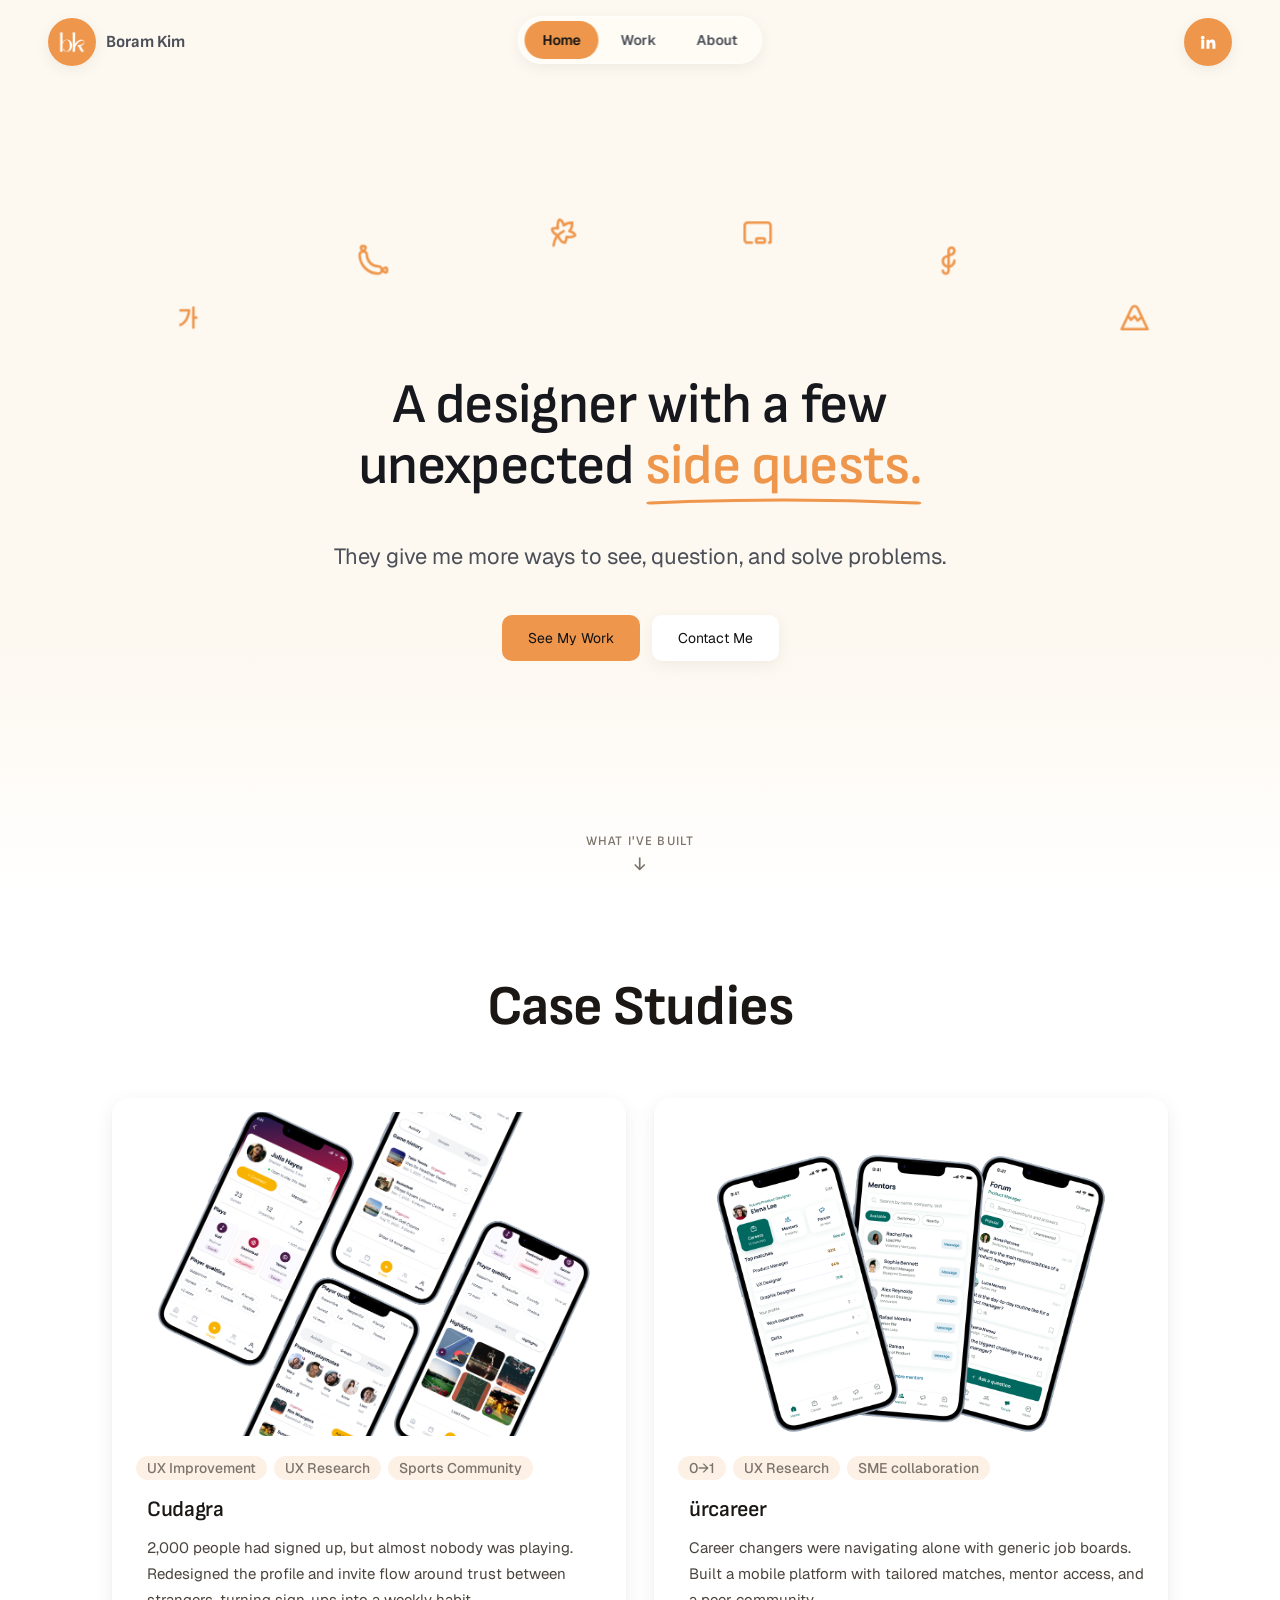
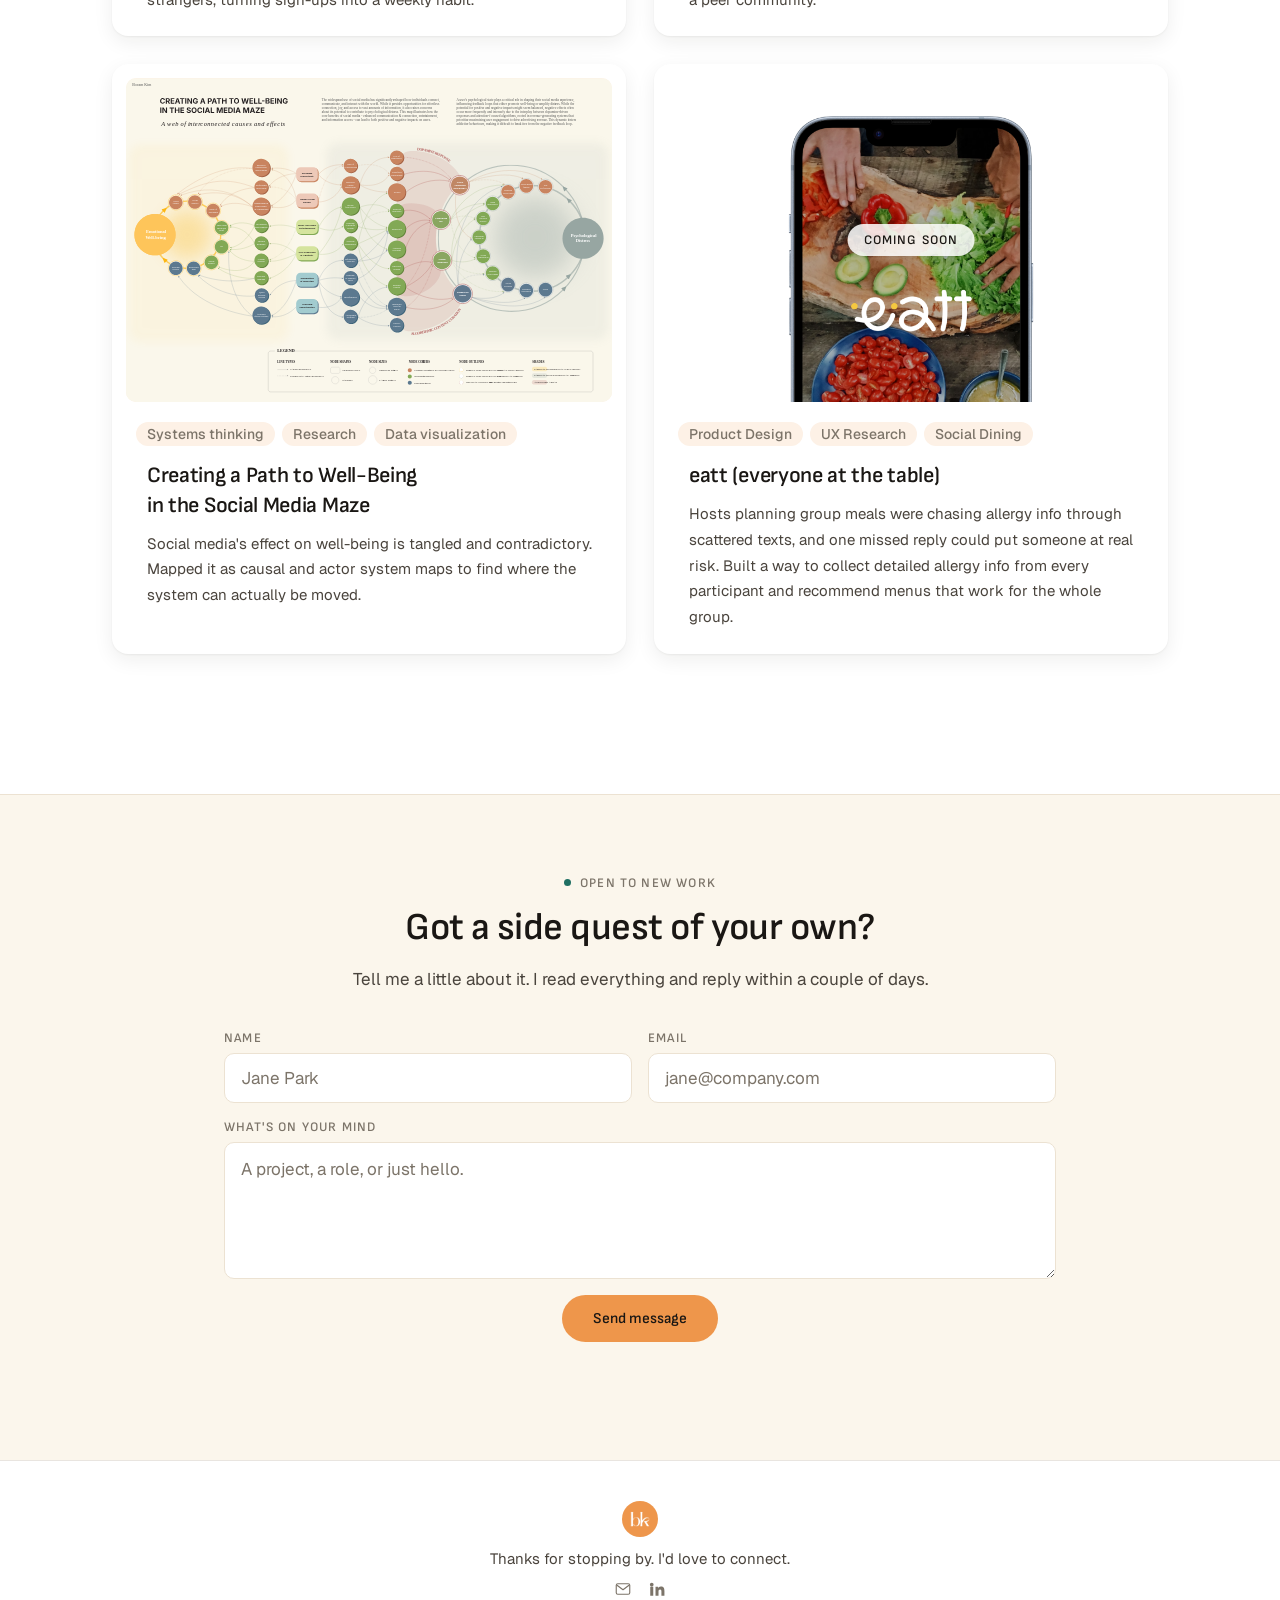
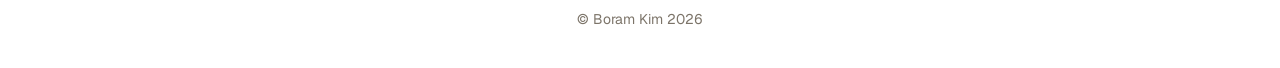
==== commit 298cbbe8: "Fix tablet/mobile hero breakpoints and extend arch to all widths The hero icon arch's "mobile" cutof" ====
--- a/index.html
+++ b/index.html
@@ -25,7 +25,7 @@
     <nav class="nav-pill" aria-label="Main navigation">
       <a href="#home" class="nav-link active">Home</a>
       <a href="#work" class="nav-link">Work</a>
-      <a href="about" class="nav-link">About</a>
+      <a href="about.html" class="nav-link">About</a>
     </nav>
 
     <div class="nav-actions">
@@ -43,7 +43,7 @@
   <nav class="mobile-menu" id="mobileMenu" aria-label="Mobile navigation">
     <a href="#home" class="mobile-link active">Home</a>
     <a href="#work" class="mobile-link">Work</a>
-    <a href="about" class="mobile-link">About</a>
+    <a href="about.html" class="mobile-link">About</a>
   </nav>
 </header>
 
@@ -120,7 +120,7 @@
       </div>
 
       <div class="grid measure-wide">
-        <a class="case" href="cudagra">
+        <a class="case" href="cudagra.html">
           <div class="thumb is-contain" style="--thumb-zoom:1.1" aria-hidden="true">
             <img src="images/cudagra-hero.png" alt="">
           </div>
@@ -131,7 +131,7 @@
           </div>
         </a>
 
-        <a class="case" href="urcareer">
+        <a class="case" href="urcareer.html">
           <div class="thumb is-contain" style="--thumb-zoom:0.88" aria-hidden="true">
             <img src="images/urcareer-hero.png" alt="">
           </div>
@@ -142,7 +142,7 @@
           </div>
         </a>
 
-        <a class="case" href="system-mapping">
+        <a class="case" href="system-mapping.html">
           <div class="thumb" aria-hidden="true">
             <img src="images/map-causal.svg" alt="">
           </div>
--- a/styles.css
+++ b/styles.css
@@ -740,13 +740,11 @@
   animation: float var(--duration, 5s) ease-in-out infinite;
   animation-delay: var(--delay, 0s);
   z-index: 3;
-}
-
-@media (min-width: 769px) {
   /* Hidden until script.js measures the headline and adds .is-positioned —
      without this, badges flash in their scattered ambient-float layout
-     first, then jump to the arch's anchor point once JS runs. */
-  .icon-bubble { opacity: 0; }
+     first, then jump to the arch's anchor point once JS runs. Applies at
+     every width now — the arch runs on phones too, not just desktop/tablet. */
+  opacity: 0;
 }
 
 .icon-bubble.active {
@@ -817,6 +815,35 @@
   filter: drop-shadow(0 8px 12px rgba(17, 18, 20, 0.18));
 }
 
+/* Post-entrance "look, click me" wave (script.js): a left-to-right sweep of
+   pulses, timed and cancelled entirely from JS. Lives on .bubble-circle
+   rather than .icon-bubble so it doesn't fight the arch position/idle-bob
+   transform on the parent. */
+.bubble-circle.wave-pulse {
+  /* A peak is a local max — velocity is mathematically zero there no matter
+     how this is built, in one eased segment or two. What actually reads as
+     "smooth" is a rounded sine-shaped curve through that zero point rather
+     than two independently-eased ramps meeting at it. `linear` plus many
+     close keyframe stops traces that curve directly (a piecewise-linear
+     approximation of scale(t) = 1 + 0.18*sin(πt)) instead of asking one or
+     two cubic-bezier segments to approximate it and creating a seam. */
+  animation: badgeWavePulse 0.4s linear;
+}
+
+@keyframes badgeWavePulse {
+  0%   { transform: scale(1);     filter: none; }
+  10%  { transform: scale(1.056); filter: drop-shadow(0 1.9px 3.1px rgba(17, 18, 20, 0.05)); }
+  20%  { transform: scale(1.106); filter: drop-shadow(0 3.5px 5.9px rgba(17, 18, 20, 0.094)); }
+  30%  { transform: scale(1.146); filter: drop-shadow(0 4.6px 7.7px rgba(17, 18, 20, 0.122)); }
+  40%  { transform: scale(1.171); filter: drop-shadow(0 5.6px 9.3px rgba(17, 18, 20, 0.148)); }
+  50%  { transform: scale(1.18);  filter: drop-shadow(0 6px 10px rgba(17, 18, 20, 0.16)); }
+  60%  { transform: scale(1.171); filter: drop-shadow(0 5.6px 9.3px rgba(17, 18, 20, 0.148)); }
+  70%  { transform: scale(1.146); filter: drop-shadow(0 4.6px 7.7px rgba(17, 18, 20, 0.122)); }
+  80%  { transform: scale(1.106); filter: drop-shadow(0 3.5px 5.9px rgba(17, 18, 20, 0.094)); }
+  90%  { transform: scale(1.056); filter: drop-shadow(0 1.9px 3.1px rgba(17, 18, 20, 0.05)); }
+  100% { transform: scale(1);     filter: none; }
+}
+
 .bubble-icon-img {
   /* Color emoji glyphs (piano, etc.) render with much more visual ink than
      their nominal font-size box, so this is sized up from .bubble-circle's
@@ -1354,7 +1381,7 @@
 .cs-frame-embed { padding: 0; }
 .cs-frame-embed iframe { display: block; width: 100%; height: min(70vh, 640px); border: 0; }
 
-.cs-video { position: relative; overflow: hidden; border: 1px solid var(--color-line); }
+.cs-video { position: relative; overflow: hidden; box-shadow: var(--shadow-card); }
 
 /* Source export has a hairline dark column baked into its right edge —
    scale past the frame by a hair and let the wrapper's overflow clip it,
@@ -1695,10 +1722,11 @@
 .cs-tocard.is-drop .cs-tocard-lbl,
 .cs-tocard.is-drop .cs-tocard-val { color: var(--color-ink-muted); }
 
-/* One of the three "dropped" labels runs to two lines while the other two
-   fit on one — reserve two lines' height on all of them so the "kept"
-   card below starts at the same row across all three columns. */
-.cs-tocard.is-drop .cs-tocard-val {
+/* Some of the three "dropped"/"kept" values run to two lines while their
+   siblings fit on one (varies by viewport width, not just which of the two
+   this is) — reserve two lines' height on both so the row below always
+   starts at the same point across all three columns. */
+.cs-tocard-val {
   min-height: calc(2 * var(--text-h4) * var(--leading-snug));
 }
 
@@ -2224,46 +2252,19 @@
     z-index: 50;
   }
 
-  /* top padding clears .navbar, which is position:absolute and overlaps the
-     hero here too (~84px: 18px*2 padding + 48px burger) — 24px left the
-     headline starting underneath it */
-  .hero { min-height: auto; padding: 96px var(--page-gutter) 40px; align-items: stretch; }
   .page-intro { padding: 96px var(--page-gutter) 40px; }
 
-  /* Case study page (urcareer.html) — clear the burger nav, then stack the
-     components that assume desktop-width columns. */
+  /* Case study page (urcareer.html) — clear the burger nav. cs-stats,
+     cs-tradeoffs and cs-solrow keep their desktop-width column counts through
+     this whole tablet range on purpose (see the 46rem block below) — they
+     only actually need to stack once the viewport gets phone-narrow. */
   .cs-hero { padding-top: 96px; padding-bottom: 40px; }
   .cs-meta-strip { grid-template-columns: repeat(2, 1fr); }
-  .cs-tradeoffs { grid-template-columns: repeat(2, 1fr); }
-  .cs-stats { grid-template-columns: 1fr; }
-  .cs-stat { border-right: none; border-bottom: 1px solid var(--color-line); }
-  .cs-stat:last-child { border-bottom: none; }
-  .cs-solrow { grid-template-columns: 1fr; }
-  .cs-solrow.is-reverse { grid-template-columns: 1fr; }
 
   /* photo stack stays on top, intro card below */
   .about-top { grid-template-columns: 1fr; }
 
   .photo-stack { max-width: 15rem; }
-
-  /* Reorder so both icon groups sit together as one row directly under the headline. */
-  .hero-content { order: 1; }
-  .hero-icons-top { order: 2; }
-  .hero-icons-bottom { order: 3; }
-  .hero-copy { order: 4; }
-
-  /* was absolutely positioned from .hero's bottom edge, which overlapped the
-     buttons once .hero collapses to its content height on mobile */
-  .scroll-cue {
-    position: static;
-    /* left:50% no longer applies once static, but translate is a transform
-       and still runs — without resetting it, it shifts the already-centered
-       item another 50% of its own width to the left */
-    left: auto;
-    translate: none;
-    order: 5;
-    margin-top: 24px;
-  }
 
   .hero-content,
   .hero-copy {
@@ -2272,46 +2273,6 @@
 
   .mobile-break { display: block; }
 
-  .hero-copy {
-    margin: 0 0 8px;
-  }
-
-  .hero-actions {
-    justify-content: center;
-    gap: 10px;
-  }
-
-  .btn-primary, .btn-secondary {
-    padding: 10px 16px;
-    font-size: 13px;
-    white-space: nowrap;
-  }
-
-  /* Icon rows sit together as one wrapped row below the headline —
-     static (not floating) so they never sit on top of the text. */
-  .hero-icons {
-    position: static;
-    display: flex;
-    flex-wrap: wrap;
-    align-items: center;
-    justify-content: center;
-    gap: 16px;
-  }
-  .hero-icons-top { margin: 28px 0 0; }
-  .hero-icons-bottom { margin: 0 0 28px; }
-
-  .icon-bubble {
-    position: relative;
-    top: auto;
-    left: auto;
-    opacity: 1;
-    transform: none !important;
-    animation: none;
-  }
-  .bubble-circle { width: 60px; height: 60px; font-size: 40px; }
-  .bubble-icon-img { height: 43px; }
-  .icon-story-card { width: min(290px, 70vw); }
-
   .contact {
     padding: 48px var(--page-gutter) 56px;
     gap: 28px;
@@ -2320,6 +2281,43 @@
   .contact-form {
     grid-template-columns: 1fr;
   }
+}
+
+@media (max-width: 480px) {
+  /* Everything else about the hero (the icon arch included — see
+     computeArchTargets in script.js, which scales the whole arch to fit
+     around the headline at any width) holds at every viewport size now.
+     Only the click card's fixed 290px width still needs a narrower-phone
+     concession, so it doesn't crowd the hero's own edges. */
+  .icon-story-card { width: min(290px, 82vw); }
+}
+
+@media (max-width: 900px) and (min-width: 46.01rem) {
+  /* Tablet only, above the 46rem mobile cutoff below. The vertical
+     overlapping stack was built to sit narrow beside the intro text on
+     desktop — once .about-top drops to one column here, that same stack
+     reads as an oddly tall, disproportionate column with all that width
+     going unused beside it. Lay the same three photos out as a row instead. */
+  .photo-stack {
+    flex-direction: row;
+    max-width: 40rem;
+  }
+
+  /* .about-top's own 0.5rem top padding was tuned for sitting *beside* the
+     heading's row on desktop, not stacked directly under it — give the
+     now-wide photo row real breathing room from "About Me" above it. */
+  .about-top {
+    padding-block-start: 3rem;
+  }
+
+  .photo-stack-item {
+    width: 34%;
+    margin-top: 0;
+    margin-left: -2rem;
+    translate: 0 var(--shift, 0);
+  }
+
+  .photo-stack-item:first-child { margin-left: 0; }
 }
 
 @media (max-width: 46rem) {
@@ -2335,13 +2333,68 @@
     gap: 1.25rem;
   }
 
-  /* Case study page — 2-up tradeoff cards get cramped below this width */
-  .cs-tradeoffs { grid-template-columns: 1fr; }
+  /* Case study page — cs-solrow's fixed 17rem video track holds its
+     desktop-style side-by-side layout through tablet widths (see the 900px
+     block) and only stacks once the viewport is genuinely phone-narrow. */
+  .cs-solrow { grid-template-columns: 1fr; }
+  .cs-solrow.is-reverse { grid-template-columns: 1fr; }
+
+  /* Stacked, the screen must stay at its own native size instead of
+     stretching to fill the now-full-width column, and sit centered. */
+  .cs-solrow .cs-figure {
+    max-width: 17rem;
+    margin-inline: auto;
+  }
+
+  /* Text always reads before the screen once stacked — is-reverse (Cudagra)
+     is already DOM-order text-first so this only changes the default
+     (video-left) variant, but both are set explicitly here for clarity. */
+  .cs-solrow > .cs-figure,
+  .cs-solrow.is-reverse > .cs-figure {
+    order: 2;
+  }
+  .cs-solrow > div:first-child,
+  .cs-solrow.is-reverse > div:first-child {
+    order: 1;
+  }
 
   /* Education cards stay 3-across through tablet widths (stacking them
      there just leaves each short card floating in a lot of empty space) —
      only stack once truly cramped. */
   .education-grid { grid-template-columns: 1fr; }
+}
+
+/* Case study page — cs-tradeoffs' three dropped/kept columns get cramped
+   below this width (measured: three-across still reads fine at 750px, but
+   is tight by 650px) — switch to two-up (2 then 1) before it's forced to
+   full single-column. */
+@media (max-width: 43.75rem) {
+  .cs-tradeoffs { grid-template-columns: repeat(2, 1fr); }
+}
+
+/* ...and two-up itself gets cramped below this width. */
+@media (max-width: 30rem) {
+  .cs-tradeoffs { grid-template-columns: 1fr; }
+}
+
+/* cs-stats' three EQUAL columns hold up until "11-19%" (the widest value) no
+   longer fits without wrapping or spilling past the card's rounded corner —
+   measured to happen right around 500px. Below that, give column 3 a bigger
+   share (label/context text in columns 1-2 have their own unbreakable-word
+   floor, so the ratio can't be pushed indefinitely) plus tighter padding —
+   measured to hold three-up down to ~400px before the same overflow returns. */
+@media (max-width: 32.5rem) {
+  .cs-stats { grid-template-columns: 0.75fr 0.75fr 1.5fr; }
+  .cs-stat { padding: 0.75rem 0.5rem; }
+}
+
+/* Below the narrowed-ratio floor above, stack for good. Measured floor for
+   the ratio above was ~400px; a 10px margin is kept here for scrollbar-width
+   and font-rendering variance across browsers/platforms. */
+@media (max-width: 410px) {
+  .cs-stats { grid-template-columns: 1fr; }
+  .cs-stat { padding: 1.5rem; border-right: none; border-bottom: 1px solid var(--color-line); }
+  .cs-stat:last-child { border-bottom: none; }
 }
 
 /* ---------- Reveal motion (docs/landing-structure-update.md §6) ---------- */
@@ -2361,6 +2414,7 @@
 @media (prefers-reduced-motion: reduce) {
   html { scroll-behavior: auto; }
   .icon-bubble, .icon-bubble.is-positioned { animation: none; }
+  .bubble-circle.wave-pulse { animation: none; }
   .scroll-cue svg { animation: none; }
   .cs-maps-hint svg { animation: none; }
 }
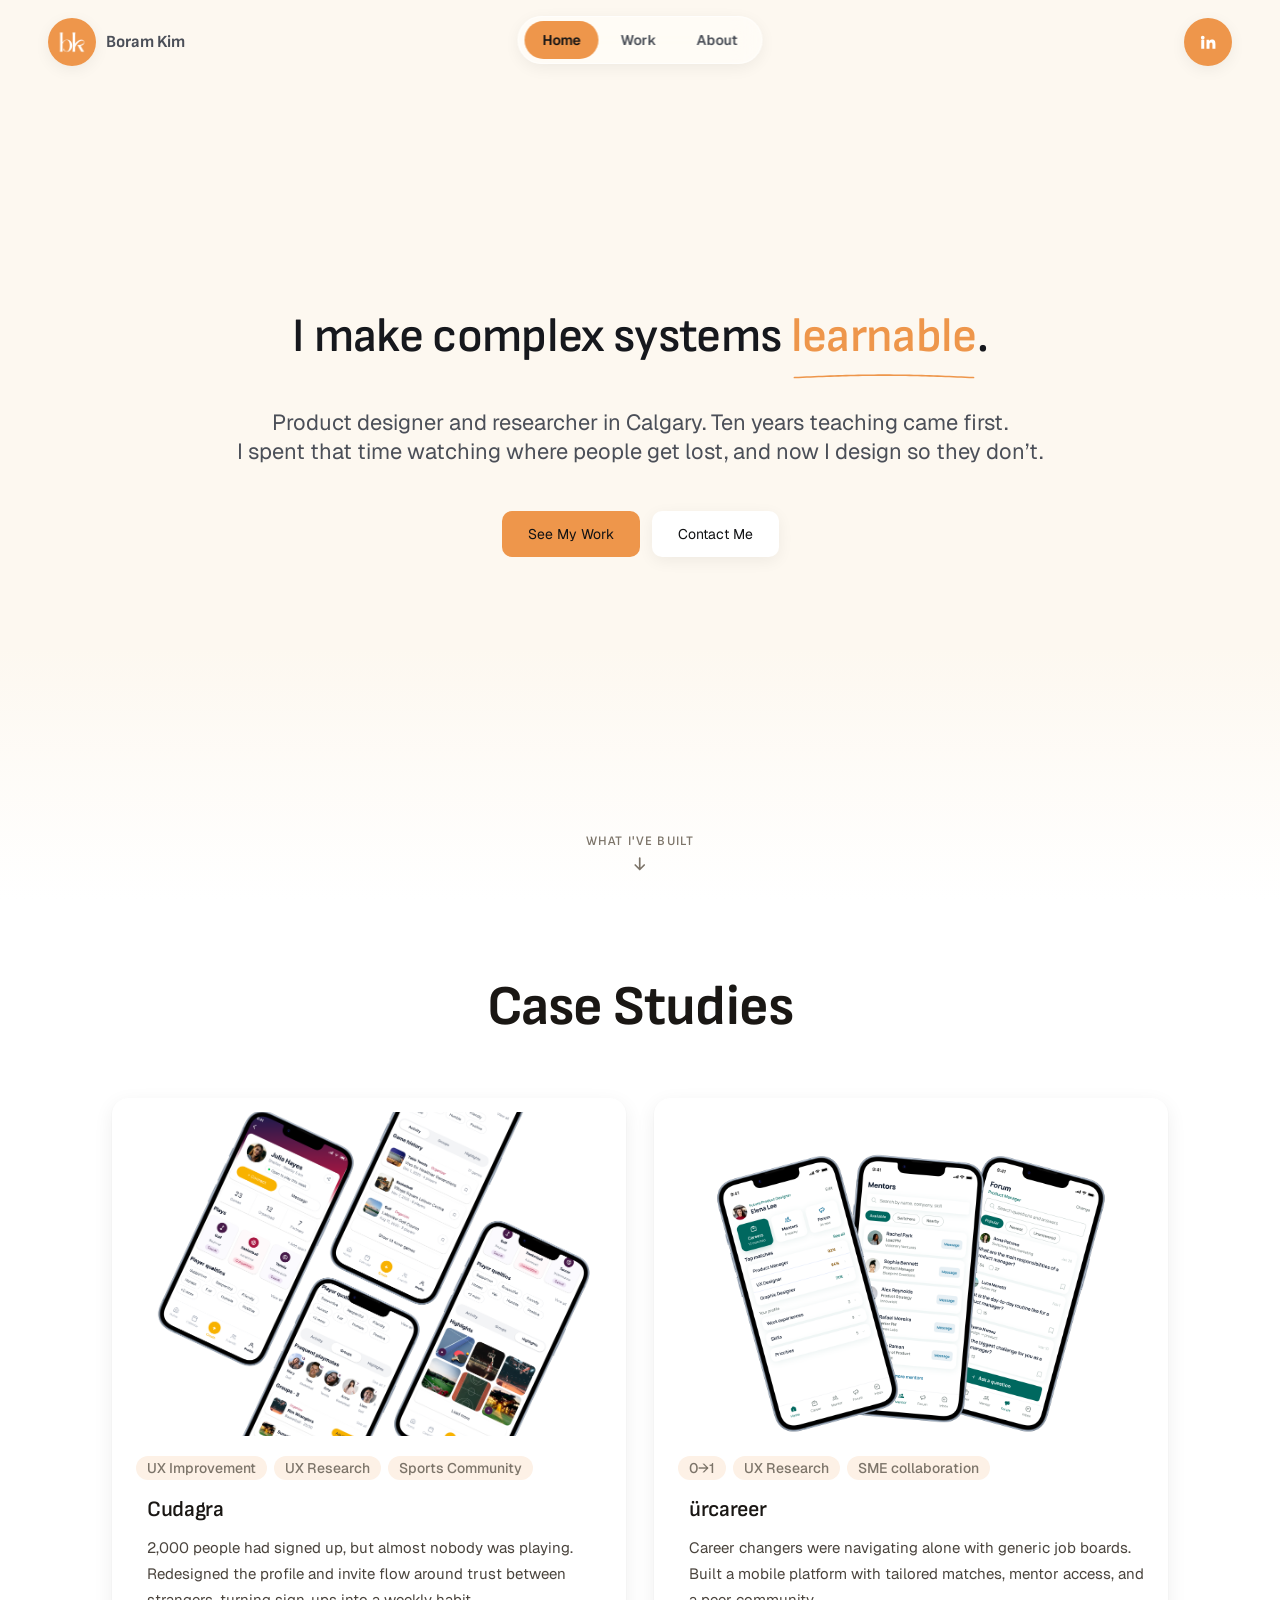
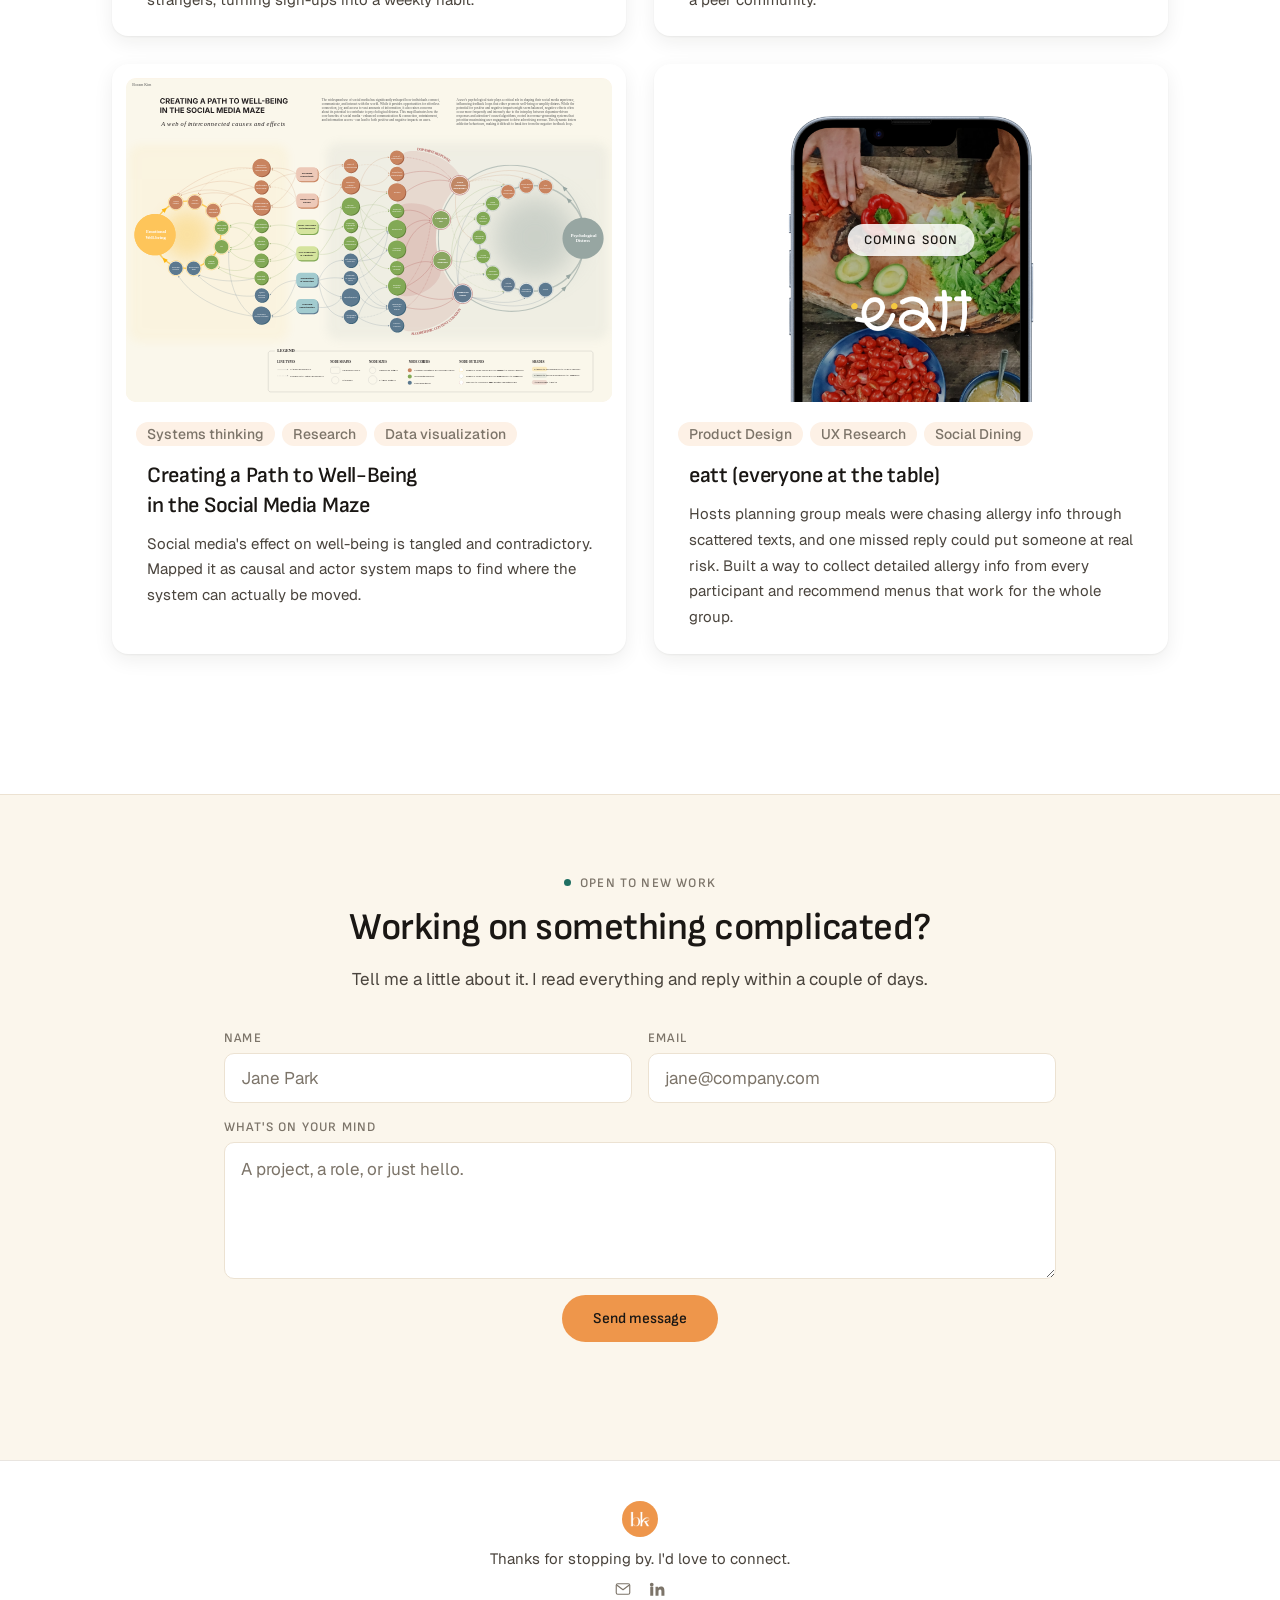
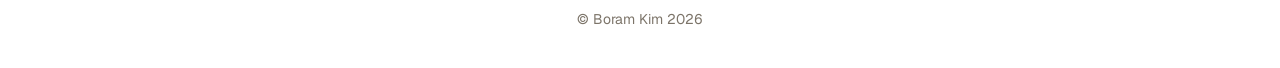
==== commit ddbea735: "Rewrite landing hero and drop the floating icon arch The headline is now "I make complex systems lea" ====
--- a/index.html
+++ b/index.html
@@ -4,13 +4,25 @@
 <meta charset="UTF-8">
 <meta name="viewport" content="width=device-width, initial-scale=1.0">
 <title>Boram Kim</title>
+<meta name="description" content="I make complex systems learnable.">
+<meta property="og:type" content="website">
+<meta property="og:title" content="Boram Kim">
+<meta property="og:description" content="I make complex systems learnable.">
+<meta property="og:url" content="https://boramkim.com/">
+<meta property="og:image" content="https://boramkim.com/images/og-cover.jpg">
+<meta property="og:image:width" content="1200">
+<meta property="og:image:height" content="630">
+<meta name="twitter:card" content="summary_large_image">
+<meta name="twitter:title" content="Boram Kim">
+<meta name="twitter:description" content="I make complex systems learnable.">
+<meta name="twitter:image" content="https://boramkim.com/images/og-cover.jpg">
 <link rel="icon" type="image/png" sizes="32x32" href="images/favicon-32x32.png">
 <link rel="icon" type="image/png" sizes="16x16" href="images/favicon-16x16.png">
 <link rel="icon" href="images/favicon.ico">
 <link rel="apple-touch-icon" sizes="180x180" href="images/apple-touch-icon.png">
 <link rel="preconnect" href="https://fonts.googleapis.com">
 <link rel="preconnect" href="https://fonts.gstatic.com" crossorigin>
-<link rel="stylesheet" href="https://fonts.googleapis.com/css2?family=Geist:wght@400;500;600&family=Sofia+Sans:wght@400;500;600;700&display=swap">
+<link rel="stylesheet" href="https://fonts.googleapis.com/css2?family=Geist:wght@400;500;600&family=Sofia+Sans:wght@400;500;600;700&display=block">
 <link rel="stylesheet" href="styles.css">
 </head>
 <body>
@@ -49,54 +61,14 @@
 
 <main>
   <section class="hero" id="home">
-    <div class="hero-icons hero-icons-top">
-
-      <div class="icon-bubble" style="--top:12%; --left:33%; --duration:4.8s; --delay:.3s;" data-title="Korea" data-desc="Born and raised in Korea. But I now dream in both Korean and English.">
-        <button class="bubble-circle" aria-label="Korea"><svg class="bubble-icon-svg" xmlns="http://www.w3.org/2000/svg" width="24" height="24" viewBox="0 0 24 24" fill="none" stroke="currentColor" stroke-width="1.75" stroke-linecap="round" stroke-linejoin="round" aria-hidden="true"><path stroke="none" d="M0 0h24v24H0z" fill="none" /><path d="M7 7h6c0 2.5 -1.593 8.474 -6 10" /><path d="M16 5v14l0 -14" /><path d="M16 12h2" /></svg></button>
-      </div>
-
-      <div class="icon-bubble" style="--top:12%; --left:67%; --duration:5.2s; --delay:0s;" data-title="Germany" data-desc="Lived in Germany for two years. Came back with a love for fries and mayo.">
-        <button class="bubble-circle" aria-label="Germany"><svg class="bubble-icon-svg" xmlns="http://www.w3.org/2000/svg" width="24" height="24" viewBox="0 0 24 24" fill="none" stroke="currentColor" stroke-width="1.75" stroke-linecap="round" stroke-linejoin="round" aria-hidden="true"><path stroke="none" d="M0 0h24v24H0z" fill="none" /><path d="M5.5 5.5a2.5 2.5 0 0 0 -2.5 2.5c0 7.18 5.82 13 13 13a2.5 2.5 0 1 0 0 -5a8 8 0 0 1 -8 -8a2.5 2.5 0 0 0 -2.5 -2.5" /><path d="M5.195 5.519l-1.243 -1.989a1 1 0 0 1 .848 -1.53h1.392a1 1 0 0 1 .848 1.53l-1.245 1.99" /><path d="M18.482 18.225l1.989 -1.243a1 1 0 0 1 1.53 .848v1.392a1 1 0 0 1 -1.53 .848l-1.991 -1.245" /></svg></button>
-      </div>
-
-      <div class="icon-bubble" style="--top:36%; --left:12%; --duration:5s; --delay:.8s;" data-title="Canada" data-desc="Landed in Canada 16 years ago and fell in love with it enough to stay permanently.">
-        <button class="bubble-circle" aria-label="Canada"><svg class="bubble-icon-svg" xmlns="http://www.w3.org/2000/svg" width="24" height="24" viewBox="0 0 24 24" fill="none" stroke="currentColor" stroke-width="1.75" stroke-linecap="round" stroke-linejoin="round" aria-hidden="true"><path stroke="none" d="M0 0h24v24H0z" fill="none" /><path d="M5 21c.5 -4.5 2.5 -8 7 -10" /><path d="M13 19c-2.733 0 -4.16 -3.11 -5 -5c-1.892 -.84 -4 -1.826 -4 -4.556c1.014 -.644 2.816 -.649 4 -.444c-.312 -2.071 -.37 -4.414 1 -6c2.364 .369 3 4 3 4c1.463 -1.368 4 -2 6 -2c0 2 -.63 4.538 -2 6q 3.687 .996 4 3c-1.586 1.36 -3.933 1.311 -6 1q .19 1.098 -1 4" /></svg></button>
-      </div>
-
-    </div>
-
     <div class="hero-content measure">
       <h1>
-        A designer with a few unexpected <span class="highlight">side quests.<svg class="wavy" viewBox="0 0 100 10" preserveAspectRatio="none"><path d="M2,7 Q50,1 98,7" fill="none"/></svg></span>
+        I make complex systems <span class="untangle"><span class="ch">l</span><span class="ch">e</span><span class="ch">a</span><span class="ch">r</span><span class="ch">n</span><span class="ch">a</span><span class="ch">b</span><span class="ch">l</span><span class="ch">e</span><svg class="untangle-knot" viewBox="0 0 200 48" preserveAspectRatio="none" aria-hidden="true"><path class="knot-messy" d=""></path><path class="knot-tidy" d="M4.00,30.00L8.27,29.72L12.53,29.44L16.80,29.17L21.07,28.90L25.33,28.63L29.60,28.37L33.87,28.12L38.13,27.88L42.40,27.65L46.67,27.43L50.93,27.22L55.20,27.03L59.47,26.85L63.73,26.68L68.00,26.54L72.27,26.40L76.53,26.29L80.80,26.20L85.07,26.12L89.33,26.06L93.60,26.02L97.87,26.00L102.13,26.00L106.40,26.02L110.67,26.06L114.93,26.12L119.20,26.20L123.47,26.29L127.73,26.40L132.00,26.54L136.27,26.68L140.53,26.85L144.80,27.03L149.07,27.22L153.33,27.43L157.60,27.65L161.87,27.88L166.13,28.12L170.40,28.37L174.67,28.63L178.93,28.90L183.20,29.17L187.47,29.44L191.73,29.72L196.00,30.00"></path></svg></span>.
       </h1>
     </div>
 
-    <div class="hero-icons hero-icons-bottom">
-
-      <div class="icon-bubble" style="--top:36%; --left:88%; --duration:5s; --delay:.5s;" data-title="Teacher" data-desc="Taught 500+ students, only to realize that they were actually the ones teaching me.">
-        <button class="bubble-circle" aria-label="Teacher"><svg class="bubble-icon-svg" xmlns="http://www.w3.org/2000/svg" width="24" height="24" viewBox="0 0 24 24" fill="none" stroke="currentColor" stroke-width="1.75" stroke-linecap="round" stroke-linejoin="round" aria-hidden="true"><path stroke="none" d="M0 0h24v24H0z" fill="none" /><path d="M8 19h-3a2 2 0 0 1 -2 -2v-10a2 2 0 0 1 2 -2h14a2 2 0 0 1 2 2v11a1 1 0 0 1 -1 1" /><path d="M11 17a1 1 0 0 1 1 -1h4a1 1 0 0 1 1 1v1a1 1 0 0 1 -1 1h-4a1 1 0 0 1 -1 -1l0 -1" /></svg></button>
-      </div>
-
-      <div class="icon-bubble" style="--top:66%; --left:19%; --duration:5.4s; --delay:.6s;" data-title="Piano" data-desc="Started at 23, and after 5 years of intense practice, I passed RCM Level 9. My fingers refused to pursue Level 10.">
-        <button class="bubble-circle" aria-label="Piano"><svg class="bubble-icon-svg" xmlns="http://www.w3.org/2000/svg" width="24" height="24" viewBox="0 0 24 24" fill="none" stroke="currentColor" stroke-width="1.75" stroke-linecap="round" stroke-linejoin="round" aria-hidden="true"><path stroke="none" d="M0 0h24v24H0z" fill="none" /><path d="M16 12a4.16 4.16 0 0 1 -5.62 3.89a3.78 3.78 0 0 1 -2.38 -3.39a3.42 3.42 0 0 1 2.34 -3.38l3.79 -1.42a2.89 2.89 0 0 0 1.87 -2.7a2 2 0 1 0 -4 0v14a2 2 0 1 1 -4 0" /></svg></button>
-      </div>
-
-      <div class="icon-bubble" style="--top:80%; --left:50%; --duration:5.6s; --delay:.9s;" data-title="Mt. Fuji" data-desc="Climbed 90% of Mt. Fuji before altitude sickness politely asked me to stop.">
-        <button class="bubble-circle" aria-label="Mt. Fuji"><svg class="bubble-icon-svg" xmlns="http://www.w3.org/2000/svg" width="24" height="24" viewBox="0 0 24 24" fill="none" stroke="currentColor" stroke-width="1.75" stroke-linecap="round" stroke-linejoin="round" aria-hidden="true"><path stroke="none" d="M0 0h24v24H0z" fill="none" /><path d="M3 20h18l-6.921 -14.612a2.3 2.3 0 0 0 -4.158 0l-6.921 14.612" /><path d="M7.5 11l2 2.5l2.5 -2.5l2 3l2.5 -2" /></svg></button>
-      </div>
-
-    </div>
-
-    <div class="icon-story-card" id="iconStoryCard" role="dialog" aria-hidden="true">
-      <span class="icon-story-icon" id="iconStoryIcon" aria-hidden="true"></span>
-      <span class="icon-story-body">
-        <strong class="icon-story-title" id="iconStoryTitle"></strong>
-        <p class="icon-story-desc" id="iconStoryDesc"></p>
-      </span>
-    </div>
-
     <div class="hero-copy measure">
-      <p class="subtitle">They give me more ways<br class="mobile-break"> to see, question, and solve problems.</p>
+      <p class="subtitle">Product designer and researcher in Calgary. Ten years teaching came first.<br class="subtitle-break"> I spent that time watching where people get lost, and now I design so they don’t.</p>
       <div class="hero-actions">
         <a href="#work" class="btn-primary">See My Work</a>
         <a href="#contact" class="btn-secondary">Contact Me</a>
@@ -170,7 +142,7 @@
     <div class="contact" id="contact">
       <div class="contact-head">
         <span class="contact-status"><span class="contact-dot"></span>Open to new work</span>
-        <h2>Got a side quest of your own?</h2>
+        <h2>Working on something complicated?</h2>
         <p>Tell me a little about it. I read everything and reply within a couple of days.</p>
       </div>
 
--- a/styles.css
+++ b/styles.css
@@ -27,6 +27,16 @@
   --text-micro: 0.6875rem; /* interview-insight card labels */
   --text-metric: clamp(2.5rem, 1.8rem + 3.0vw, 3.75rem);
   --text-num-lg: clamp(1.75rem, 1.4rem + 1.2vw, 2.25rem); /* case-study row numbering */
+
+  /* Sized to the sentence, not to a step on the scale — both headlines below
+     are fixed copy that has to land on a set number of lines.
+     --text-hero keeps "I make complex systems learnable." on ONE line from
+     ~736px up (measured: the string is 16.21x its font-size, against the
+     832px --measure column), and lets it fall to two lines on phones.
+     --text-statement keeps the about page's title on TWO lines, with ~40px
+     of slack on the longer line so it can't tip to three. */
+  --text-hero: clamp(1.5rem, 0.73rem + 3.85vw, 3rem);
+  --text-statement: clamp(1.75rem, 1.1rem + 1.9vw, 2.25rem);
 
   --leading-display: 1.0;
   --leading-tight: 1.10;
@@ -317,12 +327,11 @@
   align-content: center; /* without this, the two auto rows stretch to fill
     the hero and each child centers inside its own oversized row instead of
     the headline+copy centering together as one compact block */
-  /* top clears the header, plus the shallow icon arch above the headline
-     (24px min clearance from the headline itself, computed in script.js) —
-     6.5rem base header clearance + ~124px for the arch's own depth (~80px)
-     and badge size (~44px), plus another 4rem so the centered content sits
-     lower rather than leaving most of the slack as empty space below it. */
-  padding: 18.25rem 0 5.75rem;
+  /* Top padding only has to clear the absolutely-positioned navbar now that
+     the icon arch is gone — 7.75rem is the same clearance .cs-hero and the
+     about page's .page-intro use, so the headline lands at a consistent
+     height across the site. */
+  padding: 7.75rem 0 5.75rem;
   overflow: hidden;
   color: var(--landing-ink);
 
@@ -346,10 +355,10 @@
 }
 
 .hero h1 {
-  /* --text-display is documented as hero-only at 44→80px (design-system.md §3.2);
-     using --text-h1 (36→56px) instead — still an existing design-system token,
-     just the next size down, no new value introduced */
-  font-size: var(--text-h1);
+  /* --text-h1 topped out at 56px, where this headline needs 908px against an
+     832px column and so always broke to two lines. --text-hero is the same
+     shape of token, capped where the line actually fits. */
+  font-size: var(--text-hero);
   line-height: var(--leading-tight);
   letter-spacing: var(--tracking-tight);
 }
@@ -358,7 +367,11 @@
 /* Top padding matches .hero's so content clears the absolutely-positioned navbar. */
 
 .page-intro {
-  padding: 6.5rem 0 4rem;
+  /* padding-block only — the inline gutter comes from the .measure/.measure-wide
+     class alongside it. The old `padding: 6.5rem 0 4rem` shorthand won on source
+     order and zeroed that gutter, which left the heading hanging a full gutter
+     to the left of the content it sits above. */
+  padding-block: 6.5rem 4rem;
   text-align: center;
 }
 
@@ -367,6 +380,14 @@
   line-height: var(--leading-tight);
   letter-spacing: var(--tracking-tight);
 }
+
+/* The about page's h1 is a full sentence rather than a label, so it needs the
+   size that lets it sit on two lines (see --text-statement). */
+/* Broken at the comma rather than left to text-wrap: balance — balancing put
+   the break inside "now designing", and a punctuation break reads better than
+   an even one. The <br> is dropped below the mobile breakpoint, where the
+   second line no longer fits on its own and natural wrapping is tidier. */
+body.about-page .page-intro h1 { font-size: var(--text-statement); }
 
 /* ---------- About page: hero gradient (mirrors .hero's cream-to-white fade) ---------- */
 
@@ -456,14 +477,6 @@
   margin-bottom: 1.25rem;
 }
 
-.intro-card h2 {
-  font-size: var(--text-h2);
-  line-height: var(--leading-tight);
-  letter-spacing: var(--tracking-tight);
-  color: var(--color-ink);
-  margin-bottom: 1.125rem;
-}
-
 .intro-card p {
   font-size: var(--text-body);
   line-height: var(--leading-body);
@@ -475,8 +488,8 @@
 
 /* ---------- About page: education + career ---------- */
 
-.education-wrap { padding-block: 1rem 3rem; }
-.timeline-wrap { padding-block: 1rem 4rem; }
+.education-wrap { padding-block: 1rem 7rem; }
+.timeline-wrap { padding-block: 1rem 5.5rem; }
 
 .section-head { margin-bottom: clamp(1.5rem, 4vw, 2.25rem); }
 
@@ -629,25 +642,43 @@
   margin-block: 44px 64px;
 }
 
-.highlight {
+/* Hero headline: the knot under "learnable" pulls itself straight.
+   Every animated value is written frame-by-frame by script.js, so there is no
+   transition or keyframe to declare here — which is also why the resting state
+   below is the *finished* state. If the script never runs, the word still
+   reads correctly with its clean underline already in place. */
+
+.untangle {
   position: relative;
   display: inline-block;
   color: var(--yellow);
-}
-
-.highlight .wavy {
+  white-space: nowrap;
+}
+
+/* The .ch spans are plain inline text and carry no styling of their own: they
+   exist only as handles for the colour resolve, which script.js writes inline.
+   Leaving them unstyled means the resting state is the finished one — the word
+   inherits the accent colour from .untangle whether or not the script runs. */
+
+.untangle-knot {
   position: absolute;
   left: 0;
-  bottom: -8px;
+  bottom: -0.52em;
   width: 100%;
-  height: 10px;
-}
-
-.highlight .wavy path {
-  stroke: var(--yellow);
-  stroke-width: 3;
+  height: 0.62em;
+  overflow: visible;
+}
+
+.untangle-knot path {
+  fill: none;
+  stroke-width: 2.5;
   stroke-linecap: round;
-}
+  stroke-linejoin: round;
+}
+
+/* the tangled state is gray and starts hidden; the resolved line is the accent */
+.untangle-knot .knot-messy { stroke: var(--gray); opacity: 0; }
+.untangle-knot .knot-tidy  { stroke: var(--yellow); }
 
 .subtitle {
   color: var(--gray-dark);
@@ -657,7 +688,8 @@
   margin: 0 0 44px;
 }
 
-.mobile-break { display: none; }
+.subtitle-break { display: inline; }
+.statement-break { display: inline; }
 
 .hero-actions {
   display: flex;
@@ -719,202 +751,6 @@
   0%, 100% { transform: translateY(0);        opacity: .4; }
   50%      { transform: translateY(.375rem);  opacity: 1; }
 }
-
-/* ---------- Floating icon bubbles ---------- */
-
-.hero-icons {
-  position: absolute;
-  /* matches .hero's own padding, so top:%/bottom:% on bubbles clears the
-     header/scroll-cue instead of measuring against the full hero box */
-  top: 16.25rem;
-  right: 0;
-  bottom: 5.75rem;
-  left: 0;
-}
-
-.icon-bubble {
-  position: absolute;
-  top: var(--top);
-  left: var(--left);
-  transform: translate(-50%, -50%);
-  animation: float var(--duration, 5s) ease-in-out infinite;
-  animation-delay: var(--delay, 0s);
-  z-index: 3;
-  /* Hidden until script.js measures the headline and adds .is-positioned —
-     without this, badges flash in their scattered ambient-float layout
-     first, then jump to the arch's anchor point once JS runs. Applies at
-     every width now — the arch runs on phones too, not just desktop/tablet. */
-  opacity: 0;
-}
-
-.icon-bubble.active {
-  animation-play-state: paused;
-  z-index: 11;
-}
-
-/* Hero icon-bubble entrance: burst out from the "side quests." anchor point
-   (--anchor-x/--anchor-y) and settle into the computed arch position
-   (--final-x/--final-y, both set by script.js) once JS takes over placement
-   for a bubble. animation-fill-mode: both (in the shorthand below) holds
-   the keyframe's 0% state for the badge's own delay slice instead of
-   showing the animation-free base state, which is what caused each badge
-   to flash at its resting position before snapping back to the anchor. */
-.icon-bubble.is-positioned {
-  left: var(--final-x);
-  top: var(--final-y);
-  /* back-out easing (overshoots past scale 1 before settling) reads as a
-     clear "pop" out of the anchor point, rather than a gentle fade-and-glide.
-     idleBob picks up right where badgeIn ends (its own delay + duration) so
-     each badge keeps a small resting bob afterwards — a hint that it's
-     interactive, not just decoration. */
-  animation: badgeIn 0.6s cubic-bezier(0.34, 1.56, 0.64, 1) var(--arch-delay, 0s) both,
-             idleBob var(--duration, 4s) ease-in-out calc(var(--arch-delay, 0s) + 0.6s) infinite;
-}
-
-@keyframes badgeIn {
-  from {
-    left: var(--anchor-x);
-    top: var(--anchor-y);
-    opacity: 0;
-    transform: translate(-50%, -50%) scale(0.1);
-  }
-  to {
-    left: var(--final-x);
-    top: var(--final-y);
-    opacity: 1;
-    transform: translate(-50%, -50%) scale(1);
-  }
-}
-
-@keyframes idleBob {
-  0%, 100% { transform: translate(-50%, -50%) translateY(0); }
-  50% { transform: translate(-50%, -50%) translateY(-6px); }
-}
-
-@keyframes float {
-  0%, 100% { transform: translate(-50%, -50%) translateY(0); }
-  50% { transform: translate(-50%, -50%) translateY(-14px); }
-}
-
-.bubble-circle {
-  width: clamp(3.25rem, 5.1vw, 4.6875rem);   /* docs/landing-structure-update.md §2 size */
-  height: clamp(3.25rem, 5.1vw, 4.6875rem);
-  border-radius: 50%;
-  background: transparent;
-  box-shadow: none;
-  display: flex;
-  align-items: center;
-  justify-content: center;
-  font-size: clamp(2.125rem, 3.4vw, 3.125rem);   /* 34 → 50px, docs/landing-structure-update.md §2 */
-  font-family: "Apple Color Emoji", "Segoe UI Emoji", "Noto Color Emoji", sans-serif;
-  transition: transform 0.2s ease, filter 0.2s ease;
-}
-
-.bubble-circle:hover {
-  transform: scale(1.1);
-  filter: drop-shadow(0 8px 12px rgba(17, 18, 20, 0.18));
-}
-
-/* Post-entrance "look, click me" wave (script.js): a left-to-right sweep of
-   pulses, timed and cancelled entirely from JS. Lives on .bubble-circle
-   rather than .icon-bubble so it doesn't fight the arch position/idle-bob
-   transform on the parent. */
-.bubble-circle.wave-pulse {
-  /* A peak is a local max — velocity is mathematically zero there no matter
-     how this is built, in one eased segment or two. What actually reads as
-     "smooth" is a rounded sine-shaped curve through that zero point rather
-     than two independently-eased ramps meeting at it. `linear` plus many
-     close keyframe stops traces that curve directly (a piecewise-linear
-     approximation of scale(t) = 1 + 0.18*sin(πt)) instead of asking one or
-     two cubic-bezier segments to approximate it and creating a seam. */
-  animation: badgeWavePulse 0.4s linear;
-}
-
-@keyframes badgeWavePulse {
-  0%   { transform: scale(1);     filter: none; }
-  10%  { transform: scale(1.056); filter: drop-shadow(0 1.9px 3.1px rgba(17, 18, 20, 0.05)); }
-  20%  { transform: scale(1.106); filter: drop-shadow(0 3.5px 5.9px rgba(17, 18, 20, 0.094)); }
-  30%  { transform: scale(1.146); filter: drop-shadow(0 4.6px 7.7px rgba(17, 18, 20, 0.122)); }
-  40%  { transform: scale(1.171); filter: drop-shadow(0 5.6px 9.3px rgba(17, 18, 20, 0.148)); }
-  50%  { transform: scale(1.18);  filter: drop-shadow(0 6px 10px rgba(17, 18, 20, 0.16)); }
-  60%  { transform: scale(1.171); filter: drop-shadow(0 5.6px 9.3px rgba(17, 18, 20, 0.148)); }
-  70%  { transform: scale(1.146); filter: drop-shadow(0 4.6px 7.7px rgba(17, 18, 20, 0.122)); }
-  80%  { transform: scale(1.106); filter: drop-shadow(0 3.5px 5.9px rgba(17, 18, 20, 0.094)); }
-  90%  { transform: scale(1.056); filter: drop-shadow(0 1.9px 3.1px rgba(17, 18, 20, 0.05)); }
-  100% { transform: scale(1);     filter: none; }
-}
-
-.bubble-icon-img {
-  /* Color emoji glyphs (piano, etc.) render with much more visual ink than
-     their nominal font-size box, so this is sized up from .bubble-circle's
-     font-size to read as the same size on screen. */
-  height: clamp(2.3rem, 3.68vw, 3.4rem);
-  width: auto;
-  display: block;
-}
-
-.bubble-icon-svg {
-  height: clamp(1.75rem, 2.7vw, 2.5rem);
-  width: auto;
-  display: block;
-  color: var(--landing-accent);
-}
-
-.icon-bubble.active .bubble-circle {
-  transform: scale(1.1);
-  filter: drop-shadow(0 8px 12px rgba(17, 18, 20, 0.18));
-}
-
-/* Icon story card — one shared instance (script.js), repositioned and
-   repopulated per click instead of a per-bubble speech-bubble tooltip. */
-
-.icon-story-card {
-  position: absolute;
-  width: 290px;
-  background: var(--white);
-  color: var(--ink);
-  padding: 14px 16px;
-  border-radius: 14px;
-  box-shadow: 0 12px 30px rgba(17, 18, 20, 0.14);
-  display: flex;
-  align-items: flex-start;
-  gap: 10px;
-  text-align: left;
-  opacity: 0;
-  pointer-events: none;
-  transform: translate(-50%, -100%) scale(0.92);
-  transform-origin: bottom center;
-  transition: opacity 0.18s ease, transform 0.18s ease;
-  z-index: 20;
-}
-
-.icon-story-card.is-open {
-  opacity: 1;
-  pointer-events: auto;
-  transform: translate(-50%, -100%) scale(1);
-}
-
-.icon-story-icon {
-  flex: none;
-  width: 40px;
-  height: 40px;
-  border-radius: 50%;
-  background: var(--color-brand-soft);
-  color: var(--landing-accent);
-  display: grid;
-  place-items: center;
-}
-
-.icon-story-icon svg { width: 26px; height: 26px; }
-
-.icon-story-title {
-  display: block;
-  font-size: 13px;
-  margin-bottom: 3px;
-  color: var(--ink);
-}
-
-.icon-story-desc { margin: 0; font-size: 13px; line-height: 1.5; color: var(--gray); }
 
 /* ---------- Work (Case Studies + Contact) ---------- */
 
@@ -1500,6 +1336,7 @@
 .cs-block > p { margin-top: 1.5rem; }
 
 .cs-insightbox-standalone { margin-top: 1.5rem; }
+.cs-insightbox-standalone p { font-weight: 600; }
 
 .cs-sub { margin-top: clamp(2.25rem, 4vw, 3.5rem); }
 
@@ -1926,7 +1763,10 @@
   overflow: hidden;
   background: var(--color-paper-sunken);
   cursor: grab;
-  touch-action: pan-y;
+  /* Claims all single/multi-finger gestures for our own pan/pinch-zoom
+     handlers — pan-y left vertical drags to the browser's native scroll,
+     which hijacked one-finger panning and left pinch-zoom dead on touch. */
+  touch-action: none;
 }
 
 .cs-vstage.is-dragging { cursor: grabbing; }
@@ -2232,15 +2072,19 @@
 
   .nav-inner { grid-template-columns: 1fr; }
 
+  /* Otherwise still renders in normal flow at the same top-right corner
+     the now-fixed .nav-burger occupies, peeking out from behind it. */
+  .btn-linkedin { display: none; }
+
   /* Fixed (not absolute, like the rest of .navbar) so the burger and its
      menu — unlike the LinkedIn button — stay on screen while scrolling,
-     the same way .nav-pill does on desktop. Pinned to the left since
-     .nav-brand is hidden here and would otherwise leave that side empty. */
+     the same way .nav-pill does on desktop. Pinned to the right so it
+     doesn't sit on top of the hero headline/icons underneath it. */
   .nav-burger {
     display: flex;
     position: fixed;
     top: 16px;
-    left: var(--page-gutter);
+    right: var(--page-gutter);
     z-index: 50;
   }
 
@@ -2248,7 +2092,7 @@
     display: flex;
     position: fixed;
     top: calc(16px + var(--nav-h) + 8px);
-    left: var(--page-gutter);
+    right: var(--page-gutter);
     z-index: 50;
   }
 
@@ -2271,7 +2115,8 @@
     text-align: center;
   }
 
-  .mobile-break { display: block; }
+  .subtitle-break { display: none; }
+  .statement-break { display: none; }
 
   .contact {
     padding: 48px var(--page-gutter) 56px;
@@ -2281,15 +2126,6 @@
   .contact-form {
     grid-template-columns: 1fr;
   }
-}
-
-@media (max-width: 480px) {
-  /* Everything else about the hero (the icon arch included — see
-     computeArchTargets in script.js, which scales the whole arch to fit
-     around the headline at any width) holds at every viewport size now.
-     Only the click card's fixed 290px width still needs a narrower-phone
-     concession, so it doesn't crowd the hero's own edges. */
-  .icon-story-card { width: min(290px, 82vw); }
 }
 
 @media (max-width: 900px) and (min-width: 46.01rem) {
@@ -2413,8 +2249,6 @@
 
 @media (prefers-reduced-motion: reduce) {
   html { scroll-behavior: auto; }
-  .icon-bubble, .icon-bubble.is-positioned { animation: none; }
-  .bubble-circle.wave-pulse { animation: none; }
   .scroll-cue svg { animation: none; }
   .cs-maps-hint svg { animation: none; }
 }
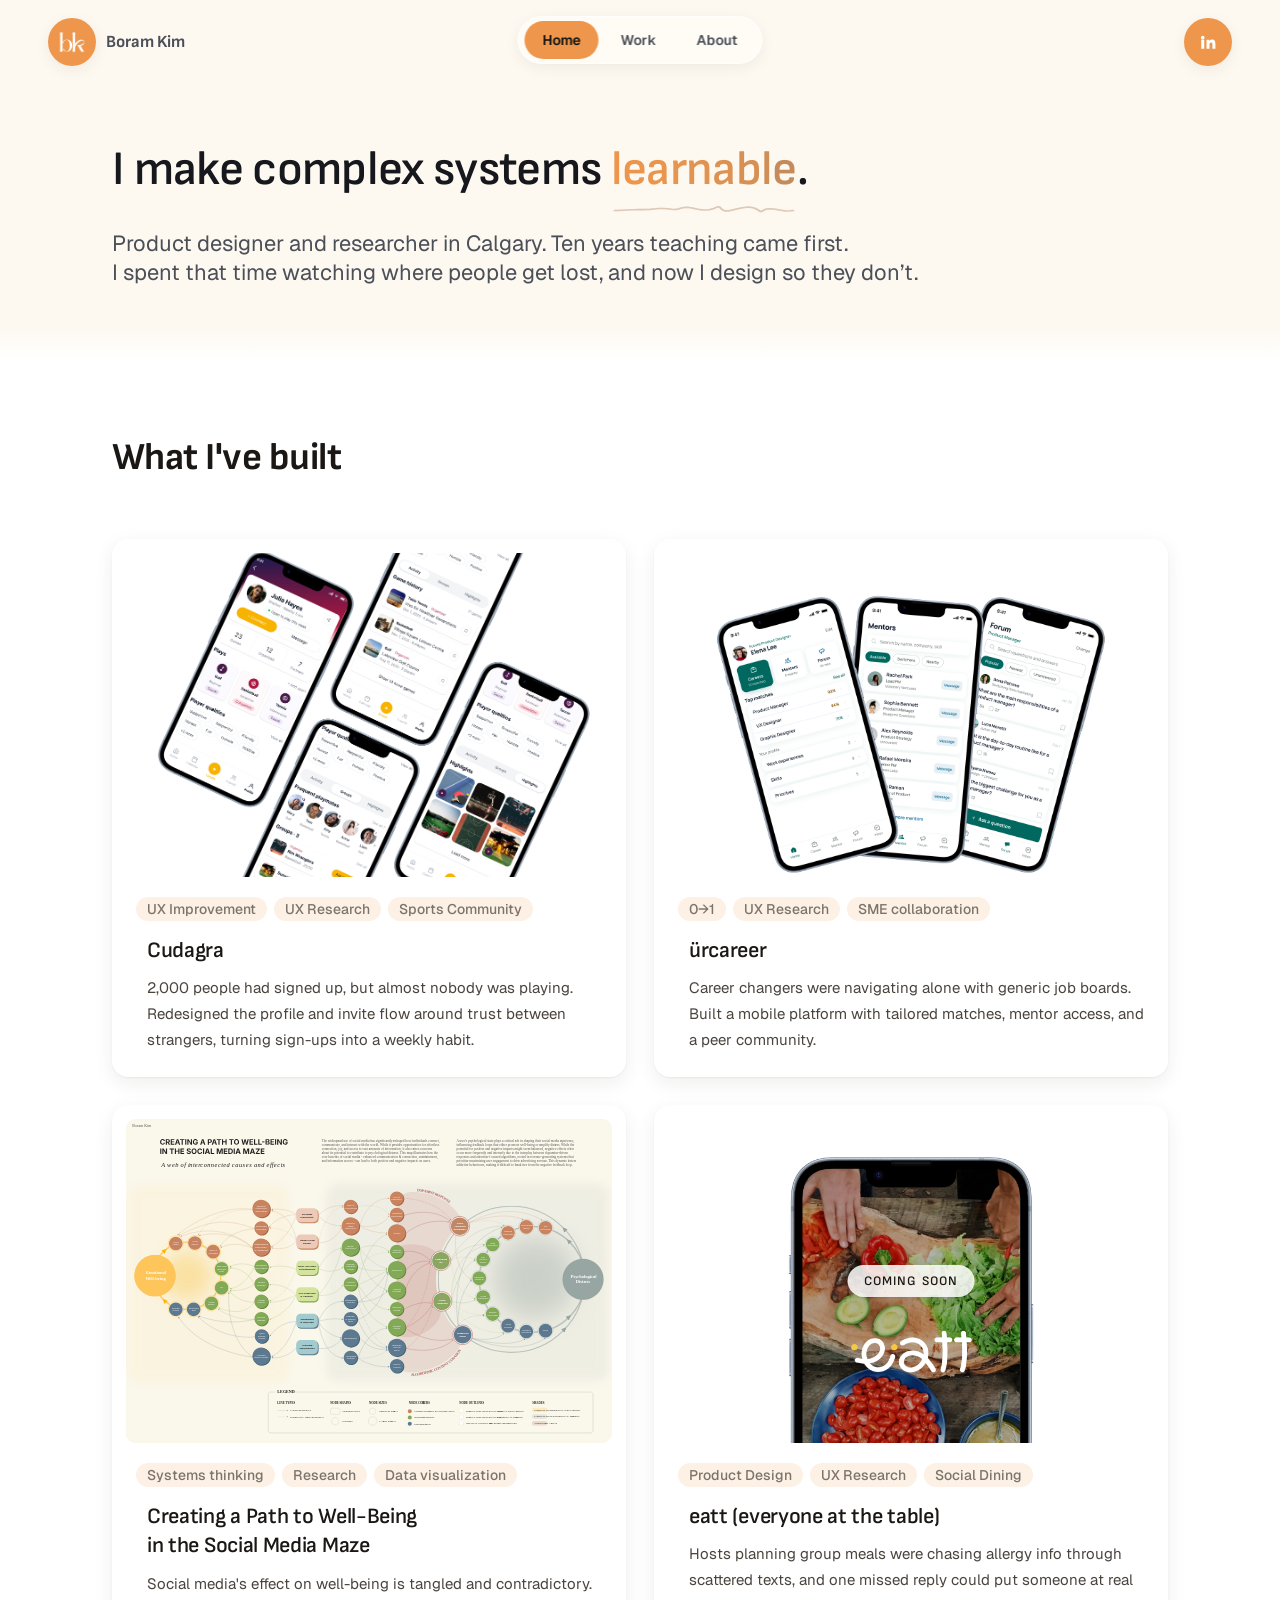
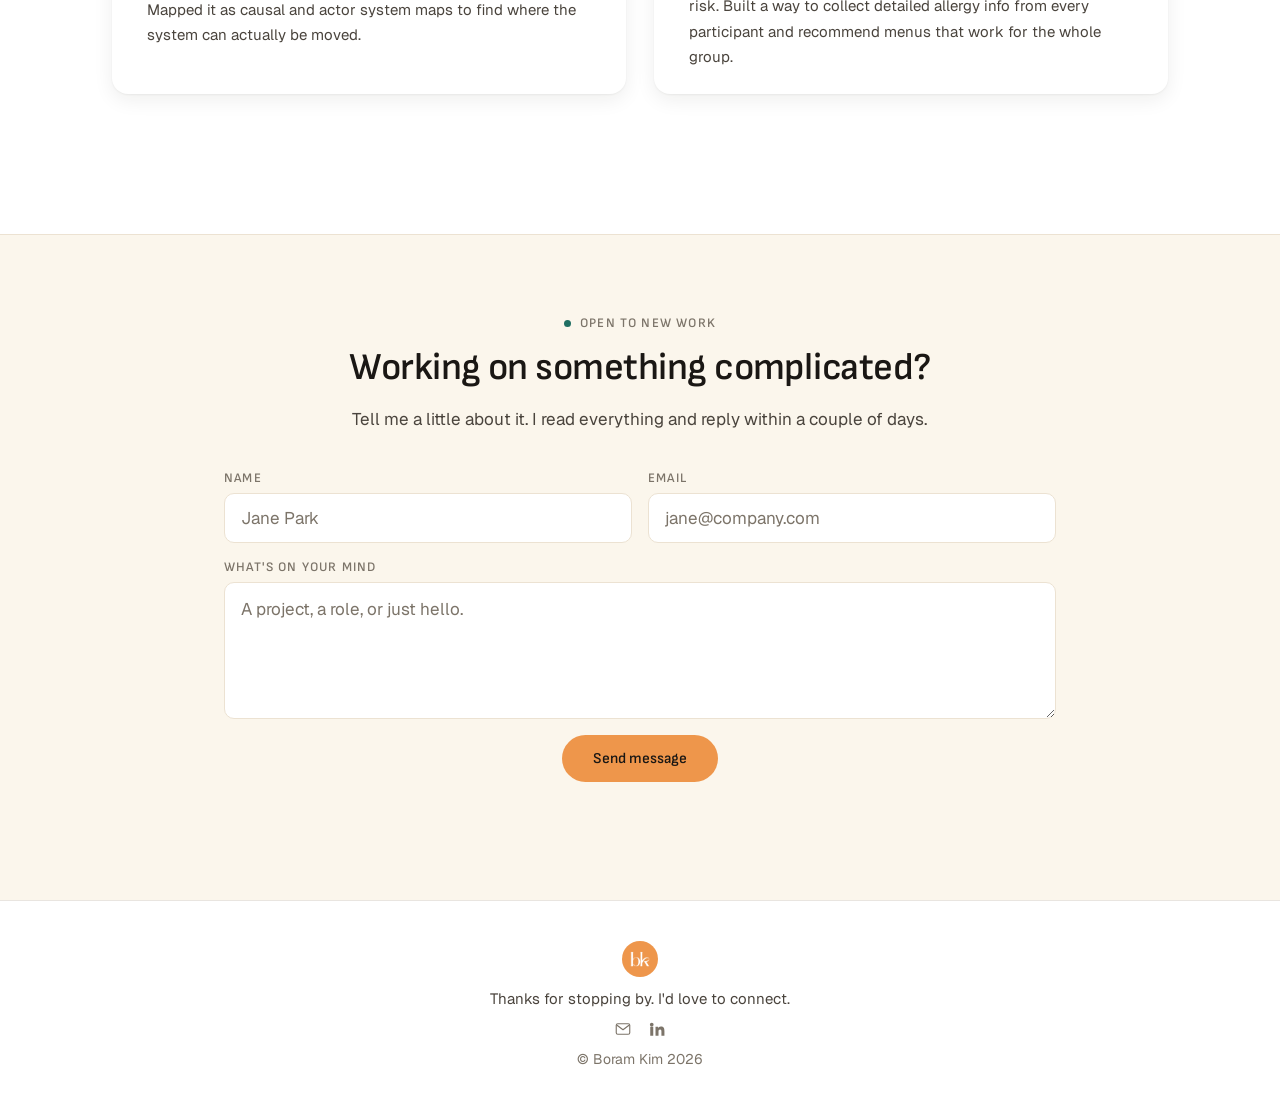
==== commit 73d5d208: "Redesign landing hero: left-aligned headline, remove CTA buttons, extend cream gradient Move headlin" ====
--- a/index.html
+++ b/index.html
@@ -61,34 +61,21 @@
 
 <main>
   <section class="hero" id="home">
-    <div class="hero-content measure">
+    <div class="hero-content measure-wide">
       <h1>
         I make complex systems <span class="untangle"><span class="ch">l</span><span class="ch">e</span><span class="ch">a</span><span class="ch">r</span><span class="ch">n</span><span class="ch">a</span><span class="ch">b</span><span class="ch">l</span><span class="ch">e</span><svg class="untangle-knot" viewBox="0 0 200 48" preserveAspectRatio="none" aria-hidden="true"><path class="knot-messy" d=""></path><path class="knot-tidy" d="M4.00,30.00L8.27,29.72L12.53,29.44L16.80,29.17L21.07,28.90L25.33,28.63L29.60,28.37L33.87,28.12L38.13,27.88L42.40,27.65L46.67,27.43L50.93,27.22L55.20,27.03L59.47,26.85L63.73,26.68L68.00,26.54L72.27,26.40L76.53,26.29L80.80,26.20L85.07,26.12L89.33,26.06L93.60,26.02L97.87,26.00L102.13,26.00L106.40,26.02L110.67,26.06L114.93,26.12L119.20,26.20L123.47,26.29L127.73,26.40L132.00,26.54L136.27,26.68L140.53,26.85L144.80,27.03L149.07,27.22L153.33,27.43L157.60,27.65L161.87,27.88L166.13,28.12L170.40,28.37L174.67,28.63L178.93,28.90L183.20,29.17L187.47,29.44L191.73,29.72L196.00,30.00"></path></svg></span>.
       </h1>
     </div>
 
-    <div class="hero-copy measure">
+    <div class="hero-copy measure-wide">
       <p class="subtitle">Product designer and researcher in Calgary. Ten years teaching came first.<br class="subtitle-break"> I spent that time watching where people get lost, and now I design so they don’t.</p>
-      <div class="hero-actions">
-        <a href="#work" class="btn-primary">See My Work</a>
-        <a href="#contact" class="btn-secondary">Contact Me</a>
-      </div>
     </div>
-
-    <a class="scroll-cue" href="#work">
-      What I've built
-      <svg width="16" height="16" viewBox="0 0 16 16" fill="none" aria-hidden="true">
-        <path d="M8 2v11M3.5 9L8 13.5 12.5 9"
-              stroke="currentColor" stroke-width="1.7"
-              stroke-linecap="round" stroke-linejoin="round"/>
-      </svg>
-    </a>
   </section>
 
   <section class="work" id="work">
     <div class="work-white">
       <div class="work-head measure-wide">
-        <h2>Case Studies</h2>
+        <h2>What I've built</h2>
       </div>
 
       <div class="grid measure-wide">
--- a/styles.css
+++ b/styles.css
@@ -321,24 +321,25 @@
 
 .hero {
   position: relative;
-  min-height: 100svh;
-  display: grid;
-  place-items: center;
-  align-content: center; /* without this, the two auto rows stretch to fill
-    the hero and each child centers inside its own oversized row instead of
-    the headline+copy centering together as one compact block */
-  /* Top padding only has to clear the absolutely-positioned navbar now that
-     the icon arch is gone — 7.75rem is the same clearance .cs-hero and the
-     about page's .page-intro use, so the headline lands at a consistent
-     height across the site. */
-  padding: 7.75rem 0 5.75rem;
+  /* No longer a full-viewport, vertically centered block — the headline
+     sits at the top and the case-study grid follows immediately after in
+     normal flow, close enough to still be visible (at least partly) on the
+     first screen at typical viewport heights. Top padding clears the
+     absolutely-positioned navbar; 7.75rem is the same clearance .cs-hero
+     and the about page's .page-intro use. */
+  padding: 7.75rem 0 4.5rem;
   overflow: hidden;
   color: var(--landing-ink);
 
+  /* Cream holds almost the full height now, turning white only in the last
+     sliver right at the hero's own bottom edge — the opposite of fading
+     early, which left a long, contentless white stretch between the
+     subtitle and the work section that read as a gap rather than a
+     transition. */
   background: linear-gradient(
     to bottom,
     var(--landing-bg) 0%,
-    var(--landing-bg) 72%,
+    var(--landing-bg) 90%,
     var(--color-paper) 100%
   );
 }
@@ -346,12 +347,19 @@
 .hero-content {
   position: relative;
   z-index: 5;
-  /* text column stays exactly --measure wide, as before — the page-gutter
-     padding here is only a narrow-viewport safety margin, not a width cut */
-  max-width: calc(var(--measure) + 2 * var(--page-gutter));
+  /* Same box-model math as the shared .measure-wide utility (not that class
+     itself, since this also needs text-align/z-index) — matching it exactly
+     is what lines this up with the case-study grid below. The old formula
+     here added a second --page-gutter into the max-width, which was correct
+     for the narrower --measure column this used before, but against
+     --measure-wide it made this box wider than .measure-wide itself and
+     threw off the shared left edge by one gutter. */
+  width: 100%;
+  max-width: var(--measure-wide);
   margin-inline: auto;
+  margin-top: 20px;
   padding-inline: var(--page-gutter);
-  text-align: center;
+  text-align: left;
 }
 
 .hero h1 {
@@ -635,11 +643,15 @@
 .hero-copy {
   position: relative;
   z-index: 5;
-  max-width: calc(var(--measure) + 2 * var(--page-gutter));
+  width: 100%;
+  max-width: var(--measure-wide);
   margin-inline: auto;
   padding-inline: var(--page-gutter);
-  text-align: center;
-  margin-block: 44px 64px;
+  text-align: left;
+  /* Tighter than before — nothing follows inside .hero anymore (no button
+     row), so the only job left is a little breathing room before the work
+     section's own top padding takes over. */
+  margin-block: 32px 0;
 }
 
 /* Hero headline: the knot under "learnable" pulls itself straight.
@@ -685,68 +697,19 @@
   font-weight: 400;
   font-size: var(--text-lead);
   line-height: var(--leading-snug);
-  margin: 0 0 44px;
+  /* Used to reserve room above the button row that sat below it — that row
+     is gone, so .hero's own bottom padding is what separates this from the
+     work section now. */
+  margin: 0;
 }
 
 .subtitle-break { display: inline; }
 .statement-break { display: inline; }
 
-.hero-actions {
-  display: flex;
-  align-items: center;
-  justify-content: center;
-  gap: 12px;
-  flex-wrap: wrap;
-}
-
-.btn-primary, .btn-secondary {
-  padding: 14px 26px;
-  border-radius: 10px;
-  font-weight: 400;
-  font-size: 14px;
-  transition: transform 0.15s ease, box-shadow 0.15s ease;
-}
-
-.btn-primary {
-  background: var(--yellow);
-  color: var(--black);
-}
-
-.btn-secondary {
-  background: var(--white);
-  color: var(--black);
-  box-shadow: 0 4px 16px rgba(17, 18, 20, 0.06);
-}
-
-.btn-primary:hover, .btn-secondary:hover {
-  transform: translateY(-2px);
-  box-shadow: 0 8px 20px rgba(17, 18, 20, 0.1);
-}
-
-/* ---------- Scroll cue ---------- */
-
-.scroll-cue {
-  position: absolute;
-  bottom: 1.75rem;
-  left: 50%;
-  translate: -50% 0;
-  z-index: 2;
-  display: flex;
-  flex-direction: column;
-  align-items: center;
-  gap: 0.4375rem;
-
-  font-family: var(--font-accent);
-  font-size: var(--text-eyebrow);
-  font-weight: 600;
-  letter-spacing: var(--tracking-accent);
-  text-transform: uppercase;
-  color: var(--color-ink-muted);
-  text-decoration: none;
-}
-
-.scroll-cue svg { animation: nudge 2.2s ease-in-out infinite; }
-
+/* .hero-actions/.btn-primary/.btn-secondary/.scroll-cue removed with the
+   hero redesign — no button row, and the work section is visible on the
+   same screen so there's nothing left to cue toward. @keyframes nudge stays:
+   .cs-maps-hint still uses it. */
 @keyframes nudge {
   0%, 100% { transform: translateY(0);        opacity: .4; }
   50%      { transform: translateY(.375rem);  opacity: 1; }
@@ -781,7 +744,7 @@
 }
 
 .work-head {
-  text-align: center;
+  text-align: left;
   margin-bottom: clamp(2.5rem, 5vw, 3.75rem);
 }
 
@@ -790,7 +753,9 @@
   margin: 0;
   font-family: var(--font-display);
   font-weight: 700;
-  font-size: var(--text-h1);          /* not --text-h2 — outweighs the scroll cue above it */
+  /* was --text-h1 to outweigh the scroll cue that used to sit above it —
+     that cue is gone, so this can drop a size. */
+  font-size: var(--text-h2);
   line-height: var(--leading-tight);
   letter-spacing: var(--tracking-tight);
   color: var(--color-ink);
@@ -1186,6 +1151,114 @@
 
 .cs-figure { margin: 0; }
 
+/* ---------- Sketching layout (cudagra.html) ---------- */
+/* One full wireframe photo on the left, in the existing .cs-viewer pan/zoom
+   component (see script.js) rather than a lightbox — the wireframe is a tall
+   phone screen with small handwritten notes, exactly what that component
+   already exists to make legible. The five callouts run down the right,
+   ordered to match the regions they describe top-to-bottom in the image. */
+
+.cs-sketchlayout {
+  margin-top: clamp(2rem, 4vw, 2.75rem);
+  display: grid;
+  grid-template-columns: minmax(0, 48%) 1fr;
+  gap: clamp(1.5rem, 4vw, 3rem);
+  align-items: stretch;
+}
+
+/* The right column runs slightly taller than the image at 48% width, and
+   align-items: stretch on the grid only stretches this item's box — the
+   image itself stayed flush at the top with dead space below it. Centering
+   it in that box puts the leftover space evenly above and below instead. */
+.cs-sketchlayout-fig { margin: 0; align-self: center; }
+
+/* gap sets a firm minimum between callouts; justify-content: space-between
+   then spreads any extra height the wireframe image contributes on top of
+   that, so the list keeps growing to roughly track the image's regions
+   top-to-bottom without ever squeezing closer than the minimum. */
+.cs-sketchlayout-tags {
+  display: flex;
+  flex-direction: column;
+  justify-content: space-between;
+  gap: 2rem;
+}
+
+.cs-sketchtag {
+  display: flex;
+  gap: 0.875rem;
+}
+
+/* Numbered to match the callout pins on the wireframe (see .cs-vpin) —
+   the shared number is the connection, not proximity or color alone. */
+.cs-sketchtag-num {
+  flex: none;
+  width: 1.5rem;
+  height: 1.5rem;
+  margin-top: 0.0625rem;
+  border-radius: 50%;
+  background: var(--color-brand);
+  color: var(--color-paper);
+  font-family: var(--font-accent);
+  font-weight: 700;
+  font-size: 0.75rem;
+  display: grid;
+  place-items: center;
+}
+
+.cs-sketchtag .tag { display: inline-block; }
+
+.cs-sketchtag p {
+  margin: 0.5rem 0 0;
+  font-size: var(--text-body);
+  line-height: var(--leading-body);
+  color: var(--color-ink-secondary);
+}
+
+/* The wireframe is a plain static image (large enough to read without
+   zooming), so pins are just absolutely positioned within .cs-sketchframe —
+   no transform-syncing needed since nothing here pans or scales. */
+.cs-sketchframe {
+  position: relative;
+  border: 1px solid var(--color-line);
+  border-radius: 1.125rem;
+  overflow: hidden;
+  background: var(--color-paper-sunken);
+}
+
+.cs-sketchframe img {
+  display: block;
+  width: 100%;
+  height: auto;
+}
+
+.cs-vpin {
+  position: absolute;
+  left: 1.4%;
+  width: 2.2%;
+  min-width: 1.375rem;
+  aspect-ratio: 1;
+  transform: translateY(-50%);
+  border-radius: 50%;
+  background: var(--color-brand);
+  color: var(--color-paper);
+  font-family: var(--font-accent);
+  font-weight: 700;
+  font-size: 0.75rem;
+  display: grid;
+  place-items: center;
+  box-shadow: var(--shadow-card);
+}
+
+@media (max-width: 46rem) {
+  .cs-sketchlayout { grid-template-columns: 1fr; }
+  .cs-sketchlayout-tags { gap: 1.5rem; }
+}
+
+@media (max-width: 46rem) {
+  .cs-sketchgrid { grid-template-columns: 1fr; }
+}
+
+
 .cs-frame {
   border: 1px solid var(--color-line);
   border-radius: 1.125rem;
@@ -1218,6 +1291,30 @@
 .cs-frame-embed iframe { display: block; width: 100%; height: min(70vh, 640px); border: 0; }
 
 .cs-video { position: relative; overflow: hidden; box-shadow: var(--shadow-card); }
+
+/* Final-presentation video. Deliberately not .cs-video: those are short, muted
+   product loops that autoplay on scroll and pause off-screen (see script.js).
+   This one is narrated and six minutes long, so it carries native controls,
+   never autoplays, and has no .cs-video-pp button — which is also what makes
+   that script skip it. */
+.cs-videoframe {
+  position: relative;
+  aspect-ratio: 16 / 9;
+  overflow: hidden;
+  border: 1px solid var(--color-line);
+  border-radius: 1.125rem;
+  box-shadow: var(--shadow-card);
+  background: var(--color-ink);
+}
+
+/* contain, not cover: a recorded presentation must not be cropped if the
+   source's aspect ratio turns out not to be exactly 16:9 */
+.cs-videoframe-el {
+  display: block;
+  width: 100%;
+  height: 100%;
+  object-fit: contain;
+}
 
 /* Source export has a hairline dark column baked into its right edge —
    scale past the frame by a hair and let the wrapper's overflow clip it,
@@ -1474,6 +1571,16 @@
   font-size: var(--text-caption);
   color: var(--color-ink-muted);
 }
+
+/* Same left-rule treatment as .cs-pull, sized for a longer first-person
+   passage rather than a single pulled quote. */
+.cs-vrule {
+  margin-top: 2rem;
+  padding-left: 1.5rem;
+  border-left: 2px solid var(--color-line-strong);
+}
+
+.cs-vrule p + p { margin-top: 1.25rem; }
 
 .cs-stats {
   margin-top: 2.5rem;
@@ -1934,6 +2041,206 @@
   color: var(--color-ink-muted);
 }
 
+.cs-link {
+  color: var(--color-brand-ink);
+  font-weight: 500;
+  text-decoration: underline;
+  text-underline-offset: 0.15em;
+}
+
+.cs-link:hover { color: var(--color-ink); }
+
+/* Competitor analysis (cudagra.html): three example screens, each with the
+   app's logo above it and the observation note pinned on top of the shot
+   itself rather than beside it — a deliberate scrapbook/board feel, and the
+   note only ever falls over empty space in the source screenshots. */
+.cs-ca-row {
+  margin-top: clamp(2rem, 4vw, 2.75rem);
+  display: grid;
+  grid-template-columns: repeat(3, 1fr);
+  /* Fixed (not vw-scaled): a vw-based gap shrinks on narrow viewports
+     faster than the note's overhang does, which is what let it collide with
+     the next card. This also reads as the visible separation between one
+     screenshot+note set and the next, so it's generous on purpose. */
+  column-gap: 3rem;
+  row-gap: 3.5rem;
+}
+
+/* <figure> carries a 40px left/right user-agent margin by default — unset
+   here (cs-figure resets it the same way elsewhere), or the card renders far
+   narrower than its own grid column. */
+.cs-ca-card { margin: 0; }
+
+.cs-ca-head {
+  display: flex;
+  align-items: center;
+  gap: 0.5rem;
+  margin: 0 0 0.75rem;
+  font-family: var(--font-accent);
+  font-weight: 600;
+  font-size: var(--text-body);
+  color: var(--color-ink);
+}
+
+.cs-ca-head img {
+  width: 1.5rem;
+  height: 1.5rem;
+  border-radius: 0.375rem;
+  flex: none;
+}
+
+/* overflow stays visible (no clipping) here — the note deliberately hangs
+   off the shot's bottom-right corner rather than being confined inside it */
+/* The screenshot is deliberately narrower than the card (70%): that spare
+   30% is where the note lives, so it sits beside the screen rather than on
+   top of it — only its left sliver touches the screenshot's edge. */
+.cs-ca-shot {
+  position: relative;
+}
+
+.cs-ca-shot > img:first-child {
+  display: block;
+  width: 70%;
+  height: auto;
+  border: 1px solid var(--color-line);
+  border-radius: 1.125rem;
+  background: var(--color-paper-sunken);
+}
+
+/* Sized and positioned in a fixed rem amount rather than a percentage of the
+   card, so the overhang is the same absolute distance the row's column-gap
+   was built to clear — a percentage-based offset grows and shrinks with the
+   column, which is what kept eating into the next card. Only a small corner
+   rests on the screenshot; the rest hangs into the gutter beside it. */
+/* Beside the screenshot in the 30% it leaves spare, overlapping only a
+   sliver of its right edge — not a caption sitting on top of it. */
+/* Anchored near the screenshot's bottom edge rather than floating mid-height
+   — it should read as sitting next to the screen, not hovering beside it. */
+.cs-ca-note {
+  position: absolute;
+  left: 52%;
+  bottom: 2%;
+  width: 58%;
+  z-index: 2;
+  transform: rotate(var(--rot, -2deg));
+  border-radius: 0.625rem;
+  box-shadow: var(--shadow-card);
+}
+
+@media (max-width: 46rem) {
+  /* Capped narrower than the desktop grid math would otherwise let it grow
+     to — one full-width card at 20rem was rendering the screenshot far
+     bigger than its desktop size. The screenshot+note pair keeps the exact
+     same side-by-side arrangement as desktop (see .cs-ca-shot / .cs-ca-note
+     above); only the note's own hangout shrinks below, since a 320px-wide
+     card would otherwise push its overhang past the page's own edge. */
+  .cs-ca-row { grid-template-columns: 1fr; max-width: 14.5rem; margin-inline: auto; }
+
+  .cs-ca-note { left: 56%; width: 50%; }
+}
+
+/* What-shipped screenshots (cudagra.html): three App Store screenshots side
+   by side, each with its own short caption, plus one shared caption below
+   the row for the source/date note. */
+.cs-shiprow {
+  margin-top: clamp(2rem, 4vw, 2.75rem);
+  display: grid;
+  grid-template-columns: repeat(3, 1fr);
+  /* Wider than a plain column gap would give: each screenshot is also
+     narrower than its own column (see img below), so the whitespace between
+     them reads as deliberate breathing room rather than just a seam. */
+  gap: clamp(2rem, 4vw, 3rem);
+}
+
+.cs-shiprow figure {
+  margin: 0;
+}
+
+.cs-shiprow img {
+  display: block;
+  width: 82%;
+  height: auto;
+  border-radius: 1.125rem;
+}
+
+.cs-shiprow figcaption {
+  margin-top: 0.75rem;
+  font-family: var(--font-accent);
+  font-size: var(--text-caption);
+  line-height: var(--leading-snug);
+  color: var(--color-ink-secondary);
+  text-align: left;
+}
+
+/* The part after the arrow — what it shipped as — is the point of this
+   caption, so it carries the accent color; the "before" label stays plain. */
+.cs-shiprow figcaption .cs-ship-new {
+  color: var(--color-brand-ink);
+  font-weight: 600;
+}
+
+.cs-shiprow-caption {
+  margin-top: clamp(1.5rem, 3vw, 2rem);
+  font-family: var(--font-accent);
+  font-size: var(--text-caption);
+  line-height: var(--leading-snug);
+  color: var(--color-ink-muted);
+  text-align: left;
+}
+
+/* One decision that shipped differently: same 3-column grid as the row
+   above (so the screenshot lands at the exact same size as its siblings,
+   with no separate width math to keep in sync) — the screenshot just
+   occupies column 1 and the text spans the remaining two. */
+.cs-shiprow-mixed {
+  align-items: start;
+}
+
+.cs-shiprow-mixed figure { margin: 0; }
+
+.cs-shiprow-mixed img {
+  display: block;
+  width: 82%;
+  height: auto;
+  border-radius: 1.125rem;
+}
+
+.cs-shipnote {
+  grid-column: span 2;
+}
+
+/* .cs-claim carries its own top margin for use inside .cs-solrow — here the
+   heading needs to start flush with the image beside it instead. */
+.cs-shipnote .cs-claim {
+  /* Slightly negative: line-height leaves empty space above the glyphs
+     themselves, so margin-top: 0 still read as sitting a hair lower than
+     the image beside it. */
+  margin-top: -0.25rem;
+}
+
+.cs-shipnote p {
+  margin-top: 1.5rem;
+  max-width: 34rem;
+}
+
+.cs-shipnote p + p {
+  margin-top: 1rem;
+}
+
+@media (max-width: 46rem) {
+  .cs-shiprow:not(.cs-shiprow-mixed) { grid-template-columns: 1fr; max-width: 16rem; margin-inline: auto; }
+  .cs-shiprow:not(.cs-shiprow-mixed) img { width: 100%; }
+
+  /* Text first, screenshot below. The image gets the same fixed 16rem width
+     the row above is capped to (rather than a percentage of this row, which
+     stays full-width for the text and let the screenshot balloon past the
+     other three on narrow viewports). */
+  .cs-shiprow-mixed { grid-template-columns: 1fr; }
+  .cs-shiprow-mixed figure { order: 2; }
+  .cs-shiprow-mixed img { width: 16rem; max-width: 100%; margin-inline: auto; }
+  .cs-shipnote { grid-column: span 1; order: 1; }
+}
+
 .cs-well {
   background: var(--color-paper-sunken);
   border: 1px solid var(--color-line);
@@ -2110,11 +2417,6 @@
 
   .photo-stack { max-width: 15rem; }
 
-  .hero-content,
-  .hero-copy {
-    text-align: center;
-  }
-
   .subtitle-break { display: none; }
   .statement-break { display: none; }
 
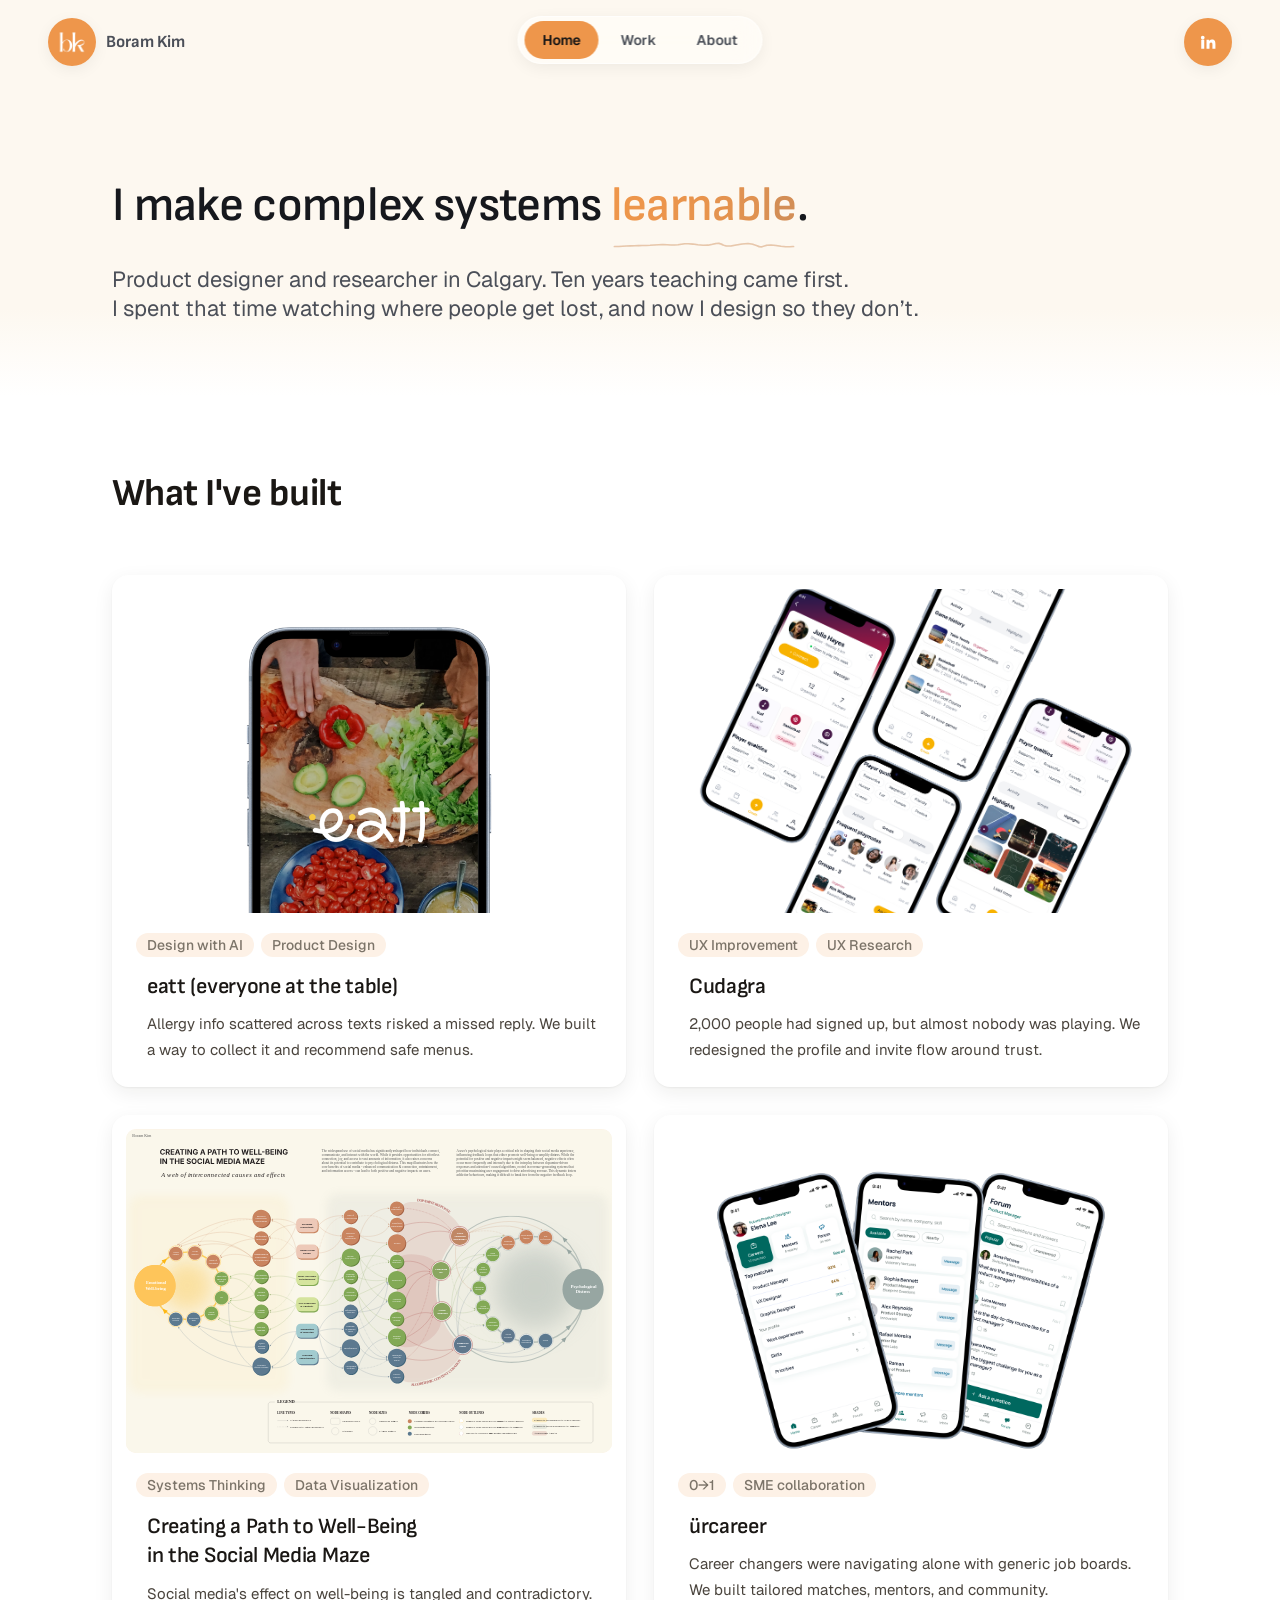
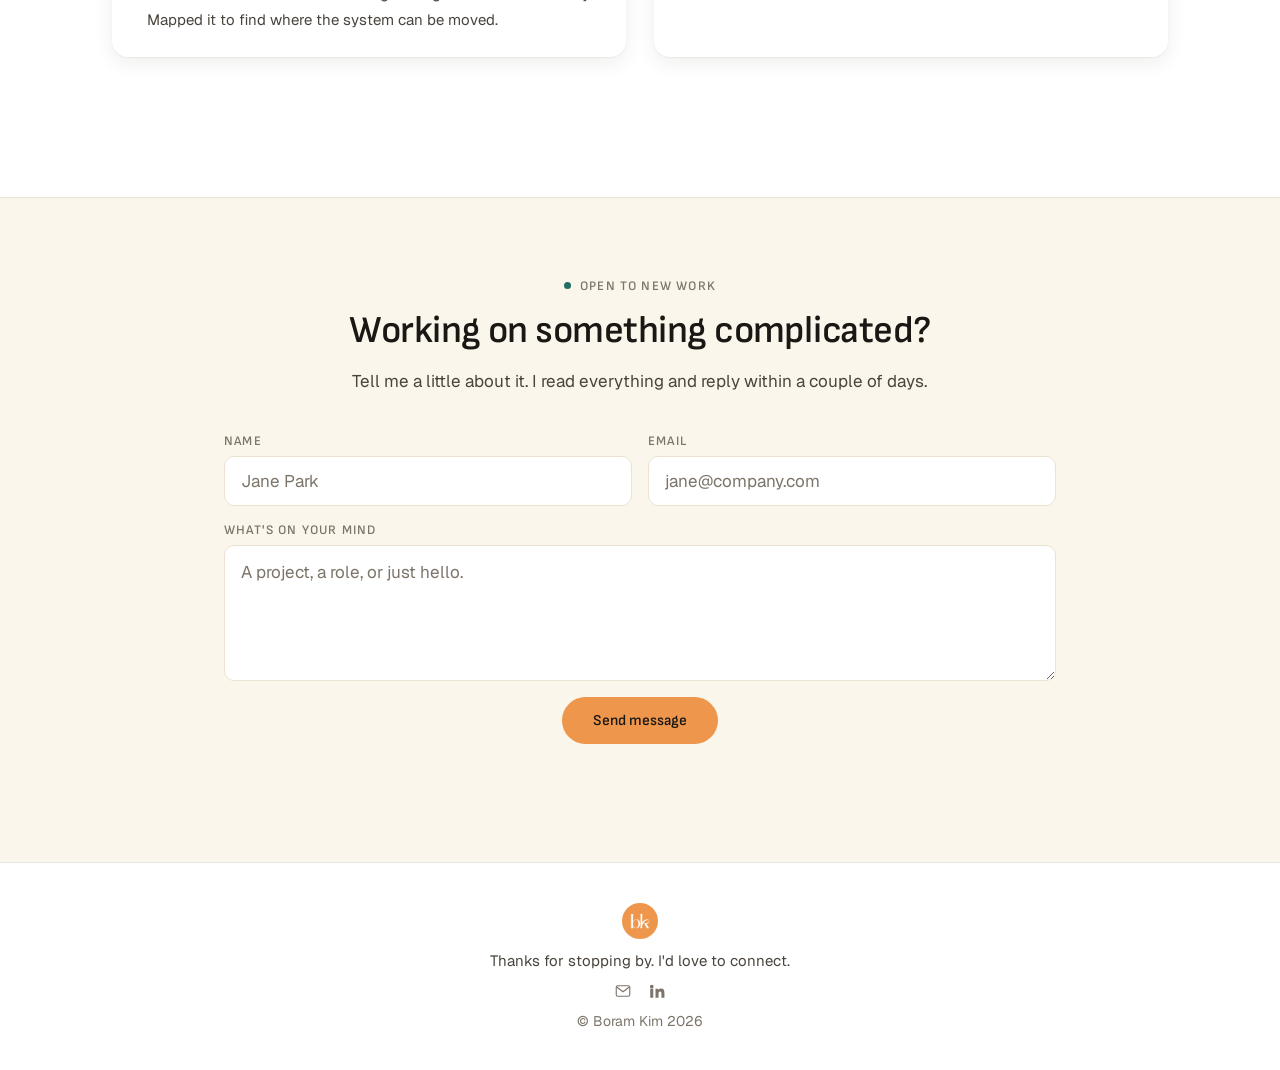
==== commit 56ec6717: "Add eatt case study and link it in from Work and other case studies Publishes the eatt case study pa" ====
--- a/index.html
+++ b/index.html
@@ -79,14 +79,36 @@
       </div>
 
       <div class="grid measure-wide">
+        <a class="case" href="eatt.html">
+          <div class="thumb is-contain" aria-hidden="true">
+            <img src="images/eatt-hero.png" alt="">
+          </div>
+          <div class="case-body">
+            <div class="tags"><span class="tag">Design with AI</span><span class="tag">Product Design</span></div>
+            <h3>eatt (everyone at the table)</h3>
+            <p>Allergy info scattered across texts risked a missed reply. We built a way to collect it and recommend safe menus.</p>
+          </div>
+        </a>
+
         <a class="case" href="cudagra.html">
           <div class="thumb is-contain" style="--thumb-zoom:1.1" aria-hidden="true">
             <img src="images/cudagra-hero.png" alt="">
           </div>
           <div class="case-body">
-            <div class="tags"><span class="tag">UX Improvement</span><span class="tag">UX Research</span><span class="tag">Sports Community</span></div>
+            <div class="tags"><span class="tag">UX Improvement</span><span class="tag">UX Research</span></div>
             <h3>Cudagra</h3>
-            <p>2,000 people had signed up, but almost nobody was playing. Redesigned the profile and invite flow around trust between strangers, turning sign-ups into a weekly habit.</p>
+            <p>2,000 people had signed up, but almost nobody was playing. We redesigned the profile and invite flow around trust.</p>
+          </div>
+        </a>
+
+        <a class="case" href="system-mapping.html">
+          <div class="thumb" aria-hidden="true">
+            <img src="images/map-causal.svg" alt="">
+          </div>
+          <div class="case-body">
+            <div class="tags"><span class="tag">Systems Thinking</span><span class="tag">Data Visualization</span></div>
+            <h3>Creating a Path to Well-Being<br>in the Social Media Maze</h3>
+            <p>Social media's effect on well-being is tangled and contradictory. Mapped it to find where the system can be moved.</p>
           </div>
         </a>
 
@@ -95,34 +117,11 @@
             <img src="images/urcareer-hero.png" alt="">
           </div>
           <div class="case-body">
-            <div class="tags"><span class="tag">0→1</span><span class="tag">UX Research</span><span class="tag">SME collaboration</span></div>
+            <div class="tags"><span class="tag">0→1</span><span class="tag">SME collaboration</span></div>
             <h3>ürcareer</h3>
-            <p>Career changers were navigating alone with generic job boards. Built a mobile platform with tailored matches, mentor access, and a peer community.</p>
+            <p>Career changers were navigating alone with generic job boards. We built tailored matches, mentors, and community.</p>
           </div>
         </a>
-
-        <a class="case" href="system-mapping.html">
-          <div class="thumb" aria-hidden="true">
-            <img src="images/map-causal.svg" alt="">
-          </div>
-          <div class="case-body">
-            <div class="tags"><span class="tag">Systems thinking</span><span class="tag">Research</span><span class="tag">Data visualization</span></div>
-            <h3>Creating a Path to Well-Being<br>in the Social Media Maze</h3>
-            <p>Social media's effect on well-being is tangled and contradictory. Mapped it as causal and actor system maps to find where the system can actually be moved.</p>
-          </div>
-        </a>
-
-        <div class="case is-soon">
-          <div class="thumb is-contain" aria-hidden="true">
-            <img src="images/eatt-hero.png" alt="">
-            <span class="thumb-badge">Coming soon</span>
-          </div>
-          <div class="case-body">
-            <div class="tags"><span class="tag">Product Design</span><span class="tag">UX Research</span><span class="tag">Social Dining</span></div>
-            <h3>eatt (everyone at the table)</h3>
-            <p>Hosts planning group meals were chasing allergy info through scattered texts, and one missed reply could put someone at real risk. Built a way to collect detailed allergy info from every participant and recommend menus that work for the whole group.</p>
-          </div>
-        </div>
       </div>
     </div>
 
--- a/styles.css
+++ b/styles.css
@@ -16,6 +16,10 @@
 
   --text-display: clamp(2.75rem, 1.5rem + 5.2vw, 5rem);
   --text-h1: clamp(2.25rem, 1.5rem + 3.0vw, 3.5rem);
+  /* eatt's hero title only — same slope as --text-h1, ceiling nudged down
+     just enough (56px to 52px) to keep "Setting a table everyone can
+     join" on one line at wide viewports; other case studies keep --text-h1. */
+  --text-h1-eatt: clamp(2.25rem, 1.5rem + 3.0vw, 3.25rem);
   --text-h2: clamp(1.75rem, 1.35rem + 1.7vw, 2.375rem);
   --text-h3: clamp(1.375rem, 1.18rem + 0.8vw, 1.6875rem);
   --text-h4: 1.0625rem;
@@ -331,15 +335,13 @@
   overflow: hidden;
   color: var(--landing-ink);
 
-  /* Cream holds almost the full height now, turning white only in the last
-     sliver right at the hero's own bottom edge — the opposite of fading
-     early, which left a long, contentless white stretch between the
-     subtitle and the work section that read as a gap rather than a
-     transition. */
+  /* Cream holds through most of the content, then fades out over a wider
+     band than before — a gradual wash into the work section below,
+     rather than a hard edge right at the hero's boundary. */
   background: linear-gradient(
     to bottom,
     var(--landing-bg) 0%,
-    var(--landing-bg) 90%,
+    var(--landing-bg) 78%,
     var(--color-paper) 100%
   );
 }
@@ -357,7 +359,7 @@
   width: 100%;
   max-width: var(--measure-wide);
   margin-inline: auto;
-  margin-top: 20px;
+  margin-top: 56px;
   padding-inline: var(--page-gutter);
   text-align: left;
 }
@@ -1141,6 +1143,7 @@
   letter-spacing: var(--tracking-tight);
   color: var(--color-ink);
 }
+.cs-hero-title.is-eatt { font-size: var(--text-h1-eatt); }
 
 .cs-lead {
   margin-top: 1.5rem;
@@ -1258,6 +1261,182 @@
   .cs-sketchgrid { grid-template-columns: 1fr; }
 }
 
+/* Generic click-to-enlarge trigger: wrap any <img> in a <button
+   class="cs-zoomable"> to open it in the shared full-image overlay
+   (.cs-lightbox, see script.js). Used for the wireframes gallery
+   (urcareer.html) and the What-shipped screenshots (cudagra.html) — plain
+   click-to-enlarge rather than the .cs-viewer pan/zoom component, since
+   these are flat images that just need a bigger look, not panning around a
+   tall one. */
+.cs-zoomable {
+  display: block;
+  padding: 0;
+  border: 0;
+  background: none;
+  cursor: zoom-in;
+}
+
+/* -webkit-user-drag: none stops a real mouse click (which always carries a
+   pixel or two of movement) from being interpreted as a native image-drag
+   gesture — that swallows the click event before it reaches the button, so
+   the enlarge action silently does nothing despite the zoom-in cursor. */
+.cs-zoomable img {
+  display: block;
+  -webkit-user-drag: none;
+  user-select: none;
+  transition: opacity 0.2s ease;
+}
+
+.cs-zoomable:hover img,
+.cs-zoomable:focus-visible img {
+  opacity: 0.82;
+}
+
+/* Wireframes gallery (urcareer.html): three sketches side by side. */
+.cs-wireframe-grid {
+  margin-top: 2.5rem;
+  margin-bottom: 2.5rem;
+  display: grid;
+  grid-template-columns: repeat(3, 1fr);
+  align-items: start;
+  gap: 1rem;
+}
+
+.cs-wireframe-grid img { width: 100%; height: auto; }
+
+@media (max-width: 46rem) {
+  .cs-wireframe-grid { grid-template-columns: 1fr; }
+}
+
+/* Captioned variant (eatt.html): each sketch carries its own caption
+   instead of one paragraph under the whole grid. Every sketch sits in an
+   equal fixed-ratio frame (object-fit: contain) so the row reads at one
+   consistent size regardless of how tall or wide the source sketch is —
+   the four source wireframes range from 0.42 to 0.73 in aspect ratio, and
+   without this they rendered at wildly different heights. */
+.cs-wireframe-refined { margin-top: 2.5rem; }
+.cs-wireframe-refined .cs-wireframe-grid.is-trio { margin-top: 0.75rem; margin-bottom: 0; }
+
+.cs-wireframe-grid.is-trio { grid-template-columns: repeat(3, minmax(0, 1fr)); gap: 1.5rem; }
+
+/* <figure> carries a UA-default margin of 1em 40px (same gotcha as
+   .cs-ca-card) — unreset, it shrank every grid item and shifted the whole
+   row 40px right of the section's left edge. */
+.cs-wireframe-item { margin: 0; display: flex; flex-direction: column; width: 100%; min-width: 0; }
+
+.cs-wireframe-grid.is-trio .cs-zoomable {
+  aspect-ratio: 4 / 7;
+  background: var(--color-paper-sunken);
+  border: 1px solid var(--color-line);
+  border-radius: 0.875rem;
+  display: flex;
+  align-items: center;
+  justify-content: center;
+  padding: 1rem;
+  overflow: hidden;
+}
+.cs-wireframe-grid.is-trio img {
+  width: auto;
+  height: auto;
+  max-width: 100%;
+  max-height: 100%;
+}
+
+/* Early sketches (eatt.html): two photographed paper sketches at very
+   different aspect ratios (0.72 and 1.51) — a plain 2-col grid put them at
+   mismatched heights, and forcing both into one fixed frame (like .is-trio)
+   would crop a photo with content close to its edges. Instead this is a
+   "justified row": each button's flex-grow is set to its own image's
+   aspect ratio (via --grow, inline per button) with flex-basis: 0, which is
+   the standard trick for a flex row where every item lands at the exact
+   same height with zero cropping — the math: at width w_i = grow_i and
+   height h (common to both, since basis is 0), w_i/h must equal grow_i for
+   every item, which is only true when h is the same for all of them. */
+.cs-wireframe-early { margin-top: 2.5rem; }
+
+/* One shared card (matching the .is-trio frame look — sunken bg, line
+   border, same radius) rather than two separate frames, since the ask was
+   both photos together in one box. */
+.cs-wireframe-early-box {
+  margin-top: 0.75rem;
+  padding: 1rem;
+  background: var(--color-paper-sunken);
+  border: 1px solid var(--color-line);
+  border-radius: 0.875rem;
+}
+.cs-wireframe-early-box .cs-wireframe-grid.is-duo { margin: 0; }
+
+/* Two classes to outrank .cs-block p's margin:0 reset, which sits later in
+   this file and would otherwise win on source order at equal specificity. */
+.cs-block .cs-wireframe-early p { margin-top: 1rem; }
+
+/* Stays a 2-up row at every width, phones included — each sketch is
+   click-to-enlarge already, so reading small on a narrow screen is fine
+   and not worth breaking the matched-height row for. */
+.cs-wireframe-grid.is-duo { display: flex; align-items: flex-start; gap: 1.5rem; }
+.cs-wireframe-grid.is-duo .cs-zoomable { flex-grow: var(--grow, 1); flex-shrink: 1; flex-basis: 0; min-width: 0; }
+
+.cs-wireframe-item figcaption { margin-top: 0.875rem; padding-inline: 0.375rem; }
+.cs-wireframe-name {
+  display: block;
+  font-family: var(--font-display);
+  font-weight: 600;
+  font-size: var(--text-body-sm);
+  color: var(--color-ink);
+  margin-bottom: 0.25rem;
+}
+.cs-wireframe-item p {
+  margin: 0;
+  font-size: var(--text-caption);
+  line-height: 1.5;
+  color: var(--color-ink-secondary);
+}
+
+@media (max-width: 40rem) {
+  .cs-wireframe-grid.is-trio { grid-template-columns: 1fr; }
+}
+
+/* Lightbox overlay shared by any .cs-zoomable trigger — one instance is
+   created lazily in script.js and reused, rather than one per figure. */
+.cs-lightbox {
+  position: fixed;
+  inset: 0;
+  z-index: 100;
+  display: none;
+  align-items: center;
+  justify-content: center;
+  padding: clamp(1.5rem, 5vw, 4rem);
+  background: rgb(26 23 20 / .82);
+}
+
+.cs-lightbox.is-open { display: flex; }
+
+.cs-lightbox-img {
+  display: block;
+  max-width: 100%;
+  max-height: 100%;
+  border-radius: 0.5rem;
+  box-shadow: var(--shadow-card-hover);
+}
+
+.cs-lightbox-close {
+  position: absolute;
+  top: clamp(1rem, 3vw, 2rem);
+  right: clamp(1rem, 3vw, 2rem);
+  width: 2.5rem;
+  height: 2.5rem;
+  border: none;
+  border-radius: 50%;
+  background: var(--color-paper);
+  color: var(--color-ink);
+  font-size: 1.5rem;
+  line-height: 1;
+  cursor: pointer;
+  display: grid;
+  place-items: center;
+}
+
+body.cs-lightbox-lock { overflow: hidden; }
 
 .cs-frame {
   border: 1px solid var(--color-line);
@@ -1344,7 +1523,8 @@
 .cs-video-pp:hover { background: var(--color-paper); transform: scale(1.06); }
 .cs-video-pp svg { display: block; width: 14px; height: 14px; }
 
-.cs-figure figcaption {
+.cs-figure figcaption,
+.cs-scene figcaption {
   margin-top: 0.75rem;
   font-family: var(--font-accent);
   font-size: var(--text-caption);
@@ -1352,6 +1532,138 @@
   color: var(--color-ink-muted);
 }
 
+/* Two-tone insight card: tinted header carries the theme label, plain
+   body carries the finding. Local to the eatt interview section — not the
+   shared .cs-insightbox (left-border callout) used on other case studies. */
+.cs-insightcard {
+  border: 1px solid var(--color-line);
+  border-radius: 0.875rem;
+  overflow: hidden;
+  background: var(--color-paper);
+}
+
+.cs-insightcard-head {
+  padding: 0.875rem 1.25rem;
+  background: var(--color-brand-soft);
+  border-bottom: 1px solid var(--color-line);
+  font-family: var(--font-accent);
+  font-weight: 700;
+  font-size: var(--text-caption);
+  text-transform: uppercase;
+  letter-spacing: var(--tracking-accent);
+  color: var(--color-brand-ink);
+}
+
+.cs-insightcard-body {
+  padding: 1.25rem;
+  color: var(--color-ink);
+}
+
+.cs-insightcard-body p { margin: 0; }
+
+/* The photo lives inside the card, below the finding text, shrunk down to
+   the card's own content width rather than sitting in its own column. */
+.cs-insightcard-body .cs-scene { margin-top: 1.25rem; }
+
+.cs-scene { margin: 0; }
+
+/* Insight cards, two columns across (wrapping to a 2x2 arrangement for
+   four items). */
+.cs-insightcols {
+  margin-top: clamp(3rem, 6vw, 4.5rem);
+  display: grid;
+  grid-template-columns: repeat(2, 1fr);
+  gap: 1.5rem 1.25rem;
+}
+
+@media (max-width: 640px) { .cs-insightcols { grid-template-columns: 1fr; } }
+
+/* Quiet aside noting which steps used AI — collapsed by default (native
+   <details>/<summary>, no JS) so it doesn't add to the case study's
+   length unless someone actually wants to read it. The summary is a
+   full-width bar (not a small pill) with a chevron on the far end, so it
+   reads as an obviously-pressable control rather than a static label. */
+.cs-aibox { margin-top: clamp(2.5rem, 5vw, 3.5rem); }
+
+.cs-aibox-summary {
+  display: flex;
+  align-items: center;
+  justify-content: space-between;
+  gap: 1rem;
+  padding: 1rem 1.5rem;
+  border: 1px solid var(--color-line);
+  border-radius: 0.875rem;
+  background: var(--color-paper-sunken);
+  cursor: pointer;
+  list-style: none;
+}
+.cs-aibox-summary::-webkit-details-marker { display: none; }
+
+.cs-aibox-label-group {
+  display: flex;
+  align-items: center;
+  gap: 0.5rem;
+  font-size: var(--text-body-sm);
+  color: var(--color-ink-secondary);
+}
+
+.cs-aibox-icon { flex: none; width: 1em; height: 1em; color: var(--color-brand-ink); }
+
+.cs-aibox-label {
+  font-family: var(--font-accent);
+  font-weight: 600;
+  font-size: var(--text-body-sm);
+  color: var(--color-brand-ink);
+}
+
+.cs-aibox-chevron {
+  flex: none;
+  color: var(--color-brand-ink);
+  transition: transform 200ms ease;
+}
+.cs-aibox[open] .cs-aibox-chevron { transform: rotate(180deg); }
+
+/* Bar and panel share a straight edge when open, so they read as one
+   continuous control rather than two separate boxes. */
+.cs-aibox[open] .cs-aibox-summary { border-radius: 0.875rem 0.875rem 0 0; }
+
+.cs-aibox-list {
+  margin: 0;
+  padding: 1.5rem;
+  border: 1px solid var(--color-line);
+  border-top: none;
+  border-radius: 0 0 0.875rem 0.875rem;
+  background: var(--color-paper);
+  display: flex;
+  flex-direction: column;
+  gap: 0.875rem;
+}
+
+.cs-aibox-list > div {
+  display: grid;
+  grid-template-columns: 8rem 1fr;
+  gap: 1rem;
+}
+
+.cs-aibox-list dt {
+  margin: 0;
+  font-family: var(--font-accent);
+  font-weight: 600;
+  font-size: var(--text-body-sm);
+  color: var(--color-ink-secondary);
+}
+
+.cs-aibox-list dd {
+  margin: 0;
+  font-size: var(--text-body-sm);
+  line-height: var(--leading-relaxed);
+  color: var(--color-ink-muted);
+}
+
+@media (max-width: 560px) {
+  .cs-aibox-list > div { grid-template-columns: 1fr; gap: 0.25rem; }
+}
+
 .cs-meta-strip {
   margin: 2.5rem 0 0;
   display: grid;
@@ -1364,6 +1676,10 @@
 
 .cs-meta-strip.is-tri { grid-template-columns: 1.4fr 1.1fr 0.8fr; }
 @media (max-width: 640px) { .cs-meta-strip.is-tri { grid-template-columns: 1fr; } }
+
+/* Label and value share one line instead of stacking. */
+.cs-meta-strip.is-inline > div { display: flex; align-items: baseline; gap: 0.5rem; }
+.cs-meta-strip.is-inline dt { margin-bottom: 0; }
 
 .cs-meta-strip dt {
   margin-bottom: 0.5rem;
@@ -1431,6 +1747,11 @@
 }
 
 .cs-block > p { margin-top: 1.5rem; }
+
+/* Title immediately followed by an image (no intro paragraph between) —
+   same 1.5rem rhythm as .cs-block > p, so the gap above and below the
+   figure matches. */
+h2.cs-sec + .cs-figure { margin-top: 1.5rem; }
 
 .cs-insightbox-standalone { margin-top: 1.5rem; }
 .cs-insightbox-standalone p { font-weight: 600; }
@@ -1582,14 +1903,210 @@
 
 .cs-vrule p + p { margin-top: 1.25rem; }
 
+/* Three interview pull-quotes as a row of square post-it notes: faint sunken
+   tint (barely off-white, keeps the brand-ink quote text at near-white
+   contrast) on top, attribution set below the square rather than inside it,
+   slight per-card rotation (alternating so no two neighbours lean the same
+   way) that straightens on hover/focus to read as a physical note being
+   picked up. Flex-wrap (not a 3-column grid) so each note keeps a fixed
+   size at every viewport — narrowing the row down to 2-up then 1-up, rather
+   than a grid track stretching the note itself larger or smaller. */
+.cs-postit-grid {
+  margin-top: 2.5rem;
+  display: flex;
+  flex-wrap: wrap;
+  justify-content: center;
+  gap: 1.75rem;
+}
+
+.cs-postit-item {
+  flex: 0 0 14rem;
+  width: 14rem;
+}
+
+.cs-postit {
+  /* Blockquote's UA-default margin (1em 40px) shrinks it below the item's
+     fixed width if left in place — zero it so the square fills it exactly. */
+  margin: 0;
+  width: 100%;
+  aspect-ratio: 1 / 1;
+  display: flex;
+  align-items: center;
+  padding: 1.5rem;
+  background: var(--color-paper-sunken);
+  border: 1px solid var(--color-line);
+  border-radius: 0.625rem;
+  box-shadow: var(--shadow-card);
+  transition: transform 180ms cubic-bezier(.22,.61,.36,1),
+              box-shadow 180ms cubic-bezier(.22,.61,.36,1);
+}
+
+.cs-postit-item:nth-child(1) .cs-postit { transform: rotate(-2deg); }
+.cs-postit-item:nth-child(2) .cs-postit { transform: rotate(1.5deg); }
+.cs-postit-item:nth-child(3) .cs-postit { transform: rotate(-1.5deg); }
+
+.cs-postit-item:hover .cs-postit,
+.cs-postit-item:focus-within .cs-postit {
+  transform: rotate(0deg);
+  box-shadow: var(--shadow-card-hover);
+}
+
+.cs-postit p {
+  font-family: var(--font-display);
+  font-size: var(--text-body);
+  line-height: var(--leading-snug);
+  color: var(--color-brand-ink);
+  margin: 0;
+}
+
+/* Hanging indent: the "— " lead-in sits in the text-indent's negative space,
+   so a wrapped second line lines up under the attribution's first word
+   instead of the dash. */
+.cs-postit-cite {
+  display: block;
+  margin-top: 0.75rem;
+  padding-left: 1em;
+  text-indent: -1em;
+  font-style: normal;
+  font-family: var(--font-accent);
+  font-size: var(--text-caption);
+  color: var(--color-ink-muted);
+}
+
+/* Personas (eatt.html) — reuses the .cs-postit rotated sticky-note motif
+   (same tint, radius, shadow, hover un-rotate) so "who we heard from" here
+   reads as a continuation of the interview quotes in Research, not a new
+   card language. */
+.cs-personas {
+  margin-top: 2.5rem;
+  display: grid;
+  grid-template-columns: repeat(2, minmax(0, 1fr));
+  gap: 2.5rem;
+  justify-items: center;
+}
+
+.cs-persona {
+  width: 100%;
+  max-width: 22rem;
+  padding: 2rem;
+  background: var(--color-paper-sunken);
+  border: 1px solid var(--color-line);
+  border-radius: 0.875rem;
+  box-shadow: var(--shadow-card);
+  transition: transform 180ms cubic-bezier(.22,.61,.36,1),
+              box-shadow 180ms cubic-bezier(.22,.61,.36,1);
+}
+.cs-persona:nth-child(1) { transform: rotate(-1.5deg); }
+.cs-persona:nth-child(2) { transform: rotate(1.5deg); }
+.cs-persona:hover,
+.cs-persona:focus-within {
+  transform: rotate(0deg);
+  box-shadow: var(--shadow-card-hover);
+}
+
+.cs-persona-head { display: flex; align-items: center; gap: 0.875rem; }
+.cs-persona-avatar {
+  width: 4rem;
+  height: 4rem;
+  border-radius: 50%;
+  overflow: hidden;
+  flex: 0 0 auto;
+  border: 2px solid var(--color-paper);
+  box-shadow: 0 0 0 1px var(--color-line);
+}
+.cs-persona-avatar img { width: 100%; height: 100%; object-fit: cover; display: block; }
+
+.cs-persona-tag {
+  display: block;
+  font-family: var(--font-display);
+  font-weight: 600;
+  font-size: var(--text-eyebrow);
+  text-transform: uppercase;
+  letter-spacing: var(--tracking-accent);
+  color: var(--color-brand-ink);
+}
+.cs-persona-name {
+  margin-top: 0.1875rem;
+  font-family: var(--font-display);
+  font-weight: 700;
+  font-size: var(--text-h4);
+  color: var(--color-ink);
+}
+
+/* Two classes outrank .cs-block p's margin:0 reset (which otherwise wins
+   on specificity over a single-class selector regardless of source order). */
+.cs-persona .cs-persona-quote {
+  margin: 2.5rem 0 0;
+  font-family: var(--font-display);
+  font-weight: 600;
+  font-size: var(--text-lead);
+  line-height: var(--leading-snug);
+  color: var(--color-brand-ink);
+}
+.cs-persona .cs-persona-desc {
+  margin: 2rem 0 0;
+  font-size: var(--text-body-sm);
+  line-height: var(--leading-body);
+  color: var(--color-ink-secondary);
+}
+
+.cs-persona-goals-lbl {
+  margin-top: 1.375rem;
+  font-family: var(--font-display);
+  font-weight: 600;
+  font-size: var(--text-micro);
+  text-transform: uppercase;
+  letter-spacing: var(--tracking-accent);
+  color: var(--color-ink-muted);
+}
+.cs-persona-goals {
+  margin: 0.625rem 0 0;
+  padding: 0;
+  list-style: none;
+  display: flex;
+  flex-direction: column;
+  gap: 0.5625rem;
+}
+.cs-persona-goals li {
+  display: flex;
+  align-items: flex-start;
+  gap: 0.5rem;
+  font-size: var(--text-body-sm);
+  line-height: var(--leading-snug);
+  color: var(--color-ink-secondary);
+}
+.cs-persona-goals svg {
+  flex: 0 0 auto;
+  margin-top: 0.125rem;
+  width: 1rem;
+  height: 1rem;
+  color: var(--color-brand-ink);
+}
+
+@media (max-width: 43.75rem) {
+  .cs-personas { grid-template-columns: 1fr; }
+}
+
+
 .cs-stats {
   margin-top: 2.5rem;
   display: grid;
-  grid-template-columns: repeat(3, 1fr);
+  /* minmax(0, 1fr), not bare 1fr — bare 1fr carries an implicit auto
+     minimum equal to the column's own content min-content, so columns
+     with longer unbreakable words (or a wider value) claim more track
+     than columns with shorter ones even though all three say "1fr". Only
+     shows up once the row gets narrow enough that content minimums
+     actually bind — i.e. exactly the "looks fine on desktop, uneven on
+     mobile" symptom. */
+  grid-template-columns: repeat(3, minmax(0, 1fr));
   border: 1px solid var(--color-line);
   border-radius: 0.875rem;
   overflow: hidden;
 }
+
+/* Two-stat variant (eatt.html desk research) — two equal columns instead
+   of three. */
+.cs-stats.is-duo { grid-template-columns: repeat(2, minmax(0, 1fr)); }
 
 .cs-stat { padding: 1.5rem; border-right: 1px solid var(--color-line); }
 .cs-stat:last-child { border-right: none; }
@@ -1621,9 +2138,107 @@
 }
 
 .cs-stat-context {
-  font-size: var(--text-caption);
-  line-height: var(--leading-snug);
+  font-size: var(--text-body-sm);
+  line-height: var(--leading-relaxed);
+  color: var(--color-ink-secondary);
+}
+
+/* Competitor analysis table (eatt.html) — product/strength/shortcoming
+   rows. First real <table> in the shared stylesheet (the only other
+   table on the site, urcareer-precedents-matrix.html, is a self-contained
+   standalone page with its own scoped styles) — genuinely tabular,
+   comparable data across a fixed set of columns, unlike the card-based
+   .cs-stats. */
+.cs-catable-wrap {
+  margin-top: 2.5rem;
+  overflow-x: auto;
+  border: 1px solid var(--color-line);
+  border-radius: 0.875rem;
+}
+
+.cs-catable {
+  width: 100%;
+  border-collapse: collapse;
+}
+
+.cs-catable th,
+.cs-catable td {
+  padding: 1rem 1.25rem;
+  text-align: left;
+  vertical-align: top;
+  border-bottom: 1px solid var(--color-line);
+  font-size: var(--text-body-sm);
+  line-height: var(--leading-relaxed);
+}
+
+.cs-catable thead th {
+  background: var(--color-paper-sunken);
+  font-family: var(--font-accent);
+  font-size: var(--text-eyebrow);
+  font-weight: 600;
+  text-transform: uppercase;
+  letter-spacing: var(--tracking-accent);
   color: var(--color-ink-muted);
+  white-space: nowrap;
+}
+
+/* display:flex directly on the <th> used to opt it out of table-cell
+   layout, so its border-bottom no longer lined up with the row's other
+   cells when a Strength/Shortcoming column wrapped to two lines — the
+   divider between rows looked cut off partway across. Keeping the <th>
+   itself a plain table-cell and putting the flex row on an inner span
+   fixes that. */
+.cs-catable tbody th {
+  font-family: var(--font-display);
+  font-weight: 600;
+  color: var(--color-ink);
+  white-space: nowrap;
+}
+
+.cs-catable-name {
+  display: flex;
+  align-items: flex-start;
+  gap: 0.625rem;
+}
+
+.cs-catable-name img {
+  width: 2.25rem;
+  height: 2.25rem;
+  border-radius: 0.5rem;
+  flex: none;
+}
+
+.cs-catable td { color: var(--color-ink-secondary); }
+
+.cs-catable td strong { font-weight: 600; color: var(--color-ink); }
+
+.cs-catable tbody tr:last-child th,
+.cs-catable tbody tr:last-child td { border-bottom: none; }
+
+@media (max-width: 640px) {
+  .cs-catable th, .cs-catable td { padding: 0.75rem; }
+
+  /* table-layout: fixed + explicit widths on the header row (fixed layout
+     sizes every column from the FIRST row, so this is where it has to be
+     set — td widths on the body rows are ignored) is what actually forces
+     deterministic columns instead of auto layout's content-driven sizing,
+     which let the name column's own min-content win extra width and
+     overlap the next column's text. The name column gets a smaller,
+     fixed share since most names are short — Strength and Shortcoming,
+     the columns actually being compared, split the rest evenly. */
+  .cs-catable { table-layout: fixed; }
+  .cs-catable thead th:first-child { width: 31%; }
+  .cs-catable thead th:not(:first-child) { width: 34.5%; }
+  .cs-catable tbody th { white-space: normal; }
+
+  /* Logo stays beside the name (matches desktop) but shrinks a step —
+     freeing that much width is what let the name column narrow at all
+     without "FODMAP" (the single widest word in this data) overflowing
+     its line. min-width: 0 lets the text wrap within its own flex item
+     instead of forcing the row wider than the column — only the longer
+     names ("Find Me Gluten Free", "Monash FODMAP Diet") actually wrap. */
+  .cs-catable-name img { width: 1.375rem; height: 1.375rem; }
+  .cs-catable-name { gap: 0.4rem; min-width: 0; }
 }
 
 .cs-tradeoffs {
@@ -1692,6 +2307,86 @@
   color: var(--color-ink-secondary);
 }
 
+/* Decision cards (eatt.html problem definition) — standalone dropped/kept
+   cards, unlike .cs-tocard/.cs-tocol which pair one dropped + one kept card
+   under a shared description. Here each feature is its own card with its
+   own reasoning, since the dropped/kept counts don't match 1:1. */
+.cs-decisions { margin-top: 2.5rem; }
+
+/* Dropped and kept each get their own row, so counts that don't match
+   (2 dropped vs. 3 kept here) don't interleave across the grid. */
+.cs-decisions-row {
+  display: grid;
+  grid-template-columns: repeat(3, 1fr);
+  gap: 1.25rem;
+}
+.cs-decisions-row + .cs-decisions-row { margin-top: 1.25rem; }
+.cs-decisions-row.is-two-up { grid-template-columns: repeat(2, 1fr); }
+
+.cs-decision {
+  padding: 1.25rem;
+  border: 1px solid var(--color-line);
+  border-radius: 0.875rem;
+}
+
+/* Plain tint, not the left-stripe treatment .cs-insightbox uses right below
+   this — same accent language repeated back to back would blur together. */
+.cs-decision.is-drop { background: var(--color-paper-sunken); }
+.cs-decision.is-keep { background: var(--color-brand-soft); }
+
+/* Kept cards only, mirroring urcareer's #problems card icons at the same
+   size/weight (2.75rem, 1.25px stroke) — dropped cards stay icon-less so the
+   icon reads as "what we kept moving forward with," not decoration. */
+.cs-decision-icon {
+  display: block;
+  margin-bottom: 0.75rem;
+  color: var(--color-brand-ink);
+}
+.cs-decision-icon svg {
+  display: block;
+  width: 2.75rem;
+  height: 2.75rem;
+  stroke-width: 1.25px;
+}
+
+.cs-decision-lbl {
+  display: block;
+  margin-bottom: 0.75rem;
+  font-family: var(--font-accent);
+  font-size: var(--text-eyebrow);
+  font-weight: 600;
+  text-transform: uppercase;
+  letter-spacing: var(--tracking-accent);
+}
+.cs-decision.is-drop .cs-decision-lbl { color: var(--color-ink-muted); }
+.cs-decision.is-keep .cs-decision-lbl { color: var(--color-brand-ink); }
+
+.cs-decision-name {
+  display: block;
+  margin-bottom: 0.75rem;
+  font-family: var(--font-display);
+  font-size: var(--text-h4);
+  line-height: var(--leading-snug);
+  letter-spacing: var(--tracking-tight);
+  color: var(--color-ink);
+  font-weight: 600;
+}
+
+.cs-decision p {
+  margin: 0;
+  font-size: var(--text-body-sm);
+  line-height: var(--leading-body);
+}
+.cs-decision.is-drop p { color: var(--color-ink-muted); }
+.cs-decision.is-keep p { color: var(--color-ink-secondary); }
+
+@media (max-width: 43.75rem) {
+  .cs-decisions-row { grid-template-columns: repeat(2, 1fr); }
+}
+@media (max-width: 30rem) {
+  .cs-decisions-row, .cs-decisions-row.is-two-up { grid-template-columns: 1fr; }
+}
+
 .cs-solrow {
   display: grid;
   grid-template-columns: 17rem 1fr;
@@ -1727,6 +2422,50 @@
    room between eyebrow / heading / body. */
 .cs-solrow .cs-claim { margin-top: 1.25rem; color: var(--color-brand-ink); }
 .cs-solrow p { margin-top: 1.5rem; max-width: 32rem; }
+
+/* ---------- Solution rows (eatt) — four-screen guest-list narrative ----------
+   Reuses .cs-solrow (see cudagra.html: text on the wide left track, screen
+   fixed-width on the right) instead of a card grid — every row is plain
+   text-left/screen-right, always the same side, so there's no zigzag or
+   card-height matching to reason about. The three single-screen steps use
+   .cs-solrow's shared 17rem track. Step 02 (Profile/Dietary) needs both
+   screens at that same 17rem width, but two full-width screens side by
+   side ran too wide — so Dietary (DOM first, left, behind) sits mostly
+   under Profile (DOM last, right, in front — the shorter of the two, and
+   the one the invitation is actually about) with only ~35% of each showing
+   past the other. Each frame is still its own .cs-zoomable button, so
+   clicking either visible part enlarges that screen on its own. Bottom
+   alignment reads as one continuous flow from Liam's profile into the
+   dietary form beneath it. */
+.cs-solrow-duo {
+  display: flex;
+  align-items: flex-end;
+}
+.cs-solrow-duo .cs-frame { flex: none; width: 17rem; }
+.cs-solrow-duo .cs-frame + .cs-frame { margin-left: -11rem; }
+
+/* Profile (last, right) sits in front of Dietary — .cs-frame is already
+   position: relative, so a z-index is enough to make that explicit rather
+   than relying on DOM order alone. */
+.cs-solrow-duo .cs-frame:last-child {
+  z-index: 1;
+  box-shadow: var(--shadow-card-hover);
+}
+
+/* Step 02 only — screen track sized for the overlapped pair (one 17rem
+   frame plus the other's visible, non-overlapped sliver). Text column gets
+   whatever's left of the row (no separate cap) — the overlap already
+   frees up more room here than the single-screen steps get. */
+.cs-solrow.is-duo { grid-template-columns: 1fr 23rem; }
+
+/* eatt only — screen aligns to the heading's top edge rather than the
+   eyebrow above it. .cs-solrow's align-items: start aligns every grid item
+   to the row's own top, which is the eyebrow; this pushes the screen down
+   by the eyebrow's rendered line box plus the heading's own margin-top, so
+   it tracks correctly if either token changes. */
+.cs-solrow.is-heading-align > .cs-figure {
+  margin-top: calc(var(--text-eyebrow) * var(--leading-body) + 1.25rem);
+}
 
 .cs-grid-2 {
   margin-top: 1.25rem;
@@ -1818,6 +2557,17 @@
 #problems .cs-card h4 { font-size: var(--text-lead); color: var(--color-brand-ink); }
 #problems .cs-card-num { color: var(--color-ink-muted); }
 
+/* Problems section: card numbering swapped for an icon per card (still
+   .cs-card-num, so it inherits the same color/spacing as the numeral
+   version elsewhere) — the icon draws in currentColor so it just picks up
+   the color rule above. */
+#problems .cs-card-num svg {
+  display: block;
+  width: 2.75rem;
+  height: 2.75rem;
+  stroke-width: 1.25px;
+}
+
 .cs-card-thumb {
   display: block;
   width: 100%;
@@ -1829,6 +2579,20 @@
 }
 
 .cs-card p { font-size: var(--text-body-sm); line-height: var(--leading-snug); }
+
+/* What's next section only — the card IS the content (no separate title),
+   so the number steps back to a plain small label and the sentence itself
+   carries the weight, reversing the usual accented-number/muted-body split. */
+#whats-next .cs-card-num {
+  font-size: var(--text-eyebrow);
+  margin-bottom: 0.75rem;
+  color: var(--color-ink-muted);
+}
+#whats-next .cs-card p {
+  font-size: var(--text-body);
+  line-height: var(--leading-snug);
+  color: var(--color-ink);
+}
 
 .cs-more-grid {
   margin-top: 2rem;
@@ -2496,6 +3260,17 @@
     order: 1;
   }
 
+  /* Solution rows (eatt) — .cs-solrow's own mobile rules above already
+     stack these. The duo pair's frames shrink to fit a phone screen (the
+     desktop 17rem each would overflow), and the figure's max-width is set
+     to match their overlapped total exactly, so the inherited
+     margin-inline: auto (.cs-solrow .cs-figure, general rule above) has
+     no slack to center against and no overflow to clip. */
+  .cs-solrow.is-duo { grid-template-columns: 1fr; }
+  .cs-solrow-duo .cs-frame { width: 11rem; }
+  .cs-solrow-duo .cs-frame + .cs-frame { margin-left: -7rem; }
+  .cs-solrow.is-duo .cs-figure { max-width: 15rem; }
+
   /* Education cards stay 3-across through tablet widths (stacking them
      there just leaves each short card floating in a lot of empty space) —
      only stack once truly cramped. */
@@ -2515,22 +3290,19 @@
   .cs-tradeoffs { grid-template-columns: 1fr; }
 }
 
-/* cs-stats' three EQUAL columns hold up until "11-19%" (the widest value) no
-   longer fits without wrapping or spilling past the card's rounded corner —
-   measured to happen right around 500px. Below that, give column 3 a bigger
-   share (label/context text in columns 1-2 have their own unbreakable-word
-   floor, so the ratio can't be pushed indefinitely) plus tighter padding —
-   measured to hold three-up down to ~400px before the same overflow returns. */
-@media (max-width: 32.5rem) {
-  .cs-stats { grid-template-columns: 0.75fr 0.75fr 1.5fr; }
-  .cs-stat { padding: 0.75rem 0.5rem; }
-}
-
-/* Below the narrowed-ratio floor above, stack for good. Measured floor for
-   the ratio above was ~400px; a 10px margin is kept here for scrollbar-width
-   and font-rendering variance across browsers/platforms. */
+/* Equal columns actually hold fine with the current stat copy all the way
+   down to the stack breakpoint below (checked at 419-500px) — a skewed
+   ratio used to live here for an earlier, longer set of values, but it
+   widened column 3 (the shortest content) at column 1's expense, leaving
+   column 1's longer context text wrapping tall and columns visibly
+   mismatched in height. Equal columns keep all three reading the same
+   height instead. */
+
+/* Stack for good below this. Equal three-up held down to ~410px in
+   testing; a small margin is kept here for scrollbar-width and
+   font-rendering variance across browsers/platforms. */
 @media (max-width: 410px) {
-  .cs-stats { grid-template-columns: 1fr; }
+  .cs-stats, .cs-stats.is-duo { grid-template-columns: 1fr; }
   .cs-stat { padding: 1.5rem; border-right: none; border-bottom: 1px solid var(--color-line); }
   .cs-stat:last-child { border-bottom: none; }
 }
